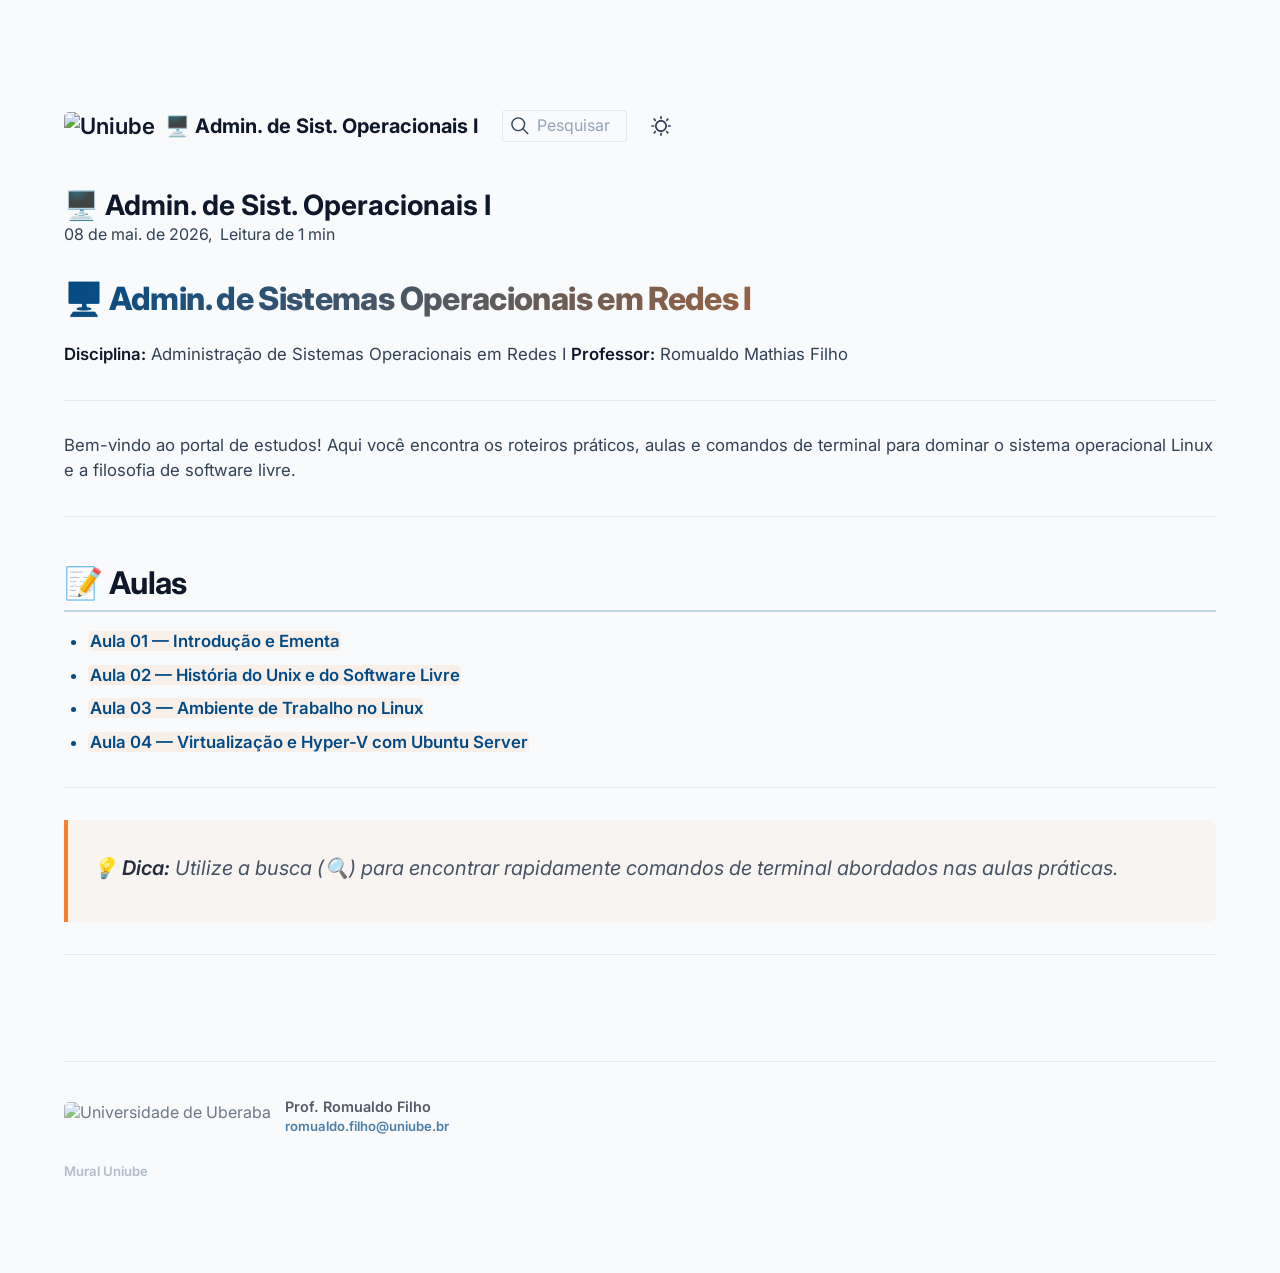
==== public/index.html @ d92a49e5 "feat(design): apply unified Uniube design system, components and standard frontmatter" ====
<!DOCTYPE html>
<html lang="pt" dir="ltr"><head><title>🖥️ Admin. de Sist. Operacionais I | Prof. Romualdo</title><meta charset="utf-8"/><link rel="preconnect" href="https://fonts.googleapis.com"/><link rel="preconnect" href="https://fonts.gstatic.com"/><link rel="stylesheet" href="https://fonts.googleapis.com/css2?family=Inter:wght@400;700&amp;family=Inter:ital,wght@0,400;0,600;1,400;1,600&amp;family=JetBrains Mono:wght@400;600&amp;display=swap"/><link rel="preconnect" href="https://cdnjs.cloudflare.com" crossorigin="anonymous"/><meta name="viewport" content="width=device-width, initial-scale=1.0"/><meta name="og:site_name" content="🖥️ Admin. de Sist. Operacionais I"/><meta property="og:title" content="🖥️ Admin. de Sist. Operacionais I | Prof. Romualdo"/><meta property="og:type" content="website"/><meta name="twitter:card" content="summary_large_image"/><meta name="twitter:title" content="🖥️ Admin. de Sist. Operacionais I | Prof. Romualdo"/><meta name="twitter:description" content="🖥️ Admin."/><meta property="og:description" content="🖥️ Admin."/><meta property="og:image:alt" content="🖥️ Admin."/><meta property="twitter:domain" content="rofilho.github.io/admin-so1"/><meta property="og:url" content="https://rofilho.github.io/admin-so1/index"/><meta property="twitter:url" content="https://rofilho.github.io/admin-so1/index"/><link rel="icon" href="./static/icon.png"/><meta name="description" content="🖥️ Admin."/><meta name="generator" content="Quartz"/><link href="./index.css" rel="stylesheet" type="text/css" data-persist="true"/><style>.expand-button {
  position: absolute;
  display: flex;
  float: right;
  padding: 0.4rem;
  margin: 0.3rem;
  right: 0;
  color: var(--gray);
  border-color: var(--dark);
  background-color: var(--light);
  border: 1px solid;
  border-radius: 5px;
  opacity: 0;
  transition: 0.2s;
}
.expand-button > svg {
  fill: var(--light);
  filter: contrast(0.3);
}
.expand-button:hover {
  cursor: pointer;
  border-color: var(--secondary);
}
.expand-button:focus {
  outline: 0;
}

pre:hover > .expand-button {
  opacity: 1;
  transition: 0.2s;
}

#mermaid-container {
  position: fixed;
  contain: layout;
  z-index: 999;
  left: 0;
  top: 0;
  width: 100vw;
  height: 100vh;
  overflow: hidden;
  display: none;
  backdrop-filter: blur(4px);
  background: rgba(0, 0, 0, 0.5);
}
#mermaid-container.active {
  display: inline-block;
}
#mermaid-container > #mermaid-space {
  border: 1px solid var(--lightgray);
  background-color: var(--light);
  border-radius: 5px;
  position: fixed;
  top: 50%;
  left: 50%;
  transform: translate(-50%, -50%);
  height: 80vh;
  width: 80vw;
  overflow: hidden;
}
#mermaid-container > #mermaid-space > .mermaid-content {
  position: relative;
  transform-origin: 0 0;
  transition: transform 0.1s ease;
  overflow: visible;
  min-height: 200px;
  min-width: 200px;
}
#mermaid-container > #mermaid-space > .mermaid-content pre {
  margin: 0;
  border: none;
}
#mermaid-container > #mermaid-space > .mermaid-content svg {
  max-width: none;
  height: auto;
}
#mermaid-container > #mermaid-space > .mermaid-controls {
  position: absolute;
  bottom: 20px;
  right: 20px;
  display: flex;
  gap: 8px;
  padding: 8px;
  background: var(--light);
  border: 1px solid var(--lightgray);
  border-radius: 6px;
  box-shadow: 0 2px 4px rgba(0, 0, 0, 0.1);
  z-index: 2;
}
#mermaid-container > #mermaid-space > .mermaid-controls .mermaid-control-button {
  display: flex;
  align-items: center;
  justify-content: center;
  width: 32px;
  height: 32px;
  padding: 0;
  border: 1px solid var(--lightgray);
  background: var(--light);
  color: var(--dark);
  border-radius: 4px;
  cursor: pointer;
  font-size: 16px;
  font-family: var(--bodyFont);
  transition: all 0.2s ease;
}
#mermaid-container > #mermaid-space > .mermaid-controls .mermaid-control-button:hover {
  background: var(--lightgray);
}
#mermaid-container > #mermaid-space > .mermaid-controls .mermaid-control-button:active {
  transform: translateY(1px);
}
#mermaid-container > #mermaid-space > .mermaid-controls .mermaid-control-button:nth-child(2) {
  width: auto;
  padding: 0 12px;
  font-size: 14px;
}
/*# sourceMappingURL=[data-uri] */</style><link href="https://cdn.jsdelivr.net/npm/katex@0.16.11/dist/katex.min.css" rel="stylesheet" type="text/css" data-persist="true"/><script src="./prescript.js" type="application/javascript" data-persist="true"></script><script type="application/javascript" data-persist="true">const fetchData = fetch("./static/contentIndex.json").then(data => data.json())</script><link rel="alternate" type="application/rss+xml" title="RSS Feed" href="https://rofilho.github.io/admin-so1/index.xml"/><meta property="og:image:width" content="1200"/><meta property="og:image:height" content="630"/><meta property="og:image" content="https://rofilho.github.io/admin-so1/index-og-image.webp"/><meta property="og:image:url" content="https://rofilho.github.io/admin-so1/index-og-image.webp"/><meta name="twitter:image" content="https://rofilho.github.io/admin-so1/index-og-image.webp"/><meta property="og:image:type" content="image/.webp"/></head><body data-slug="index"><div id="quartz-root" class="page"><div id="quartz-body"><div class="left sidebar"></div><div class="center"><div class="page-header"><header><h2 class="page-title"><a href="." class="page-title__link"><img src="https://uniube.br/img/landing/logo_azul.svg" alt="Uniube" class="page-title__logo page-title__logo--light"/><img src="https://uniube.br/img/landing/logo_branca.svg" alt="Uniube" class="page-title__logo page-title__logo--dark"/><span class="page-title__text">🖥️ Admin. de Sist. Operacionais I</span></a></h2><div class="search"><button class="search-button"><svg role="img" xmlns="http://www.w3.org/2000/svg" viewBox="0 0 19.9 19.7"><title>Search</title><g class="search-path" fill="none"><path stroke-linecap="square" d="M18.5 18.3l-5.4-5.4"></path><circle cx="8" cy="8" r="7"></circle></g></svg><p>Pesquisar</p></button><div class="search-container"><div class="search-space"><input autocomplete="off" class="search-bar" name="search" type="text" aria-label="Pesquisar por algo" placeholder="Pesquisar por algo"/><div class="search-layout" data-preview="true"></div></div></div></div><button class="darkmode"><svg xmlns="http://www.w3.org/2000/svg" xmlns:xlink="http://www.w3.org/1999/xlink" version="1.1" class="dayIcon" x="0px" y="0px" viewBox="0 0 35 35" style="enable-background:new 0 0 35 35" xml:space="preserve" aria-label="Tema escuro"><title>Tema escuro</title><path d="M6,17.5C6,16.672,5.328,16,4.5,16h-3C0.672,16,0,16.672,0,17.5    S0.672,19,1.5,19h3C5.328,19,6,18.328,6,17.5z M7.5,26c-0.414,0-0.789,0.168-1.061,0.439l-2,2C4.168,28.711,4,29.086,4,29.5    C4,30.328,4.671,31,5.5,31c0.414,0,0.789-0.168,1.06-0.44l2-2C8.832,28.289,9,27.914,9,27.5C9,26.672,8.329,26,7.5,26z M17.5,6    C18.329,6,19,5.328,19,4.5v-3C19,0.672,18.329,0,17.5,0S16,0.672,16,1.5v3C16,5.328,16.671,6,17.5,6z M27.5,9    c0.414,0,0.789-0.168,1.06-0.439l2-2C30.832,6.289,31,5.914,31,5.5C31,4.672,30.329,4,29.5,4c-0.414,0-0.789,0.168-1.061,0.44    l-2,2C26.168,6.711,26,7.086,26,7.5C26,8.328,26.671,9,27.5,9z M6.439,8.561C6.711,8.832,7.086,9,7.5,9C8.328,9,9,8.328,9,7.5    c0-0.414-0.168-0.789-0.439-1.061l-2-2C6.289,4.168,5.914,4,5.5,4C4.672,4,4,4.672,4,5.5c0,0.414,0.168,0.789,0.439,1.06    L6.439,8.561z M33.5,16h-3c-0.828,0-1.5,0.672-1.5,1.5s0.672,1.5,1.5,1.5h3c0.828,0,1.5-0.672,1.5-1.5S34.328,16,33.5,16z     M28.561,26.439C28.289,26.168,27.914,26,27.5,26c-0.828,0-1.5,0.672-1.5,1.5c0,0.414,0.168,0.789,0.439,1.06l2,2    C28.711,30.832,29.086,31,29.5,31c0.828,0,1.5-0.672,1.5-1.5c0-0.414-0.168-0.789-0.439-1.061L28.561,26.439z M17.5,29    c-0.829,0-1.5,0.672-1.5,1.5v3c0,0.828,0.671,1.5,1.5,1.5s1.5-0.672,1.5-1.5v-3C19,29.672,18.329,29,17.5,29z M17.5,7    C11.71,7,7,11.71,7,17.5S11.71,28,17.5,28S28,23.29,28,17.5S23.29,7,17.5,7z M17.5,25c-4.136,0-7.5-3.364-7.5-7.5    c0-4.136,3.364-7.5,7.5-7.5c4.136,0,7.5,3.364,7.5,7.5C25,21.636,21.636,25,17.5,25z"></path></svg><svg xmlns="http://www.w3.org/2000/svg" xmlns:xlink="http://www.w3.org/1999/xlink" version="1.1" class="nightIcon" x="0px" y="0px" viewBox="0 0 100 100" style="enable-background:new 0 0 100 100" xml:space="preserve" aria-label="Tema claro"><title>Tema claro</title><path d="M96.76,66.458c-0.853-0.852-2.15-1.064-3.23-0.534c-6.063,2.991-12.858,4.571-19.655,4.571  C62.022,70.495,50.88,65.88,42.5,57.5C29.043,44.043,25.658,23.536,34.076,6.47c0.532-1.08,0.318-2.379-0.534-3.23  c-0.851-0.852-2.15-1.064-3.23-0.534c-4.918,2.427-9.375,5.619-13.246,9.491c-9.447,9.447-14.65,22.008-14.65,35.369  c0,13.36,5.203,25.921,14.65,35.368s22.008,14.65,35.368,14.65c13.361,0,25.921-5.203,35.369-14.65  c3.872-3.871,7.064-8.328,9.491-13.246C97.826,68.608,97.611,67.309,96.76,66.458z"></path></svg></button></header><div class="popover-hint"><h1 class="article-title">🖥️ Admin. de Sist. Operacionais I</h1><p show-comma="true" class="content-meta"><time datetime="2026-05-08T21:38:44.000Z">08 de mai. de 2026</time><span>Leitura de 1 min</span></p></div></div><article class="popover-hint"><h1 id="️-admin-de-sistemas-operacionais-em-redes-i">🖥️ Admin. de Sistemas Operacionais em Redes I<a role="anchor" aria-hidden="true" tabindex="-1" data-no-popover="true" href="#️-admin-de-sistemas-operacionais-em-redes-i" class="internal"><svg width="18" height="18" viewBox="0 0 24 24" fill="none" stroke="currentColor" stroke-width="2" stroke-linecap="round" stroke-linejoin="round"><path d="M10 13a5 5 0 0 0 7.54.54l3-3a5 5 0 0 0-7.07-7.07l-1.72 1.71"></path><path d="M14 11a5 5 0 0 0-7.54-.54l-3 3a5 5 0 0 0 7.07 7.07l1.71-1.71"></path></svg></a></h1>
<p><strong>Disciplina:</strong> Administração de Sistemas Operacionais em Redes I
<strong>Professor:</strong> Romualdo Mathias Filho</p>
<hr/>
<p>Bem-vindo ao portal de estudos! Aqui você encontra os roteiros práticos, aulas e comandos de terminal para dominar o sistema operacional Linux e a filosofia de software livre.</p>
<hr/>
<h2 id="-aulas">📝 Aulas<a role="anchor" aria-hidden="true" tabindex="-1" data-no-popover="true" href="#-aulas" class="internal"><svg width="18" height="18" viewBox="0 0 24 24" fill="none" stroke="currentColor" stroke-width="2" stroke-linecap="round" stroke-linejoin="round"><path d="M10 13a5 5 0 0 0 7.54.54l3-3a5 5 0 0 0-7.07-7.07l-1.72 1.71"></path><path d="M14 11a5 5 0 0 0-7.54-.54l-3 3a5 5 0 0 0 7.07 7.07l1.71-1.71"></path></svg></a></h2>
<ul>
<li><a href="./Aula-01---Introducao-e-Ementa" class="internal alias" data-slug="Aula-01---Introducao-e-Ementa">Aula 01 — Introdução e Ementa</a></li>
<li><a href="./Aula-02---Historia-do-Unix-e-Software-Livre" class="internal alias" data-slug="Aula-02---Historia-do-Unix-e-Software-Livre">Aula 02 — História do Unix e do Software Livre</a></li>
<li><a href="./Aula-03---Ambiente-de-Trabalho-no-Linux" class="internal alias" data-slug="Aula-03---Ambiente-de-Trabalho-no-Linux">Aula 03 — Ambiente de Trabalho no Linux</a></li>
<li><a href="./Aula-04---Virtualizacao-e-Hyper-V-com-Ubuntu-Server" class="internal alias" data-slug="Aula-04---Virtualizacao-e-Hyper-V-com-Ubuntu-Server">Aula 04 — Virtualização e Hyper-V com Ubuntu Server</a></li>
</ul>
<hr/>
<blockquote>
<p>💡 <strong>Dica:</strong> Utilize a busca (🔍) para encontrar rapidamente comandos de terminal abordados nas aulas práticas.</p>
</blockquote></article><hr/><div class="page-footer"></div></div><div class="right sidebar"></div><footer class="footer "><div class="footer__brand"><img src="https://uniube.br/img/landing/logo_azul.svg" alt="Universidade de Uberaba" class="footer__logo footer__logo--light"/><img src="https://uniube.br/img/landing/logo_branca.svg" alt="Universidade de Uberaba" class="footer__logo footer__logo--dark"/><div class="footer__info"><span class="footer__name">Prof. Romualdo Filho</span><a class="footer__email" href="mailto:romualdo.filho@uniube.br">romualdo.filho@uniube.br</a></div></div><ul class="footer__links"><li><a href="https://uniube.br" target="_blank" rel="noopener noreferrer">Mural Uniube</a></li></ul></footer></div></div></body><script type="application/javascript" data-persist="true">function n(){let t=this.parentElement;t.classList.toggle("is-collapsed");let e=t.getElementsByClassName("callout-content")[0];if(!e)return;let l=t.classList.contains("is-collapsed");e.style.gridTemplateRows=l?"0fr":"1fr"}function c(){let t=document.getElementsByClassName("callout is-collapsible");for(let e of t){let l=e.getElementsByClassName("callout-title")[0],s=e.getElementsByClassName("callout-content")[0];if(!l||!s)continue;l.addEventListener("click",n),window.addCleanup(()=>l.removeEventListener("click",n));let o=e.classList.contains("is-collapsed");s.style.gridTemplateRows=o?"0fr":"1fr"}}document.addEventListener("nav",c);
</script><script type="module" data-persist="true">function E(a,e){if(!a)return;function t(o){o.target===this&&(o.preventDefault(),o.stopPropagation(),e())}function n(o){o.key.startsWith("Esc")&&(o.preventDefault(),e())}a?.addEventListener("click",t),window.addCleanup(()=>a?.removeEventListener("click",t)),document.addEventListener("keydown",n),window.addCleanup(()=>document.removeEventListener("keydown",n))}function f(a){for(;a.firstChild;)a.removeChild(a.firstChild)}var m=class{constructor(e,t){this.container=e;this.content=t;this.setupEventListeners(),this.setupNavigationControls(),this.resetTransform()}isDragging=!1;startPan={x:0,y:0};currentPan={x:0,y:0};scale=1;MIN_SCALE=.5;MAX_SCALE=3;cleanups=[];setupEventListeners(){let e=this.onMouseDown.bind(this),t=this.onMouseMove.bind(this),n=this.onMouseUp.bind(this),o=this.onTouchStart.bind(this),r=this.onTouchMove.bind(this),i=this.onTouchEnd.bind(this),s=this.resetTransform.bind(this);this.container.addEventListener("mousedown",e),document.addEventListener("mousemove",t),document.addEventListener("mouseup",n),this.container.addEventListener("touchstart",o,{passive:!1}),document.addEventListener("touchmove",r,{passive:!1}),document.addEventListener("touchend",i),window.addEventListener("resize",s),this.cleanups.push(()=>this.container.removeEventListener("mousedown",e),()=>document.removeEventListener("mousemove",t),()=>document.removeEventListener("mouseup",n),()=>this.container.removeEventListener("touchstart",o),()=>document.removeEventListener("touchmove",r),()=>document.removeEventListener("touchend",i),()=>window.removeEventListener("resize",s))}cleanup(){for(let e of this.cleanups)e()}setupNavigationControls(){let e=document.createElement("div");e.className="mermaid-controls";let t=this.createButton("+",()=>this.zoom(.1)),n=this.createButton("-",()=>this.zoom(-.1)),o=this.createButton("Reset",()=>this.resetTransform());e.appendChild(n),e.appendChild(o),e.appendChild(t),this.container.appendChild(e)}createButton(e,t){let n=document.createElement("button");return n.textContent=e,n.className="mermaid-control-button",n.addEventListener("click",t),window.addCleanup(()=>n.removeEventListener("click",t)),n}onMouseDown(e){e.button===0&&(this.isDragging=!0,this.startPan={x:e.clientX-this.currentPan.x,y:e.clientY-this.currentPan.y},this.container.style.cursor="grabbing")}onMouseMove(e){this.isDragging&&(e.preventDefault(),this.currentPan={x:e.clientX-this.startPan.x,y:e.clientY-this.startPan.y},this.updateTransform())}onMouseUp(){this.isDragging=!1,this.container.style.cursor="grab"}onTouchStart(e){if(e.touches.length!==1)return;this.isDragging=!0;let t=e.touches[0];this.startPan={x:t.clientX-this.currentPan.x,y:t.clientY-this.currentPan.y}}onTouchMove(e){if(!this.isDragging||e.touches.length!==1)return;e.preventDefault();let t=e.touches[0];this.currentPan={x:t.clientX-this.startPan.x,y:t.clientY-this.startPan.y},this.updateTransform()}onTouchEnd(){this.isDragging=!1}zoom(e){let t=Math.min(Math.max(this.scale+e,this.MIN_SCALE),this.MAX_SCALE),n=this.content.getBoundingClientRect(),o=n.width/2,r=n.height/2,i=t-this.scale;this.currentPan.x-=o*i,this.currentPan.y-=r*i,this.scale=t,this.updateTransform()}updateTransform(){this.content.style.transform=`translate(${this.currentPan.x}px, ${this.currentPan.y}px) scale(${this.scale})`}resetTransform(){let t=this.content.querySelector("svg").getBoundingClientRect(),n=t.width/this.scale,o=t.height/this.scale;this.scale=1,this.currentPan={x:(this.container.clientWidth-n)/2,y:(this.container.clientHeight-o)/2},this.updateTransform()}},T=["--secondary","--tertiary","--gray","--light","--lightgray","--highlight","--dark","--darkgray","--codeFont"],y;document.addEventListener("nav",async()=>{let e=document.querySelector(".center").querySelectorAll("code.mermaid");if(e.length===0)return;y||=await import("https://cdnjs.cloudflare.com/ajax/libs/mermaid/11.4.0/mermaid.esm.min.mjs");let t=y.default,n=new WeakMap;for(let r of e)n.set(r,r.innerText);async function o(){for(let s of e){s.removeAttribute("data-processed");let c=n.get(s);c&&(s.innerHTML=c)}let r=T.reduce((s,c)=>(s[c]=window.getComputedStyle(document.documentElement).getPropertyValue(c),s),{}),i=document.documentElement.getAttribute("saved-theme")==="dark";t.initialize({startOnLoad:!1,securityLevel:"loose",theme:i?"dark":"base",themeVariables:{fontFamily:r["--codeFont"],primaryColor:r["--light"],primaryTextColor:r["--darkgray"],primaryBorderColor:r["--tertiary"],lineColor:r["--darkgray"],secondaryColor:r["--secondary"],tertiaryColor:r["--tertiary"],clusterBkg:r["--light"],edgeLabelBackground:r["--highlight"]}}),await t.run({nodes:e})}await o(),document.addEventListener("themechange",o),window.addCleanup(()=>document.removeEventListener("themechange",o));for(let r=0;r<e.length;r++){let v=function(){let g=l.querySelector("#mermaid-space"),h=l.querySelector(".mermaid-content");if(!h)return;f(h);let w=i.querySelector("svg").cloneNode(!0);h.appendChild(w),l.classList.add("active"),g.style.cursor="grab",u=new m(g,h)},M=function(){l.classList.remove("active"),u?.cleanup(),u=null},i=e[r],s=i.parentElement,c=s.querySelector(".clipboard-button"),d=s.querySelector(".expand-button"),p=window.getComputedStyle(c),L=c.offsetWidth+parseFloat(p.marginLeft||"0")+parseFloat(p.marginRight||"0");d.style.right=`calc(${L}px + 0.3rem)`,s.prepend(d);let l=s.querySelector("#mermaid-container");if(!l)return;let u=null;d.addEventListener("click",v),E(l,M),window.addCleanup(()=>{u?.cleanup(),d.removeEventListener("click",v)})}});
</script><script src="https://cdn.jsdelivr.net/npm/katex@0.16.11/dist/contrib/copy-tex.min.js" type="application/javascript" data-persist="true"></script><script src="./postscript.js" type="module" data-persist="true"></script></html>
---- public/index.css ----
header{flex-direction:row;align-items:center;gap:1.5rem;margin:2rem 0;display:flex}header h1{flex:auto;margin:0}.clipboard-button{float:right;color:var(--gray);border-color:var(--dark);background-color:var(--light);opacity:0;border:1px solid;border-radius:5px;margin:.3rem;padding:.4rem;transition:all .2s;display:flex;position:absolute;right:0}.clipboard-button>svg{fill:var(--light);filter:contrast(.3)}.clipboard-button:hover{cursor:pointer;border-color:var(--secondary)}.clipboard-button:focus{outline:0}pre:hover>.clipboard-button{opacity:1;transition:all .2s}.page-title{font-family:var(--titleFont);margin:0}.page-title__link{color:inherit;align-items:center;gap:10px;display:flex;text-decoration:none!important}.page-title__logo{flex-shrink:0;width:auto;height:28px;display:none}:root:not([saved-theme=dark]) .page-title__logo--light,:root[saved-theme=dark] .page-title__logo--dark{display:block}.page-title__text{font-size:1.25rem;font-weight:700;line-height:1}.search{min-width:fit-content;max-width:14rem}@media (max-width:800px){.search{flex-grow:.3}}.search>.search-button{border:1px var(--lightgray) solid;font-family:inherit;font-size:inherit;height:2rem;text-align:inherit;cursor:pointer;white-space:nowrap;background-color:#0000;border-radius:4px;align-items:center;width:100%;padding:0 1rem 0 0;display:flex}.search>.search-button>p{color:var(--gray);text-wrap:unset;display:inline}.search>.search-button svg{cursor:pointer;width:18px;min-width:18px;margin:0 .5rem}.search>.search-button svg .search-path{stroke:var(--darkgray);stroke-width:1.5px;transition:stroke .5s}.search>.search-container{contain:layout;z-index:999;-webkit-backdrop-filter:blur(4px);backdrop-filter:blur(4px);width:100vw;height:100vh;display:none;position:fixed;top:0;left:0;overflow-y:auto}.search>.search-container.active{display:inline-block}.search>.search-container>.search-space{width:65%;margin-top:12vh;margin-left:auto;margin-right:auto}@media not (min-width:1200px){.search>.search-container>.search-space{width:90%}}.search>.search-container>.search-space>*{background:var(--light);border-radius:7px;width:100%;margin-bottom:2em;box-shadow:0 14px 50px #1b21301f,0 10px 30px #1b213029}.search>.search-container>.search-space>input{box-sizing:border-box;font-family:var(--bodyFont);color:var(--dark);border:1px solid var(--lightgray);padding:.5em 1em;font-size:1.1em}.search>.search-container>.search-space>input:focus{outline:none}.search>.search-container>.search-space>.search-layout{border:1px solid var(--lightgray);box-sizing:border-box;flex-direction:row;flex:0 0 100%;display:none}.search>.search-container>.search-space>.search-layout.display-results{display:flex}.search>.search-container>.search-space>.search-layout[data-preview]>.results-container{flex:0 0 min(30%,450px)}@media not (max-width:800px){.search>.search-container>.search-space>.search-layout[data-preview] .result-card>p.preview{display:none}.search>.search-container>.search-space>.search-layout[data-preview]>div:first-child{border-right:1px solid var(--lightgray);border-top-right-radius:unset;border-bottom-right-radius:unset}.search>.search-container>.search-space>.search-layout[data-preview]>div:last-child{border-top-left-radius:unset;border-bottom-left-radius:unset}}.search>.search-container>.search-space>.search-layout>div{border-radius:5px;height:63vh}@media (max-width:800px){.search>.search-container>.search-space>.search-layout{flex-direction:column}.search>.search-container>.search-space>.search-layout>.preview-container{display:none!important}.search>.search-container>.search-space>.search-layout[data-preview]>.results-container{flex:0 0 100%;width:100%;height:auto}}.search>.search-container>.search-space>.search-layout .highlight{background:color-mix(in srgb, var(--tertiary) 60%, #fff0);border-radius:5px;scroll-margin-top:2rem}.search>.search-container>.search-space>.search-layout>.preview-container{color:var(--dark);flex-grow:1;padding:0 2rem;font-family:inherit;font-weight:400;line-height:1.5em;display:block;overflow:hidden auto}.search>.search-container>.search-space>.search-layout>.preview-container .preview-inner{width:min(800px,100%);margin:0 auto}.search>.search-container>.search-space>.search-layout>.preview-container a[role=anchor]{background-color:#0000}.search>.search-container>.search-space>.search-layout>.results-container{overflow-y:auto}.search>.search-container>.search-space>.search-layout>.results-container .result-card{cursor:pointer;border-bottom:1px solid var(--lightgray);box-sizing:border-box;text-transform:none;text-align:left;width:100%;font-family:inherit;font-size:100%;line-height:1.15;font-weight:inherit;outline:none;margin:0;padding:1em;transition:background .2s;display:block;overflow:hidden}.search>.search-container>.search-space>.search-layout>.results-container .result-card:hover,.search>.search-container>.search-space>.search-layout>.results-container .result-card:focus,.search>.search-container>.search-space>.search-layout>.results-container .result-card.focus{background:var(--lightgray)}.search>.search-container>.search-space>.search-layout>.results-container .result-card>h3{margin:0}@media not (max-width:800px){.search>.search-container>.search-space>.search-layout>.results-container .result-card>p.card-description{display:none}}.search>.search-container>.search-space>.search-layout>.results-container .result-card>ul.tags{margin-top:.45rem;margin-bottom:0}.search>.search-container>.search-space>.search-layout>.results-container .result-card>ul>li>p{background-color:var(--highlight);color:var(--secondary);border-radius:8px;margin:0 .1rem;padding:.2rem .4rem;font-weight:700;line-height:1.4rem}.search>.search-container>.search-space>.search-layout>.results-container .result-card>ul>li>p.match-tag{color:var(--tertiary)}.search>.search-container>.search-space>.search-layout>.results-container .result-card>p{margin-bottom:0}.darkmode{cursor:pointer;width:20px;height:32px;text-align:inherit;background:0 0;border:none;flex-shrink:0;margin:0;padding:0;position:relative}.darkmode svg{width:20px;height:20px;fill:var(--darkgray);transition:opacity .1s;position:absolute;top:calc(50% - 10px)}:root[saved-theme=dark]{--lightningcss-light: ;--lightningcss-dark:initial;color-scheme:dark}:root[saved-theme=light]{--lightningcss-light:initial;--lightningcss-dark: ;color-scheme:light}:root[saved-theme=dark] .darkmode>.dayIcon{display:none}:root[saved-theme=dark] .darkmode>.nightIcon,:root .darkmode>.dayIcon{display:inline}:root .darkmode>.nightIcon{display:none}.breadcrumb-container{flex-flow:wrap;gap:.5rem;margin:.75rem 0 0;padding:0;display:flex}.breadcrumb-element p{margin:0 0 0 .5rem;padding:0;line-height:normal}.breadcrumb-element{flex-direction:row;justify-content:center;align-items:center;display:flex}.lesson-nav{gap:1rem;width:100%;margin:0 0 2.5rem;display:flex}.lesson-nav__slot{flex:1;display:flex}.lesson-nav__slot--right{justify-content:flex-end}.nav-pill{border:1px solid color-mix(in srgb, var(--gray) 35%, transparent);background:color-mix(in srgb, var(--lightgray) 50%, transparent);width:100%;max-width:380px;color:inherit;border-radius:12px;align-items:center;gap:0;transition:transform .2s,box-shadow .2s,border-color .2s;display:flex;overflow:hidden;text-decoration:none!important}.nav-pill:hover{border-color:var(--secondary);transform:translateY(-3px);box-shadow:0 8px 24px #0000001a;text-decoration:none!important}.nav-pill--next{flex-direction:row-reverse}.nav-pill__icon{background:linear-gradient(135deg,#1e3a5f 0%,#0f2744 100%);flex-shrink:0;justify-content:center;align-items:center;width:60px;min-height:68px;font-size:22px;display:flex;position:relative}.nav-pill__icon:after{content:"";background:linear-gradient(135deg,#3b82f640 0%,#0000 100%);position:absolute;inset:0}.nav-pill__body{flex-direction:column;flex:1;justify-content:center;min-width:0;padding:10px 14px;display:flex}.nav-pill--next .nav-pill__body{text-align:right}.nav-pill__label{text-transform:uppercase;letter-spacing:.06em;color:var(--tertiary);white-space:nowrap;margin-bottom:3px;font-size:.68rem;font-weight:700;display:block}.nav-pill__num{color:var(--gray);margin-bottom:2px;font-size:.7rem;display:block}.nav-pill__title{color:var(--dark);-webkit-line-clamp:2;-webkit-box-orient:vertical;font-size:.88rem;font-weight:600;line-height:1.3;display:-webkit-box;overflow:hidden}:root[saved-theme=dark] .nav-pill{background:color-mix(in srgb, var(--darkgray) 60%, transparent);border-color:#ffffff14}:root[saved-theme=dark] .nav-pill:hover{background:var(--darkgray)}:root[saved-theme=dark] .nav-pill__title{color:var(--light)}@media (max-width:640px){.lesson-nav{flex-direction:column;gap:.6rem}.lesson-nav__slot,.lesson-nav__slot--right{justify-content:stretch}.nav-pill,.nav-pill--next{text-align:left;flex-direction:row;max-width:100%}.nav-pill--next .nav-pill__body{text-align:left}}.article-title{margin:2rem 0 0}.content-meta{color:var(--darkgray);margin-top:0}.content-meta[show-comma=true]>:not(:last-child){margin-right:8px}.content-meta[show-comma=true]>:not(:last-child):after{content:","}.tags{flex-wrap:wrap;gap:.4rem;margin:1rem 0;padding-left:0;list-style:none;display:flex}.section-li>.section>.tags{justify-content:flex-end}.tags>li{white-space:nowrap;overflow-wrap:normal;margin:0;display:inline-block}a.internal.tag-link{background-color:var(--highlight);border-radius:8px;margin:0 .1rem;padding:.2rem .4rem}footer{text-align:left;opacity:.7;margin-bottom:4rem}footer ul{flex-direction:row;gap:1rem;margin:-1rem 0 0;padding:0;list-style:none;display:flex}.footer__logo--light,.footer__logo--dark{flex-shrink:0;width:auto;height:28px;display:none}:root:not([saved-theme=dark]) .footer__logo--light,:root[saved-theme=dark] .footer__logo--dark{display:block}.footer{border-top:1px solid color-mix(in srgb, var(--gray) 25%, transparent);margin-top:4rem;padding:1.5rem 0}.footer__brand{align-items:center;gap:14px;margin-bottom:.75rem;display:flex}.footer__info{flex-direction:column;line-height:1.4;display:flex}.footer__name{color:var(--dark);font-size:.9rem;font-weight:600}:root[saved-theme=dark] .footer__name{color:var(--light)}.footer__email{color:var(--secondary);font-size:.82rem;text-decoration:none}.footer__email:hover{text-decoration:underline}.footer__links{gap:1.25rem;margin:0;padding:0;list-style:none;display:flex}.footer__links a{color:var(--gray);font-size:.82rem;text-decoration:none;transition:color .2s}.footer__links a:hover{color:var(--secondary)}ul.section-ul{margin-top:2em;padding-left:0;list-style:none}li.section-li{margin-bottom:1em}li.section-li>.section{grid-template-columns:fit-content(8em) 3fr 1fr;display:grid}@media (max-width:800px){li.section-li>.section>.tags{display:none}}li.section-li>.section>.desc>h3>a{background-color:#0000}li.section-li>.section .meta{opacity:.6;margin:0 1em 0 0}.popover .section{grid-template-columns:fit-content(8em) 1fr!important}.popover .section>.tags{display:none}.section h3,.section>.tags{margin:0}@keyframes dropin{0%{opacity:0;visibility:hidden}1%{opacity:0}to{opacity:1;visibility:visible}}.popover{z-index:999;will-change:transform;padding:1rem;position:fixed;top:0;left:0;overflow:visible}.popover>.popover-inner{width:30rem;max-height:20rem;font-weight:initial;font-style:initial;line-height:normal;font-size:initial;font-family:var(--bodyFont);border:1px solid var(--lightgray);background-color:var(--light);overscroll-behavior:contain;white-space:normal;-webkit-user-select:none;user-select:none;cursor:default;border-radius:5px;padding:0 1rem 1rem;position:relative;overflow:auto;box-shadow:6px 6px 36px #00000040}.popover>.popover-inner[data-content-type][data-content-type*=pdf],.popover>.popover-inner[data-content-type][data-content-type*=image]{max-height:100%;padding:0}.popover>.popover-inner[data-content-type][data-content-type*=image] img{border-radius:0;margin:0;display:block}.popover>.popover-inner[data-content-type][data-content-type*=pdf] iframe{width:100%}.popover h1{font-size:1.5rem}.popover{visibility:hidden;opacity:0;transition:opacity .3s,visibility .3s}@media (max-width:800px){.popover{display:none!important}}.active-popover,.popover:hover{animation:.3s .2s forwards dropin}code[data-theme*=\ ]{color:var(--shiki-light);background-color:var(--shiki-light-bg)}code[data-theme*=\ ] span{color:var(--shiki-light)}[saved-theme=dark] code[data-theme*=\ ]{color:var(--shiki-dark);background-color:var(--shiki-dark-bg)}[saved-theme=dark] code[data-theme*=\ ] span{color:var(--shiki-dark)}.callout{border:1px solid var(--border);background-color:var(--bg);box-sizing:border-box;border-radius:5px;padding:0 1rem;overflow-y:hidden}.callout>.callout-content{transition:grid-template-rows .1s cubic-bezier(.02,.01,.47,1);display:grid;overflow:hidden}.callout>.callout-content>:first-child{margin-top:0}.callout{--callout-icon-note:url("data:image/svg+xml; utf8, <svg xmlns=\"http://www.w3.org/2000/svg\" width=\"100%\" height=\"100%\" viewBox=\"0 0 24 24\" fill=\"none\" stroke=\"currentColor\" stroke-width=\"2\" stroke-linecap=\"round\" stroke-linejoin=\"round\"><line x1=\"18\" y1=\"2\" x2=\"22\" y2=\"6\"></line><path d=\"M7.5 20.5 19 9l-4-4L3.5 16.5 2 22z\"></path></svg>");--callout-icon-abstract:url("data:image/svg+xml; utf8, <svg xmlns=\"http://www.w3.org/2000/svg\" width=\"100%\" height=\"100%\" viewBox=\"0 0 24 24\" fill=\"none\" stroke=\"currentColor\" stroke-width=\"2\" stroke-linecap=\"round\" stroke-linejoin=\"round\"><rect x=\"8\" y=\"2\" width=\"8\" height=\"4\" rx=\"1\" ry=\"1\"></rect><path d=\"M16 4h2a2 2 0 0 1 2 2v14a2 2 0 0 1-2 2H6a2 2 0 0 1-2-2V6a2 2 0 0 1 2-2h2\"></path><path d=\"M12 11h4\"></path><path d=\"M12 16h4\"></path><path d=\"M8 11h.01\"></path><path d=\"M8 16h.01\"></path></svg>");--callout-icon-info:url("data:image/svg+xml; utf8, <svg xmlns=\"http://www.w3.org/2000/svg\" width=\"100%\" height=\"100%\" viewBox=\"0 0 24 24\" fill=\"none\" stroke=\"currentColor\" stroke-width=\"2\" stroke-linecap=\"round\" stroke-linejoin=\"round\"><circle cx=\"12\" cy=\"12\" r=\"10\"></circle><line x1=\"12\" y1=\"16\" x2=\"12\" y2=\"12\"></line><line x1=\"12\" y1=\"8\" x2=\"12.01\" y2=\"8\"></line></svg>");--callout-icon-todo:url("data:image/svg+xml; utf8, <svg xmlns=\"http://www.w3.org/2000/svg\" width=\"100%\" height=\"100%\" viewBox=\"0 0 24 24\" fill=\"none\" stroke=\"currentColor\" stroke-width=\"2\" stroke-linecap=\"round\" stroke-linejoin=\"round\"><path d=\"M12 22c5.523 0 10-4.477 10-10S17.523 2 12 2 2 6.477 2 12s4.477 10 10 10z\"></path><path d=\"m9 12 2 2 4-4\"></path></svg>");--callout-icon-tip:url("data:image/svg+xml; utf8,<svg xmlns=\"http://www.w3.org/2000/svg\" width=\"100%\" height=\"100%\" viewBox=\"0 0 24 24\" fill=\"none\" stroke=\"currentColor\" stroke-width=\"2\" stroke-linecap=\"round\" stroke-linejoin=\"round\"><path d=\"M8.5 14.5A2.5 2.5 0 0 0 11 12c0-1.38-.5-2-1-3-1.072-2.143-.224-4.054 2-6 .5 2.5 2 4.9 4 6.5 2 1.6 3 3.5 3 5.5a7 7 0 1 1-14 0c0-1.153.433-2.294 1-3a2.5 2.5 0 0 0 2.5 2.5z\"></path></svg> ");--callout-icon-success:url("data:image/svg+xml; utf8,<svg xmlns=\"http://www.w3.org/2000/svg\" width=\"100%\" height=\"100%\" viewBox=\"0 0 24 24\" fill=\"none\" stroke=\"currentColor\" stroke-width=\"2\" stroke-linecap=\"round\" stroke-linejoin=\"round\"><polyline points=\"20 6 9 17 4 12\"></polyline></svg> ");--callout-icon-question:url("data:image/svg+xml; utf8,<svg xmlns=\"http://www.w3.org/2000/svg\" width=\"100%\" height=\"100%\" viewBox=\"0 0 24 24\" fill=\"none\" stroke=\"currentColor\" stroke-width=\"2\" stroke-linecap=\"round\" stroke-linejoin=\"round\"><circle cx=\"12\" cy=\"12\" r=\"10\"></circle><path d=\"M9.09 9a3 3 0 0 1 5.83 1c0 2-3 3-3 3\"></path><line x1=\"12\" y1=\"17\" x2=\"12.01\" y2=\"17\"></line></svg> ");--callout-icon-warning:url("data:image/svg+xml; utf8, <svg xmlns=\"http://www.w3.org/2000/svg\" width=\"100%\" height=\"100%\" viewBox=\"0 0 24 24\" fill=\"none\" stroke=\"currentColor\" stroke-width=\"2\" stroke-linecap=\"round\" stroke-linejoin=\"round\"><path d=\"m21.73 18-8-14a2 2 0 0 0-3.48 0l-8 14A2 2 0 0 0 4 21h16a2 2 0 0 0 1.73-3Z\"></path><line x1=\"12\" y1=\"9\" x2=\"12\" y2=\"13\"></line><line x1=\"12\" y1=\"17\" x2=\"12.01\" y2=\"17\"></line></svg>");--callout-icon-failure:url("data:image/svg+xml; utf8,<svg xmlns=\"http://www.w3.org/2000/svg\" width=\"100%\" height=\"100%\" viewBox=\"0 0 24 24\" fill=\"none\" stroke=\"currentColor\" stroke-width=\"2\" stroke-linecap=\"round\" stroke-linejoin=\"round\"><line x1=\"18\" y1=\"6\" x2=\"6\" y2=\"18\"></line><line x1=\"6\" y1=\"6\" x2=\"18\" y2=\"18\"></line></svg> ");--callout-icon-danger:url("data:image/svg+xml; utf8,<svg xmlns=\"http://www.w3.org/2000/svg\" width=\"100%\" height=\"100%\" viewBox=\"0 0 24 24\" fill=\"none\" stroke=\"currentColor\" stroke-width=\"2\" stroke-linecap=\"round\" stroke-linejoin=\"round\"><polygon points=\"13 2 3 14 12 14 11 22 21 10 12 10 13 2\"></polygon></svg> ");--callout-icon-bug:url("data:image/svg+xml; utf8, <svg xmlns=\"http://www.w3.org/2000/svg\" width=\"100%\" height=\"100%\" viewBox=\"0 0 24 24\" fill=\"none\" stroke=\"currentColor\" stroke-width=\"2\" stroke-linecap=\"round\" stroke-linejoin=\"round\"><rect width=\"8\" height=\"14\" x=\"8\" y=\"6\" rx=\"4\"></rect><path d=\"m19 7-3 2\"></path><path d=\"m5 7 3 2\"></path><path d=\"m19 19-3-2\"></path><path d=\"m5 19 3-2\"></path><path d=\"M20 13h-4\"></path><path d=\"M4 13h4\"></path><path d=\"m10 4 1 2\"></path><path d=\"m14 4-1 2\"></path></svg>");--callout-icon-example:url("data:image/svg+xml; utf8,<svg xmlns=\"http://www.w3.org/2000/svg\" width=\"100%\" height=\"100%\" viewBox=\"0 0 24 24\" fill=\"none\" stroke=\"currentColor\" stroke-width=\"2\" stroke-linecap=\"round\" stroke-linejoin=\"round\"><line x1=\"8\" y1=\"6\" x2=\"21\" y2=\"6\"></line><line x1=\"8\" y1=\"12\" x2=\"21\" y2=\"12\"></line><line x1=\"8\" y1=\"18\" x2=\"21\" y2=\"18\"></line><line x1=\"3\" y1=\"6\" x2=\"3.01\" y2=\"6\"></line><line x1=\"3\" y1=\"12\" x2=\"3.01\" y2=\"12\"></line><line x1=\"3\" y1=\"18\" x2=\"3.01\" y2=\"18\"></line></svg> ");--callout-icon-quote:url("data:image/svg+xml; utf8, <svg xmlns=\"http://www.w3.org/2000/svg\" width=\"100%\" height=\"100%\" viewBox=\"0 0 24 24\" fill=\"none\" stroke=\"currentColor\" stroke-width=\"2\" stroke-linecap=\"round\" stroke-linejoin=\"round\"><path d=\"M3 21c3 0 7-1 7-8V5c0-1.25-.756-2.017-2-2H4c-1.25 0-2 .75-2 1.972V11c0 1.25.75 2 2 2 1 0 1 0 1 1v1c0 1-1 2-2 2s-1 .008-1 1.031V20c0 1 0 1 1 1z\"></path><path d=\"M15 21c3 0 7-1 7-8V5c0-1.25-.757-2.017-2-2h-4c-1.25 0-2 .75-2 1.972V11c0 1.25.75 2 2 2h.75c0 2.25.25 4-2.75 4v3c0 1 0 1 1 1z\"></path></svg>");--callout-icon-fold:url("data:image/svg+xml,%3Csvg xmlns=\"http://www.w3.org/2000/svg\" width=\"24\" height=\"24\" viewBox=\"0 0 24 24\" fill=\"none\" stroke=\"currentColor\" stroke-width=\"2\" stroke-linecap=\"round\" stroke-linejoin=\"round\"%3E%3Cpolyline points=\"6 9 12 15 18 9\"%3E%3C/polyline%3E%3C/svg%3E")}.callout[data-callout]{--color:#448aff;--border:#448aff44;--bg:#448aff10;--callout-icon:var(--callout-icon-note)}.callout[data-callout=abstract]{--color:#00b0ff;--border:#00b0ff44;--bg:#00b0ff10;--callout-icon:var(--callout-icon-abstract)}.callout[data-callout=info],.callout[data-callout=todo]{--color:#00b8d4;--border:#00b8d444;--bg:#00b8d410;--callout-icon:var(--callout-icon-info)}.callout[data-callout=todo]{--callout-icon:var(--callout-icon-todo)}.callout[data-callout=tip]{--color:#00bfa5;--border:#00bfa544;--bg:#00bfa510;--callout-icon:var(--callout-icon-tip)}.callout[data-callout=success]{--color:#09ad7a;--border:#09ad7144;--bg:#09ad7110;--callout-icon:var(--callout-icon-success)}.callout[data-callout=question]{--color:#dba642;--border:#dba64244;--bg:#dba64210;--callout-icon:var(--callout-icon-question)}.callout[data-callout=warning]{--color:#db8942;--border:#db894244;--bg:#db894210;--callout-icon:var(--callout-icon-warning)}.callout[data-callout=failure],.callout[data-callout=danger],.callout[data-callout=bug]{--color:#db4242;--border:#db424244;--bg:#db424210;--callout-icon:var(--callout-icon-failure)}.callout[data-callout=bug]{--callout-icon:var(--callout-icon-bug)}.callout[data-callout=danger]{--callout-icon:var(--callout-icon-danger)}.callout[data-callout=example]{--color:#7a43b5;--border:#7a43b544;--bg:#7a43b510;--callout-icon:var(--callout-icon-example)}.callout[data-callout=quote]{--color:var(--secondary);--border:var(--lightgray);--callout-icon:var(--callout-icon-quote)}.callout.is-collapsed>.callout-title>.fold-callout-icon{transform:rotate(-90deg)}.callout.is-collapsed .callout-content>*{height:0;margin-top:0;margin-bottom:0;padding-top:0;padding-bottom:0;transition:height .1s cubic-bezier(.02,.01,.47,1),margin .1s cubic-bezier(.02,.01,.47,1),padding .1s cubic-bezier(.02,.01,.47,1);overflow-y:clip}.callout.is-collapsed .callout-content>:first-child{margin-top:-1rem}.callout-title{color:var(--color);--icon-size:18px;align-items:flex-start;gap:5px;padding:1rem 0;display:flex}.callout-title .fold-callout-icon{opacity:.8;cursor:pointer;--callout-icon:var(--callout-icon-fold);transition:transform .15s}.callout-title>.callout-title-inner>p{color:var(--color);margin:0}.callout-title .callout-icon,.callout-title .fold-callout-icon{width:var(--icon-size);height:var(--icon-size);flex:0 0 var(--icon-size);background-size:var(--icon-size) var(--icon-size);background-position:50%;background-color:var(--color);-webkit-mask-image:var(--callout-icon);mask-image:var(--callout-icon);-webkit-mask-size:var(--icon-size) var(--icon-size);mask-size:var(--icon-size) var(--icon-size);padding:.2rem 0;-webkit-mask-position:50%;mask-position:50%;-webkit-mask-repeat:no-repeat;mask-repeat:no-repeat}.callout-title .callout-title-inner{font-weight:600}html{scroll-behavior:smooth;-webkit-text-size-adjust:none;-moz-text-size-adjust:none;text-size-adjust:none;width:100vw;overflow-x:hidden}@media (max-width:800px){html{scroll-padding-top:4rem}}body{box-sizing:border-box;background-color:var(--light);font-family:var(--bodyFont);color:var(--darkgray);margin:0}.text-highlight{background-color:var(--textHighlight);border-radius:5px;padding:0 .1rem}::selection{background:color-mix(in srgb, var(--tertiary) 60%, #fff0);color:var(--darkgray)}p,ul,text,a,tr,td,li,ol,ul,.katex,.math,.typst-doc,g[class~=typst-text]{color:var(--darkgray);fill:var(--darkgray);overflow-wrap:break-word;text-wrap:pretty}path[class~=typst-shape]{stroke:var(--darkgray)}.math.math-display{text-align:center}article>mjx-container.MathJax,article blockquote>div>mjx-container.MathJax{display:flex}article>mjx-container.MathJax>svg,article blockquote>div>mjx-container.MathJax>svg{margin-left:auto;margin-right:auto}article blockquote>div>mjx-container.MathJax>svg{margin-top:1rem;margin-bottom:1rem}strong{font-weight:600}a{color:var(--secondary);font-weight:600;text-decoration:none;transition:color .2s}a:hover{color:var(--tertiary)}a.internal{background-color:var(--highlight);border-radius:5px;padding:0 .1rem;line-height:1.4rem;text-decoration:none}a.internal.broken{color:var(--secondary);opacity:.5;transition:opacity .2s}a.internal.broken:hover{opacity:.8}a.internal:has(>img){background-color:#0000;border-radius:0;padding:0}a.internal.tag-link:before{content:"#"}a.external .external-icon{height:1ex;margin:0 .15em}a.external .external-icon>path{fill:var(--dark)}.flex-component{display:flex}.desktop-only{display:initial}.desktop-only.flex-component{display:flex}@media (max-width:800px){.desktop-only.flex-component,.desktop-only{display:none}}.mobile-only,.mobile-only.flex-component{display:none}@media (max-width:800px){.mobile-only.flex-component{display:flex}.mobile-only{display:initial}}.page{max-width:1500px;margin:0 auto}.page article>h1{font-size:2rem}.page article li:has(>input[type=checkbox]){padding-left:0;list-style-type:none}.page article li:has(>input[type=checkbox]:checked){text-decoration:line-through;-webkit-text-decoration-color:var(--gray);text-decoration-color:var(--gray);color:var(--gray)}.page article li>*{margin-top:0;margin-bottom:0}.page article p>strong{color:var(--dark)}.page>#quartz-body{grid-template:"grid-sidebar-left grid-header grid-sidebar-right""grid-sidebar-left grid-center grid-sidebar-right""grid-sidebar-left grid-footer grid-sidebar-right"/320px auto 320px;gap:5px;display:grid}@media (min-width:800px) and (max-width:1200px){.page>#quartz-body{grid-template:"grid-sidebar-left grid-header""grid-sidebar-left grid-center""grid-sidebar-left grid-sidebar-right""grid-sidebar-left grid-footer"/320px auto;gap:5px}}@media (max-width:800px){.page>#quartz-body{grid-template:"grid-sidebar-left""grid-header""grid-center""grid-sidebar-right""grid-footer"/auto;gap:5px}}@media not (min-width:1200px){.page>#quartz-body{padding:0 1rem}}@media (max-width:800px){.page>#quartz-body{margin:0 auto}}.page>#quartz-body .sidebar{box-sizing:border-box;gap:1.2rem;height:100vh;padding:6rem 2rem 2rem;display:flex;position:sticky;top:0}.page>#quartz-body .sidebar.left{z-index:1;flex-direction:column;grid-area:grid-sidebar-left}@media (max-width:800px){.page>#quartz-body .sidebar.left{position:initial;height:unset;flex-direction:row;align-items:center;gap:0;padding:2rem 0 0;display:flex}}.page>#quartz-body .sidebar.right{flex-direction:column;grid-area:grid-sidebar-right;margin-right:0}@media (max-width:800px){.page>#quartz-body .sidebar.right{margin-left:inherit;margin-right:inherit}}@media not (min-width:1200px){.page>#quartz-body .sidebar.right{position:initial;height:unset;flex-direction:row;width:100%;padding:0}.page>#quartz-body .sidebar.right>*{flex:1;max-height:24rem}.page>#quartz-body .sidebar.right>.toc{display:none}}.page>#quartz-body .page-header,.page>#quartz-body .page-footer{margin-top:1rem}.page>#quartz-body .page-header{grid-area:grid-header;margin:6rem 0 0}@media (max-width:800px){.page>#quartz-body .page-header{margin-top:0;padding:0}}.page>#quartz-body .center>article{grid-area:grid-center}.page>#quartz-body footer{grid-area:grid-footer}.page>#quartz-body .center,.page>#quartz-body footer{min-width:100%;max-width:100%;margin-left:auto;margin-right:auto}@media (min-width:800px) and (max-width:1200px){.page>#quartz-body .center,.page>#quartz-body footer{margin-right:0}}@media (max-width:800px){.page>#quartz-body .center,.page>#quartz-body footer{margin-left:0;margin-right:0}}.page>#quartz-body footer{margin-left:0}.footnotes{border-top:1px solid var(--lightgray);margin-top:2rem}input[type=checkbox]{color:var(--secondary);border:1px solid var(--lightgray);background-color:var(--light);appearance:none;border-radius:3px;width:16px;height:16px;margin-inline:-1.4rem .2rem;position:relative;transform:translateY(2px)}input[type=checkbox]:checked{border-color:var(--secondary);background-color:var(--secondary)}input[type=checkbox]:checked:after{content:"";border:solid var(--light);border-width:0 2px 2px 0;width:4px;height:8px;display:block;position:absolute;top:1px;left:4px;transform:rotate(45deg)}blockquote{border-left:3px solid var(--secondary);margin:1rem 0;padding-left:1rem;transition:border-color .2s}h1,h2,h3,h4,h5,h6,thead{font-family:var(--headerFont);color:var(--dark);font-weight:revert;margin-bottom:0}article>h1>a[role=anchor],article>h2>a[role=anchor],article>h3>a[role=anchor],article>h4>a[role=anchor],article>h5>a[role=anchor],article>h6>a[role=anchor],article>thead>a[role=anchor]{color:var(--dark);background-color:#0000}h1[id]>a[href^=\#],h2[id]>a[href^=\#],h3[id]>a[href^=\#],h4[id]>a[href^=\#],h5[id]>a[href^=\#],h6[id]>a[href^=\#]{opacity:0;font-family:var(--codeFont);-webkit-user-select:none;user-select:none;margin:0 .5rem;transition:opacity .2s;transform:translateY(-.1rem)}h1[id]:hover>a,h2[id]:hover>a,h3[id]:hover>a,h4[id]:hover>a,h5[id]:hover>a,h6[id]:hover>a{opacity:1}h1:not([id])>a[role=anchor],h2:not([id])>a[role=anchor],h3:not([id])>a[role=anchor],h4:not([id])>a[role=anchor],h5:not([id])>a[role=anchor],h6:not([id])>a[role=anchor]{display:none}h1{margin-top:2.25rem;margin-bottom:1rem;font-size:1.75rem}h2{margin-top:1.9rem;margin-bottom:1rem;font-size:1.4rem}h3{margin-top:1.62rem;margin-bottom:1rem;font-size:1.12rem}h4,h5,h6{margin-top:1.5rem;margin-bottom:1rem;font-size:1rem}figure[data-rehype-pretty-code-figure]{margin:0;line-height:1.6rem;position:relative}figure[data-rehype-pretty-code-figure]>[data-rehype-pretty-code-title]{font-family:var(--codeFont);border:1px solid var(--lightgray);width:fit-content;color:var(--darkgray);border-radius:5px;margin-bottom:-.5rem;padding:.1rem .5rem;font-size:.9rem}figure[data-rehype-pretty-code-figure]>pre{padding:0}pre{font-family:var(--codeFont);border:1px solid var(--lightgray);border-radius:5px;padding:0 .5rem;position:relative;overflow-x:auto}pre:has(>code.mermaid){border:none}pre>code{counter-reset:line;counter-increment:line 0;background:0 0;padding:.5rem 0;font-size:.85rem;display:grid;overflow-x:auto}pre>code [data-highlighted-chars]{background-color:var(--highlight);border-radius:5px}pre>code>[data-line]{box-sizing:border-box;border-left:3px solid #0000;padding:0 .25rem}pre>code>[data-line][data-highlighted-line]{background-color:var(--highlight);border-left:3px solid var(--secondary)}pre>code>[data-line]:before{content:counter(line);counter-increment:line;text-align:right;color:#738a9499;width:1rem;margin-right:1rem;display:inline-block}pre>code[data-line-numbers-max-digits="2"]>[data-line]:before{width:2rem}pre>code[data-line-numbers-max-digits="3"]>[data-line]:before{width:3rem}code{color:var(--dark);font-size:.9em;font-family:var(--codeFont);background:var(--lightgray);border-radius:5px;padding:.1rem .2rem}tbody,li,p{line-height:1.6rem}.table-container{overflow-x:auto}.table-container>table{border-collapse:collapse;margin:1rem;padding:1.5rem}.table-container>table th,.table-container>table td{min-width:75px}.table-container>table>*{line-height:2rem}th{text-align:left;border-bottom:2px solid var(--gray);padding:.4rem .7rem}td{padding:.2rem .7rem}tr{border-bottom:1px solid var(--lightgray)}tr:last-child{border-bottom:none}img{content-visibility:auto;border-radius:5px;max-width:100%;margin:1rem 0}p>img+em{display:block;transform:translateY(-1rem)}hr{background-color:var(--lightgray);border:none;width:100%;height:1px;margin:2rem auto}audio,video{border-radius:5px;width:100%}.spacer{flex:2 auto}div:has(>.overflow){max-height:100%;overflow-y:hidden}ul.overflow,ol.overflow{content:"";clear:both;width:100%;max-height:100%;margin-bottom:0;overflow-y:auto}ul.overflow>li.overflow-end,ol.overflow>li.overflow-end{height:.5rem;margin:0}ul.overflow.gradient-active,ol.overflow.gradient-active{-webkit-mask-image:linear-gradient(#000 calc(100% - 50px),#0000 100%);mask-image:linear-gradient(#000 calc(100% - 50px),#0000 100%)}.transclude ul{padding-left:1rem}.katex-display{display:initial;overflow:auto hidden}.external-embed.youtube,iframe.pdf{aspect-ratio:16/9;border-radius:5px;width:100%;height:100%}.navigation-progress{background:var(--secondary);z-index:9999;width:0;height:3px;transition:width .2s;position:fixed;top:0;left:0}:root{--uniube-blue-dark:#036;--uniube-blue-core:#004b87;--uniube-blue-light:#2d6a9f;--uniube-accent:#f97316;--text-xs:.8rem;--text-sm:.9rem;--text-base:1.05rem;--text-lg:1.25rem;--text-xl:1.563rem;--text-2xl:1.953rem;--text-3xl:2.441rem;--leading-tight:1.2;--leading-snug:1.4;--leading-normal:1.72;--sp-1:.25rem;--sp-2:.5rem;--sp-3:.75rem;--sp-4:1rem;--sp-6:1.5rem;--sp-8:2rem;--sp-12:3rem;--max-prose:1200px}:root:not([saved-theme=dark]){--secondary:var(--uniube-blue-core);--tertiary:var(--uniube-blue-light);--text-color:#2c3e50}:root[saved-theme=dark]{--secondary:#60a5fa;--tertiary:#93c5fd;--text-color:#cbd5e1}.sidebar.left,.sidebar.right{display:none!important}@media (min-width:1200px){.page>#quartz-body{grid-template-columns:1fr!important;grid-template-areas:"grid-header""grid-center""grid-footer"!important}.page{max-width:1400px;margin:0 auto;padding:0 4rem}}article{font-size:var(--text-base);line-height:var(--leading-normal);color:var(--text-color);margin:0 auto;animation:.5s ease-out forwards fadeSlideUp;max-width:var(--max-prose)!important}article p{margin-bottom:var(--sp-6)}@keyframes fadeSlideUp{0%{opacity:0;transform:translateY(14px)}to{opacity:1;transform:translateY(0)}}article h1,article h2,article h3,article h4{letter-spacing:-.02em;font-family:Outfit,Inter,sans-serif;line-height:var(--leading-tight)}article h1{font-size:var(--text-3xl);margin-top:var(--sp-8);margin-bottom:var(--sp-6);background:linear-gradient(135deg, var(--secondary), var(--uniube-accent));-webkit-text-fill-color:transparent;-webkit-background-clip:text;background-clip:text;font-weight:800}article h2{font-size:var(--text-2xl);margin-top:var(--sp-12);margin-bottom:var(--sp-4);padding-bottom:var(--sp-2);border-bottom:2px solid color-mix(in srgb, var(--secondary) 20%, transparent);font-weight:700}article h3{font-size:var(--text-xl);color:var(--secondary);margin-top:var(--sp-8);margin-bottom:var(--sp-3);font-weight:600}.callout{-webkit-backdrop-filter:blur(8px);backdrop-filter:blur(8px);margin:var(--sp-8) 0;transition:transform .2s,box-shadow .2s;box-shadow:0 4px 15px #00000008;border:1px solid color-mix(in srgb, var(--secondary) 20%, transparent)!important;padding:var(--sp-6)!important;border-radius:12px!important}.callout:hover{transform:translateY(-2px);box-shadow:0 8px 25px #00000014}.callout-title{font-size:var(--text-lg);font-family:Outfit,sans-serif;margin-bottom:var(--sp-2)!important;font-weight:700!important}article blockquote{border-left:4px solid var(--uniube-accent);background:color-mix(in srgb, var(--uniube-accent) 5%, transparent);padding:var(--sp-4) var(--sp-6);margin:var(--sp-8) 0;font-style:italic;font-size:var(--text-lg);color:var(--text-color);opacity:.9;border-radius:0 8px 8px 0}figure[data-rehype-pretty-code-figure]{border:1px solid #ffffff0d;position:relative;box-shadow:0 10px 30px #0003;margin:var(--sp-8) 0!important;background-color:#1e293b!important;border-radius:12px!important;padding-top:2.5rem!important;overflow:hidden!important}figure[data-rehype-pretty-code-figure]:before{content:"";z-index:10;background:#ff5f56;border-radius:50%;width:12px;height:12px;position:absolute;top:14px;left:14px;box-shadow:20px 0 #ffbd2e,40px 0 #27c93f}figure[data-rehype-pretty-code-figure] pre{padding:var(--sp-4) var(--sp-6)!important;background-color:#0000!important;margin:0!important}article code{font-family:JetBrains Mono,monospace;font-size:var(--text-sm);background-color:color-mix(in srgb, var(--secondary) 10%, transparent);color:var(--secondary);border-radius:6px;padding:.2em .45em}article img{margin:var(--sp-8) 0;border-radius:12px;max-width:100%;transition:transform .3s;box-shadow:0 8px 20px #0000001a}article img:hover{transform:scale(1.01)}article ul,article ol{padding-left:var(--sp-6);margin-bottom:var(--sp-6)}article li{margin-bottom:var(--sp-2)}article li::marker{color:var(--secondary);font-weight:700}article a.internal,article a.external{color:var(--secondary);font-weight:600;text-decoration:none;transition:color .2s;position:relative}article a.internal:after,article a.external:after{content:"";background-color:var(--secondary);transform-origin:100% 100%;width:100%;height:2px;transition:transform .3s ease-out;position:absolute;bottom:-2px;left:0;transform:scaleX(0)}article a.internal:hover:after,article a.external:hover:after{transform-origin:0 100%;transform:scaleX(1)}article table{border-collapse:separate;border-spacing:0;width:100%;margin:var(--sp-8) 0;border-radius:8px;overflow:hidden;box-shadow:0 4px 15px #0000000d}article th{background-color:color-mix(in srgb, var(--secondary) 10%, transparent);padding:var(--sp-4);text-align:left;font-weight:600}article td{padding:var(--sp-4);border-bottom:1px solid color-mix(in srgb, var(--text-color) 10%, transparent)}:root{--light:#f8fafc;--lightgray:#e2e8f0;--gray:#94a3b8;--darkgray:#334155;--dark:#0f172a;--secondary:#f97316;--tertiary:#fb923c;--highlight:#f9731614;--textHighlight:#fde68a88;--titleFont:"Inter", system-ui, "Segoe UI", Roboto, Helvetica, Arial, sans-serif, "Apple Color Emoji", "Segoe UI Emoji", "Segoe UI Symbol";--headerFont:"Inter", system-ui, "Segoe UI", Roboto, Helvetica, Arial, sans-serif, "Apple Color Emoji", "Segoe UI Emoji", "Segoe UI Symbol";--bodyFont:"Inter", system-ui, "Segoe UI", Roboto, Helvetica, Arial, sans-serif, "Apple Color Emoji", "Segoe UI Emoji", "Segoe UI Symbol";--codeFont:"JetBrains Mono", ui-monospace, SFMono-Regular, SF Mono, Menlo, monospace}:root[saved-theme=dark]{--light:#0f172a;--lightgray:#1e293b;--gray:#475569;--darkgray:#cbd5e1;--dark:#f1f5f9;--secondary:#fb923c;--tertiary:#f97316;--highlight:#f973161f;--textHighlight:#92400e88}
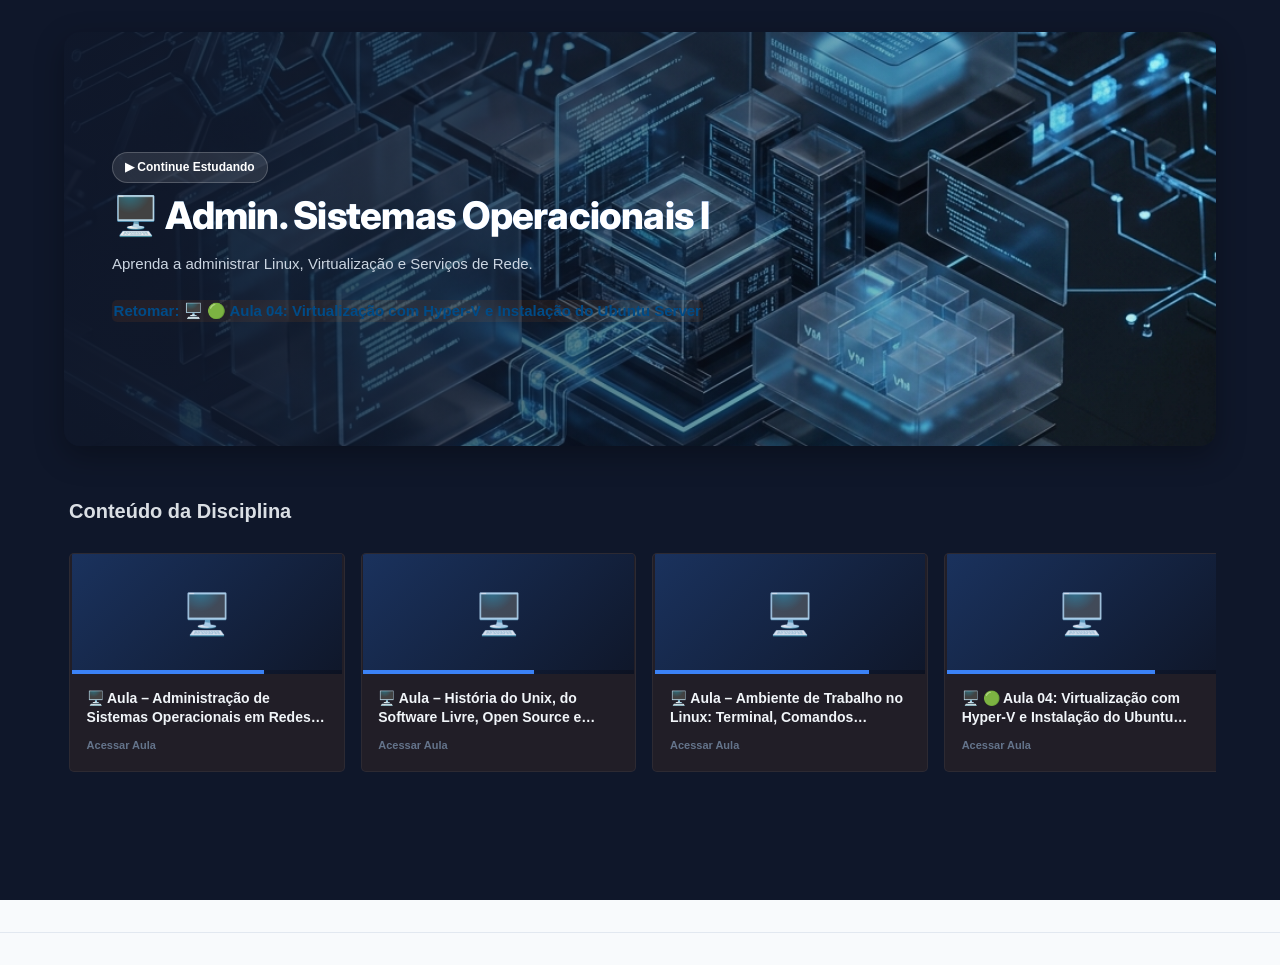
==== commit 84547c41: "feat(design): implement Netflix-style thumbnails in dashboard cards" ====
--- a/public/index.html
+++ b/public/index.html
@@ -1,5 +1,5 @@
 <!DOCTYPE html>
-<html lang="pt" dir="ltr"><head><title>🖥️ Admin. de Sist. Operacionais I | Prof. Romualdo</title><meta charset="utf-8"/><link rel="preconnect" href="https://fonts.googleapis.com"/><link rel="preconnect" href="https://fonts.gstatic.com"/><link rel="stylesheet" href="https://fonts.googleapis.com/css2?family=Inter:wght@400;700&amp;family=Inter:ital,wght@0,400;0,600;1,400;1,600&amp;family=JetBrains Mono:wght@400;600&amp;display=swap"/><link rel="preconnect" href="https://cdnjs.cloudflare.com" crossorigin="anonymous"/><meta name="viewport" content="width=device-width, initial-scale=1.0"/><meta name="og:site_name" content="🖥️ Admin. de Sist. Operacionais I"/><meta property="og:title" content="🖥️ Admin. de Sist. Operacionais I | Prof. Romualdo"/><meta property="og:type" content="website"/><meta name="twitter:card" content="summary_large_image"/><meta name="twitter:title" content="🖥️ Admin. de Sist. Operacionais I | Prof. Romualdo"/><meta name="twitter:description" content="🖥️ Admin."/><meta property="og:description" content="🖥️ Admin."/><meta property="og:image:alt" content="🖥️ Admin."/><meta property="twitter:domain" content="rofilho.github.io/admin-so1"/><meta property="og:url" content="https://rofilho.github.io/admin-so1/index"/><meta property="twitter:url" content="https://rofilho.github.io/admin-so1/index"/><link rel="icon" href="./static/icon.png"/><meta name="description" content="🖥️ Admin."/><meta name="generator" content="Quartz"/><link href="./index.css" rel="stylesheet" type="text/css" data-persist="true"/><style>.expand-button {
+<html lang="pt" dir="ltr"><head><title>🖥️ Admin. Sistemas Operacionais I | Prof. Romualdo</title><meta charset="utf-8"/><link rel="preconnect" href="https://fonts.googleapis.com"/><link rel="preconnect" href="https://fonts.gstatic.com"/><link rel="stylesheet" href="https://fonts.googleapis.com/css2?family=Inter:wght@400;700&amp;family=Inter:ital,wght@0,400;0,600;1,400;1,600&amp;family=JetBrains Mono:wght@400;600&amp;display=swap"/><link rel="preconnect" href="https://cdnjs.cloudflare.com" crossorigin="anonymous"/><meta name="viewport" content="width=device-width, initial-scale=1.0"/><meta name="og:site_name" content="🖥️ Admin. de Sist. Operacionais I"/><meta property="og:title" content="🖥️ Admin. Sistemas Operacionais I | Prof. Romualdo"/><meta property="og:type" content="website"/><meta name="twitter:card" content="summary_large_image"/><meta name="twitter:title" content="🖥️ Admin. Sistemas Operacionais I | Prof. Romualdo"/><meta name="twitter:description" content="/* ── Oculta elementos padrão do Quartz nesta página ── */ .sidebar, .page-header, .article-title, .content-meta, footer, .lesson-nav { display: none !important; } /* ── Reset total de largura ── */ html, body, #quartz-root, #quartz-body, .page, .center, .center-content, article { display: block !i..."/><meta property="og:description" content="/* ── Oculta elementos padrão do Quartz nesta página ── */ .sidebar, .page-header, .article-title, .content-meta, footer, .lesson-nav { display: none !important; } /* ── Reset total de largura ── */ html, body, #quartz-root, #quartz-body, .page, .center, .center-content, article { display: block !i..."/><meta property="og:image:alt" content="/* ── Oculta elementos padrão do Quartz nesta página ── */ .sidebar, .page-header, .article-title, .content-meta, footer, .lesson-nav { display: none !important; } /* ── Reset total de largura ── */ html, body, #quartz-root, #quartz-body, .page, .center, .center-content, article { display: block !i..."/><meta property="twitter:domain" content="rofilho.github.io/admin-so1"/><meta property="og:url" content="https://rofilho.github.io/admin-so1/index"/><meta property="twitter:url" content="https://rofilho.github.io/admin-so1/index"/><link rel="icon" href="./static/icon.png"/><meta name="description" content="/* ── Oculta elementos padrão do Quartz nesta página ── */ .sidebar, .page-header, .article-title, .content-meta, footer, .lesson-nav { display: none !important; } /* ── Reset total de largura ── */ html, body, #quartz-root, #quartz-body, .page, .center, .center-content, article { display: block !i..."/><meta name="generator" content="Quartz"/><link href="./index.css" rel="stylesheet" type="text/css" data-persist="true"/><style>.expand-button {
   position: absolute;
   display: flex;
   float: right;
@@ -115,22 +115,201 @@
   padding: 0 12px;
   font-size: 14px;
 }
-/*# sourceMappingURL=[data-uri] */</style><link href="https://cdn.jsdelivr.net/npm/katex@0.16.11/dist/katex.min.css" rel="stylesheet" type="text/css" data-persist="true"/><script src="./prescript.js" type="application/javascript" data-persist="true"></script><script type="application/javascript" data-persist="true">const fetchData = fetch("./static/contentIndex.json").then(data => data.json())</script><link rel="alternate" type="application/rss+xml" title="RSS Feed" href="https://rofilho.github.io/admin-so1/index.xml"/><meta property="og:image:width" content="1200"/><meta property="og:image:height" content="630"/><meta property="og:image" content="https://rofilho.github.io/admin-so1/index-og-image.webp"/><meta property="og:image:url" content="https://rofilho.github.io/admin-so1/index-og-image.webp"/><meta name="twitter:image" content="https://rofilho.github.io/admin-so1/index-og-image.webp"/><meta property="og:image:type" content="image/.webp"/></head><body data-slug="index"><div id="quartz-root" class="page"><div id="quartz-body"><div class="left sidebar"></div><div class="center"><div class="page-header"><header><h2 class="page-title"><a href="." class="page-title__link"><img src="https://uniube.br/img/landing/logo_azul.svg" alt="Uniube" class="page-title__logo page-title__logo--light"/><img src="https://uniube.br/img/landing/logo_branca.svg" alt="Uniube" class="page-title__logo page-title__logo--dark"/><span class="page-title__text">🖥️ Admin. de Sist. Operacionais I</span></a></h2><div class="search"><button class="search-button"><svg role="img" xmlns="http://www.w3.org/2000/svg" viewBox="0 0 19.9 19.7"><title>Search</title><g class="search-path" fill="none"><path stroke-linecap="square" d="M18.5 18.3l-5.4-5.4"></path><circle cx="8" cy="8" r="7"></circle></g></svg><p>Pesquisar</p></button><div class="search-container"><div class="search-space"><input autocomplete="off" class="search-bar" name="search" type="text" aria-label="Pesquisar por algo" placeholder="Pesquisar por algo"/><div class="search-layout" data-preview="true"></div></div></div></div><button class="darkmode"><svg xmlns="http://www.w3.org/2000/svg" xmlns:xlink="http://www.w3.org/1999/xlink" version="1.1" class="dayIcon" x="0px" y="0px" viewBox="0 0 35 35" style="enable-background:new 0 0 35 35" xml:space="preserve" aria-label="Tema escuro"><title>Tema escuro</title><path d="M6,17.5C6,16.672,5.328,16,4.5,16h-3C0.672,16,0,16.672,0,17.5    S0.672,19,1.5,19h3C5.328,19,6,18.328,6,17.5z M7.5,26c-0.414,0-0.789,0.168-1.061,0.439l-2,2C4.168,28.711,4,29.086,4,29.5    C4,30.328,4.671,31,5.5,31c0.414,0,0.789-0.168,1.06-0.44l2-2C8.832,28.289,9,27.914,9,27.5C9,26.672,8.329,26,7.5,26z M17.5,6    C18.329,6,19,5.328,19,4.5v-3C19,0.672,18.329,0,17.5,0S16,0.672,16,1.5v3C16,5.328,16.671,6,17.5,6z M27.5,9    c0.414,0,0.789-0.168,1.06-0.439l2-2C30.832,6.289,31,5.914,31,5.5C31,4.672,30.329,4,29.5,4c-0.414,0-0.789,0.168-1.061,0.44    l-2,2C26.168,6.711,26,7.086,26,7.5C26,8.328,26.671,9,27.5,9z M6.439,8.561C6.711,8.832,7.086,9,7.5,9C8.328,9,9,8.328,9,7.5    c0-0.414-0.168-0.789-0.439-1.061l-2-2C6.289,4.168,5.914,4,5.5,4C4.672,4,4,4.672,4,5.5c0,0.414,0.168,0.789,0.439,1.06    L6.439,8.561z M33.5,16h-3c-0.828,0-1.5,0.672-1.5,1.5s0.672,1.5,1.5,1.5h3c0.828,0,1.5-0.672,1.5-1.5S34.328,16,33.5,16z     M28.561,26.439C28.289,26.168,27.914,26,27.5,26c-0.828,0-1.5,0.672-1.5,1.5c0,0.414,0.168,0.789,0.439,1.06l2,2    C28.711,30.832,29.086,31,29.5,31c0.828,0,1.5-0.672,1.5-1.5c0-0.414-0.168-0.789-0.439-1.061L28.561,26.439z M17.5,29    c-0.829,0-1.5,0.672-1.5,1.5v3c0,0.828,0.671,1.5,1.5,1.5s1.5-0.672,1.5-1.5v-3C19,29.672,18.329,29,17.5,29z M17.5,7    C11.71,7,7,11.71,7,17.5S11.71,28,17.5,28S28,23.29,28,17.5S23.29,7,17.5,7z M17.5,25c-4.136,0-7.5-3.364-7.5-7.5    c0-4.136,3.364-7.5,7.5-7.5c4.136,0,7.5,3.364,7.5,7.5C25,21.636,21.636,25,17.5,25z"></path></svg><svg xmlns="http://www.w3.org/2000/svg" xmlns:xlink="http://www.w3.org/1999/xlink" version="1.1" class="nightIcon" x="0px" y="0px" viewBox="0 0 100 100" style="enable-background:new 0 0 100 100" xml:space="preserve" aria-label="Tema claro"><title>Tema claro</title><path d="M96.76,66.458c-0.853-0.852-2.15-1.064-3.23-0.534c-6.063,2.991-12.858,4.571-19.655,4.571  C62.022,70.495,50.88,65.88,42.5,57.5C29.043,44.043,25.658,23.536,34.076,6.47c0.532-1.08,0.318-2.379-0.534-3.23  c-0.851-0.852-2.15-1.064-3.23-0.534c-4.918,2.427-9.375,5.619-13.246,9.491c-9.447,9.447-14.65,22.008-14.65,35.369  c0,13.36,5.203,25.921,14.65,35.368s22.008,14.65,35.368,14.65c13.361,0,25.921-5.203,35.369-14.65  c3.872-3.871,7.064-8.328,9.491-13.246C97.826,68.608,97.611,67.309,96.76,66.458z"></path></svg></button></header><div class="popover-hint"><h1 class="article-title">🖥️ Admin. de Sist. Operacionais I</h1><p show-comma="true" class="content-meta"><time datetime="2026-05-08T21:38:44.000Z">08 de mai. de 2026</time><span>Leitura de 1 min</span></p></div></div><article class="popover-hint"><h1 id="️-admin-de-sistemas-operacionais-em-redes-i">🖥️ Admin. de Sistemas Operacionais em Redes I<a role="anchor" aria-hidden="true" tabindex="-1" data-no-popover="true" href="#️-admin-de-sistemas-operacionais-em-redes-i" class="internal"><svg width="18" height="18" viewBox="0 0 24 24" fill="none" stroke="currentColor" stroke-width="2" stroke-linecap="round" stroke-linejoin="round"><path d="M10 13a5 5 0 0 0 7.54.54l3-3a5 5 0 0 0-7.07-7.07l-1.72 1.71"></path><path d="M14 11a5 5 0 0 0-7.54-.54l-3 3a5 5 0 0 0 7.07 7.07l1.71-1.71"></path></svg></a></h1>
-<p><strong>Disciplina:</strong> Administração de Sistemas Operacionais em Redes I
-<strong>Professor:</strong> Romualdo Mathias Filho</p>
-<hr/>
-<p>Bem-vindo ao portal de estudos! Aqui você encontra os roteiros práticos, aulas e comandos de terminal para dominar o sistema operacional Linux e a filosofia de software livre.</p>
-<hr/>
-<h2 id="-aulas">📝 Aulas<a role="anchor" aria-hidden="true" tabindex="-1" data-no-popover="true" href="#-aulas" class="internal"><svg width="18" height="18" viewBox="0 0 24 24" fill="none" stroke="currentColor" stroke-width="2" stroke-linecap="round" stroke-linejoin="round"><path d="M10 13a5 5 0 0 0 7.54.54l3-3a5 5 0 0 0-7.07-7.07l-1.72 1.71"></path><path d="M14 11a5 5 0 0 0-7.54-.54l-3 3a5 5 0 0 0 7.07 7.07l1.71-1.71"></path></svg></a></h2>
-<ul>
-<li><a href="./Aula-01---Introducao-e-Ementa" class="internal alias" data-slug="Aula-01---Introducao-e-Ementa">Aula 01 — Introdução e Ementa</a></li>
-<li><a href="./Aula-02---Historia-do-Unix-e-Software-Livre" class="internal alias" data-slug="Aula-02---Historia-do-Unix-e-Software-Livre">Aula 02 — História do Unix e do Software Livre</a></li>
-<li><a href="./Aula-03---Ambiente-de-Trabalho-no-Linux" class="internal alias" data-slug="Aula-03---Ambiente-de-Trabalho-no-Linux">Aula 03 — Ambiente de Trabalho no Linux</a></li>
-<li><a href="./Aula-04---Virtualizacao-e-Hyper-V-com-Ubuntu-Server" class="internal alias" data-slug="Aula-04---Virtualizacao-e-Hyper-V-com-Ubuntu-Server">Aula 04 — Virtualização e Hyper-V com Ubuntu Server</a></li>
-</ul>
-<hr/>
-<blockquote>
-<p>💡 <strong>Dica:</strong> Utilize a busca (🔍) para encontrar rapidamente comandos de terminal abordados nas aulas práticas.</p>
-</blockquote></article><hr/><div class="page-footer"></div></div><div class="right sidebar"></div><footer class="footer "><div class="footer__brand"><img src="https://uniube.br/img/landing/logo_azul.svg" alt="Universidade de Uberaba" class="footer__logo footer__logo--light"/><img src="https://uniube.br/img/landing/logo_branca.svg" alt="Universidade de Uberaba" class="footer__logo footer__logo--dark"/><div class="footer__info"><span class="footer__name">Prof. Romualdo Filho</span><a class="footer__email" href="mailto:romualdo.filho@uniube.br">romualdo.filho@uniube.br</a></div></div><ul class="footer__links"><li><a href="https://uniube.br" target="_blank" rel="noopener noreferrer">Mural Uniube</a></li></ul></footer></div></div></body><script type="application/javascript" data-persist="true">function n(){let t=this.parentElement;t.classList.toggle("is-collapsed");let e=t.getElementsByClassName("callout-content")[0];if(!e)return;let l=t.classList.contains("is-collapsed");e.style.gridTemplateRows=l?"0fr":"1fr"}function c(){let t=document.getElementsByClassName("callout is-collapsible");for(let e of t){let l=e.getElementsByClassName("callout-title")[0],s=e.getElementsByClassName("callout-content")[0];if(!l||!s)continue;l.addEventListener("click",n),window.addCleanup(()=>l.removeEventListener("click",n));let o=e.classList.contains("is-collapsed");s.style.gridTemplateRows=o?"0fr":"1fr"}}document.addEventListener("nav",c);
+/*# sourceMappingURL=[data-uri] */</style><link href="https://cdn.jsdelivr.net/npm/katex@0.16.11/dist/katex.min.css" rel="stylesheet" type="text/css" data-persist="true"/><script src="./prescript.js" type="application/javascript" data-persist="true"></script><script type="application/javascript" data-persist="true">const fetchData = fetch("./static/contentIndex.json").then(data => data.json())</script><link rel="alternate" type="application/rss+xml" title="RSS Feed" href="https://rofilho.github.io/admin-so1/index.xml"/><meta property="og:image:width" content="1200"/><meta property="og:image:height" content="630"/><meta property="og:image" content="https://rofilho.github.io/admin-so1/index-og-image.webp"/><meta property="og:image:url" content="https://rofilho.github.io/admin-so1/index-og-image.webp"/><meta name="twitter:image" content="https://rofilho.github.io/admin-so1/index-og-image.webp"/><meta property="og:image:type" content="image/.webp"/></head><body data-slug="index"><div id="quartz-root" class="page"><div id="quartz-body"><div class="left sidebar"></div><div class="center"><div class="page-header"><header><h2 class="page-title"><a href="." class="page-title__link"><img src="https://uniube.br/img/landing/logo_azul.svg" alt="Uniube" class="page-title__logo page-title__logo--light"/><img src="https://uniube.br/img/landing/logo_branca.svg" alt="Uniube" class="page-title__logo page-title__logo--dark"/><span class="page-title__text">🖥️ Admin. de Sist. Operacionais I</span></a></h2><div class="search"><button class="search-button"><svg role="img" xmlns="http://www.w3.org/2000/svg" viewBox="0 0 19.9 19.7"><title>Search</title><g class="search-path" fill="none"><path stroke-linecap="square" d="M18.5 18.3l-5.4-5.4"></path><circle cx="8" cy="8" r="7"></circle></g></svg><p>Pesquisar</p></button><div class="search-container"><div class="search-space"><input autocomplete="off" class="search-bar" name="search" type="text" aria-label="Pesquisar por algo" placeholder="Pesquisar por algo"/><div class="search-layout" data-preview="true"></div></div></div></div><button class="darkmode"><svg xmlns="http://www.w3.org/2000/svg" xmlns:xlink="http://www.w3.org/1999/xlink" version="1.1" class="dayIcon" x="0px" y="0px" viewBox="0 0 35 35" style="enable-background:new 0 0 35 35" xml:space="preserve" aria-label="Tema escuro"><title>Tema escuro</title><path d="M6,17.5C6,16.672,5.328,16,4.5,16h-3C0.672,16,0,16.672,0,17.5    S0.672,19,1.5,19h3C5.328,19,6,18.328,6,17.5z M7.5,26c-0.414,0-0.789,0.168-1.061,0.439l-2,2C4.168,28.711,4,29.086,4,29.5    C4,30.328,4.671,31,5.5,31c0.414,0,0.789-0.168,1.06-0.44l2-2C8.832,28.289,9,27.914,9,27.5C9,26.672,8.329,26,7.5,26z M17.5,6    C18.329,6,19,5.328,19,4.5v-3C19,0.672,18.329,0,17.5,0S16,0.672,16,1.5v3C16,5.328,16.671,6,17.5,6z M27.5,9    c0.414,0,0.789-0.168,1.06-0.439l2-2C30.832,6.289,31,5.914,31,5.5C31,4.672,30.329,4,29.5,4c-0.414,0-0.789,0.168-1.061,0.44    l-2,2C26.168,6.711,26,7.086,26,7.5C26,8.328,26.671,9,27.5,9z M6.439,8.561C6.711,8.832,7.086,9,7.5,9C8.328,9,9,8.328,9,7.5    c0-0.414-0.168-0.789-0.439-1.061l-2-2C6.289,4.168,5.914,4,5.5,4C4.672,4,4,4.672,4,5.5c0,0.414,0.168,0.789,0.439,1.06    L6.439,8.561z M33.5,16h-3c-0.828,0-1.5,0.672-1.5,1.5s0.672,1.5,1.5,1.5h3c0.828,0,1.5-0.672,1.5-1.5S34.328,16,33.5,16z     M28.561,26.439C28.289,26.168,27.914,26,27.5,26c-0.828,0-1.5,0.672-1.5,1.5c0,0.414,0.168,0.789,0.439,1.06l2,2    C28.711,30.832,29.086,31,29.5,31c0.828,0,1.5-0.672,1.5-1.5c0-0.414-0.168-0.789-0.439-1.061L28.561,26.439z M17.5,29    c-0.829,0-1.5,0.672-1.5,1.5v3c0,0.828,0.671,1.5,1.5,1.5s1.5-0.672,1.5-1.5v-3C19,29.672,18.329,29,17.5,29z M17.5,7    C11.71,7,7,11.71,7,17.5S11.71,28,17.5,28S28,23.29,28,17.5S23.29,7,17.5,7z M17.5,25c-4.136,0-7.5-3.364-7.5-7.5    c0-4.136,3.364-7.5,7.5-7.5c4.136,0,7.5,3.364,7.5,7.5C25,21.636,21.636,25,17.5,25z"></path></svg><svg xmlns="http://www.w3.org/2000/svg" xmlns:xlink="http://www.w3.org/1999/xlink" version="1.1" class="nightIcon" x="0px" y="0px" viewBox="0 0 100 100" style="enable-background:new 0 0 100 100" xml:space="preserve" aria-label="Tema claro"><title>Tema claro</title><path d="M96.76,66.458c-0.853-0.852-2.15-1.064-3.23-0.534c-6.063,2.991-12.858,4.571-19.655,4.571  C62.022,70.495,50.88,65.88,42.5,57.5C29.043,44.043,25.658,23.536,34.076,6.47c0.532-1.08,0.318-2.379-0.534-3.23  c-0.851-0.852-2.15-1.064-3.23-0.534c-4.918,2.427-9.375,5.619-13.246,9.491c-9.447,9.447-14.65,22.008-14.65,35.369  c0,13.36,5.203,25.921,14.65,35.368s22.008,14.65,35.368,14.65c13.361,0,25.921-5.203,35.369-14.65  c3.872-3.871,7.064-8.328,9.491-13.246C97.826,68.608,97.611,67.309,96.76,66.458z"></path></svg></button></header><div class="popover-hint"><h1 class="article-title">🖥️ Admin. Sistemas Operacionais I</h1><p show-comma="true" class="content-meta"><time datetime="2026-05-09T23:46:05.000Z">09 de mai. de 2026</time><span>Leitura de 4 min</span></p></div></div><article class="popover-hint dashboard-layout"><style>
+/* ── Oculta elementos padrão do Quartz nesta página ── */
+.sidebar, .page-header, .article-title, .content-meta, footer,
+.lesson-nav { display: none !important; }
+
+/* ── Reset total de largura ── */
+html, body, #quartz-root, #quartz-body, .page, .center, .center-content, article {
+  display: block !important;
+  max-width: 100% !important;
+  width: 100% !important;
+  margin: 0 !important;
+  padding: 0 !important;
+  overflow-x: hidden;
+}
+
+/* ── Container principal ── */
+.dashboard-container {
+  font-family: 'Outfit', sans-serif;
+  background-color: #0f172a;
+  color: #f1f5f9;
+  padding: 2rem 5%;
+  min-height: 100vh;
+  box-sizing: border-box;
+  width: 100%;
+}
+:root[saved-theme=&quot;light&quot;] .dashboard-container {
+  background-color: #f8fafc;
+  color: #1e293b;
+}
+
+/* ── Hero banner ── */
+.hero {
+  position: relative;
+  height: 350px;
+  display: flex;
+  align-items: center;
+  padding: 2rem 3rem;
+  background-image:
+    linear-gradient(to right, rgba(15,23,42,0.95) 0%, rgba(15,23,42,0.6) 40%, transparent 100%),
+    url('assets/hero.png');
+  background-size: cover;
+  background-position: center;
+  border-radius: 16px;
+  margin-bottom: 3rem;
+  color: white;
+  box-shadow: 0 10px 30px rgba(0,0,0,0.3);
+  overflow: hidden;
+}
+
+.tag {
+  display: inline-block;
+  padding: 4px 12px;
+  background: rgba(255,255,255,0.1);
+  border: 1px solid rgba(255,255,255,0.2);
+  border-radius: 20px;
+  font-size: 12px;
+  font-weight: 600;
+  color: white;
+  margin-bottom: 12px;
+}
+.hero h1 { font-size: 38px; margin: 0 0 10px; line-height: 1.1; color: white !important; -webkit-text-fill-color: white !important; }
+.hero p  { font-size: 15px; color: #cbd5e1; max-width: 500px; margin-bottom: 20px; }
+.btn {
+  padding: 10px 24px;
+  font-size: 15px;
+  font-weight: 600;
+  border-radius: 8px;
+  border: none;
+  cursor: pointer;
+  text-decoration: none;
+  display: inline-flex;
+  align-items: center;
+  gap: 8px;
+  transition: all 0.2s ease;
+  background: white;
+  color: #0f172a;
+}
+.btn:hover { background: #f1f5f9; transform: scale(1.05); }
+
+/* ── Linhas de cards (módulos) ── */
+.row-wrapper { margin-bottom: 2.5rem; }
+.row-title   { font-size: 20px; font-weight: 700; margin-bottom: 15px; margin-left: 5px; opacity: 0.9; }
+.row {
+  display: flex;
+  gap: 16px;
+  padding: 10px 5px;
+  overflow-x: auto;
+  scroll-behavior: smooth;
+  -ms-overflow-style: none;
+  scrollbar-width: none;
+}
+.row::-webkit-scrollbar { display: none; }
+
+/* ── Cards de aulas ── */
+.card {
+  flex: 0 0 calc(100% / 4 - 15px);
+  min-width: 220px;
+  background: #1e293b;
+  border-radius: 12px;
+  overflow: hidden;
+  cursor: pointer;
+  text-decoration: none;
+  display: flex;
+  flex-direction: column;
+  border: 1px solid rgba(255,255,255,0.05);
+  transition: transform 0.3s ease, box-shadow 0.3s ease;
+}
+:root[saved-theme=&quot;light&quot;] .card { background: #f1f5f9; border-color: #e2e8f0; }
+.card:hover { transform: translateY(-5px) scale(1.02); box-shadow: 0 15px 30px rgba(0,0,0,0.15); border-color: #3b82f6; }
+
+.card-thumb {
+  height: 120px;
+  background: #0f172a;
+  display: flex;
+  align-items: center;
+  justify-content: center;
+  font-size: 40px;
+  position: relative;
+  overflow: hidden;
+}
+:root[saved-theme=&quot;light&quot;] .card-thumb { background: #e2e8f0; }
+.card-thumb::after {
+  content: '';
+  position: absolute;
+  inset: 0;
+  background: linear-gradient(135deg, #3b82f640 0%, transparent 100%);
+}
+.card-progress-bar { position: absolute; bottom: 0; left: 0; height: 4px; background: rgba(0,0,0,0.2); width: 100%; }
+.card-progress      { height: 100%; background: #3b82f6; }
+
+.card-content { padding: 15px; flex: 1; display: flex; flex-direction: column; }
+.card-title {
+  font-size: 14px;
+  font-weight: 600;
+  margin: 0 0 8px;
+  line-height: 1.3;
+  display: -webkit-box;
+  -webkit-line-clamp: 2;
+  -webkit-box-orient: vertical;
+  overflow: hidden;
+  color: #f1f5f9;
+}
+:root[saved-theme=&quot;light&quot;] .card-title { color: #1e293b; }
+.card-meta { font-size: 11px; color: #64748b; margin-top: auto; display: flex; justify-content: space-between; }
+
+/* ── Responsivo ── */
+@media (max-width: 768px) {
+  .card { flex: 0 0 calc(50% - 15px); }
+  .hero { padding: 1.5rem; height: 300px; }
+  .hero h1 { font-size: 28px; }
+}
+@media (max-width: 480px) { .card { flex: 0 0 85%; } }
+</style>
+<div class="dashboard-container">
+<div class="hero">
+  <div style="position:relative;z-index:10;">
+    <span class="tag">▶ Continue Estudando</span>
+    <h1 id="️-admin-sistemas-operacionais-i">🖥️ Admin. Sistemas Operacionais I<a role="anchor" aria-hidden="true" tabindex="-1" data-no-popover="true" href="#️-admin-sistemas-operacionais-i" class="internal"><svg width="18" height="18" viewBox="0 0 24 24" fill="none" stroke="currentColor" stroke-width="2" stroke-linecap="round" stroke-linejoin="round"><path d="M10 13a5 5 0 0 0 7.54.54l3-3a5 5 0 0 0-7.07-7.07l-1.72 1.71"></path><path d="M14 11a5 5 0 0 0-7.54-.54l-3 3a5 5 0 0 0 7.07 7.07l1.71-1.71"></path></svg></a></h1>
+    <p>Aprenda a administrar Linux, Virtualização e Serviços de Rede.</p>
+    <a href="./Aula-04---Virtualizacao-e-Hyper-V-com-Ubuntu-Server" class="btn internal alias" data-spa data-slug="Aula-04---Virtualizacao-e-Hyper-V-com-Ubuntu-Server">Retomar: 🖥️ 🟢 Aula 04: Virtualização com Hyper-V e Instalação do Ubuntu Server</a>
+  </div>
+</div>
+<div class="row-wrapper">
+  <div class="row-title">Conteúdo da Disciplina</div>
+  <div class="row">
+    <a href="./Aula-01---Introducao-e-Ementa" class="card internal" data-spa data-slug="Aula-01---Introducao-e-Ementa">
+      <div class="card-thumb">🖥️<div class="card-progress-bar"><div class="card-progress" style="width:71%;"></div></div></div>
+      <div class="card-content">
+        <div class="card-title">🖥️ Aula  – Administração de Sistemas Operacionais em Redes I – Plano de Aulas</div>
+        <div class="card-meta"><span>Acessar Aula</span><span></span></div>
+      </div>
+    </a>
+    <a href="./Aula-02---Historia-do-Unix-e-Software-Livre" class="card internal" data-spa data-slug="Aula-02---Historia-do-Unix-e-Software-Livre">
+      <div class="card-thumb">🖥️<div class="card-progress-bar"><div class="card-progress" style="width:63%;"></div></div></div>
+      <div class="card-content">
+        <div class="card-title">🖥️ Aula  – História do Unix, do Software Livre, Open Source e Introdução ao Linux</div>
+        <div class="card-meta"><span>Acessar Aula</span><span></span></div>
+      </div>
+    </a>
+    <a href="./Aula-03---Ambiente-de-Trabalho-no-Linux" class="card internal" data-spa data-slug="Aula-03---Ambiente-de-Trabalho-no-Linux">
+      <div class="card-thumb">🖥️<div class="card-progress-bar"><div class="card-progress" style="width:79%;"></div></div></div>
+      <div class="card-content">
+        <div class="card-title">🖥️ Aula  – Ambiente de Trabalho no Linux: Terminal, Comandos Básicos e Permissões</div>
+        <div class="card-meta"><span>Acessar Aula</span><span></span></div>
+      </div>
+    </a>
+    <a href="./Aula-04---Virtualizacao-e-Hyper-V-com-Ubuntu-Server" class="card internal" data-spa data-slug="Aula-04---Virtualizacao-e-Hyper-V-com-Ubuntu-Server">
+      <div class="card-thumb">🖥️<div class="card-progress-bar"><div class="card-progress" style="width:77%;"></div></div></div>
+      <div class="card-content">
+        <div class="card-title">🖥️ 🟢 Aula 04: Virtualização com Hyper-V e Instalação do Ubuntu Server</div>
+        <div class="card-meta"><span>Acessar Aula</span><span></span></div>
+      </div>
+    </a>
+  </div>
+</div>
+</div></article><hr/><div class="page-footer"></div></div><div class="right sidebar"></div><footer class="footer "><div class="footer__brand"><img src="https://uniube.br/img/landing/logo_azul.svg" alt="Universidade de Uberaba" class="footer__logo footer__logo--light"/><img src="https://uniube.br/img/landing/logo_branca.svg" alt="Universidade de Uberaba" class="footer__logo footer__logo--dark"/><div class="footer__info"><span class="footer__name">Prof. Romualdo Filho</span><a class="footer__email" href="mailto:romualdo.filho@uniube.br">romualdo.filho@uniube.br</a></div></div><ul class="footer__links"><li><a href="https://uniube.br" target="_blank" rel="noopener noreferrer">Mural Uniube</a></li></ul></footer></div></div></body><script type="application/javascript" data-persist="true">function n(){let t=this.parentElement;t.classList.toggle("is-collapsed");let e=t.getElementsByClassName("callout-content")[0];if(!e)return;let l=t.classList.contains("is-collapsed");e.style.gridTemplateRows=l?"0fr":"1fr"}function c(){let t=document.getElementsByClassName("callout is-collapsible");for(let e of t){let l=e.getElementsByClassName("callout-title")[0],s=e.getElementsByClassName("callout-content")[0];if(!l||!s)continue;l.addEventListener("click",n),window.addCleanup(()=>l.removeEventListener("click",n));let o=e.classList.contains("is-collapsed");s.style.gridTemplateRows=o?"0fr":"1fr"}}document.addEventListener("nav",c);
 </script><script type="module" data-persist="true">function E(a,e){if(!a)return;function t(o){o.target===this&&(o.preventDefault(),o.stopPropagation(),e())}function n(o){o.key.startsWith("Esc")&&(o.preventDefault(),e())}a?.addEventListener("click",t),window.addCleanup(()=>a?.removeEventListener("click",t)),document.addEventListener("keydown",n),window.addCleanup(()=>document.removeEventListener("keydown",n))}function f(a){for(;a.firstChild;)a.removeChild(a.firstChild)}var m=class{constructor(e,t){this.container=e;this.content=t;this.setupEventListeners(),this.setupNavigationControls(),this.resetTransform()}isDragging=!1;startPan={x:0,y:0};currentPan={x:0,y:0};scale=1;MIN_SCALE=.5;MAX_SCALE=3;cleanups=[];setupEventListeners(){let e=this.onMouseDown.bind(this),t=this.onMouseMove.bind(this),n=this.onMouseUp.bind(this),o=this.onTouchStart.bind(this),r=this.onTouchMove.bind(this),i=this.onTouchEnd.bind(this),s=this.resetTransform.bind(this);this.container.addEventListener("mousedown",e),document.addEventListener("mousemove",t),document.addEventListener("mouseup",n),this.container.addEventListener("touchstart",o,{passive:!1}),document.addEventListener("touchmove",r,{passive:!1}),document.addEventListener("touchend",i),window.addEventListener("resize",s),this.cleanups.push(()=>this.container.removeEventListener("mousedown",e),()=>document.removeEventListener("mousemove",t),()=>document.removeEventListener("mouseup",n),()=>this.container.removeEventListener("touchstart",o),()=>document.removeEventListener("touchmove",r),()=>document.removeEventListener("touchend",i),()=>window.removeEventListener("resize",s))}cleanup(){for(let e of this.cleanups)e()}setupNavigationControls(){let e=document.createElement("div");e.className="mermaid-controls";let t=this.createButton("+",()=>this.zoom(.1)),n=this.createButton("-",()=>this.zoom(-.1)),o=this.createButton("Reset",()=>this.resetTransform());e.appendChild(n),e.appendChild(o),e.appendChild(t),this.container.appendChild(e)}createButton(e,t){let n=document.createElement("button");return n.textContent=e,n.className="mermaid-control-button",n.addEventListener("click",t),window.addCleanup(()=>n.removeEventListener("click",t)),n}onMouseDown(e){e.button===0&&(this.isDragging=!0,this.startPan={x:e.clientX-this.currentPan.x,y:e.clientY-this.currentPan.y},this.container.style.cursor="grabbing")}onMouseMove(e){this.isDragging&&(e.preventDefault(),this.currentPan={x:e.clientX-this.startPan.x,y:e.clientY-this.startPan.y},this.updateTransform())}onMouseUp(){this.isDragging=!1,this.container.style.cursor="grab"}onTouchStart(e){if(e.touches.length!==1)return;this.isDragging=!0;let t=e.touches[0];this.startPan={x:t.clientX-this.currentPan.x,y:t.clientY-this.currentPan.y}}onTouchMove(e){if(!this.isDragging||e.touches.length!==1)return;e.preventDefault();let t=e.touches[0];this.currentPan={x:t.clientX-this.startPan.x,y:t.clientY-this.startPan.y},this.updateTransform()}onTouchEnd(){this.isDragging=!1}zoom(e){let t=Math.min(Math.max(this.scale+e,this.MIN_SCALE),this.MAX_SCALE),n=this.content.getBoundingClientRect(),o=n.width/2,r=n.height/2,i=t-this.scale;this.currentPan.x-=o*i,this.currentPan.y-=r*i,this.scale=t,this.updateTransform()}updateTransform(){this.content.style.transform=`translate(${this.currentPan.x}px, ${this.currentPan.y}px) scale(${this.scale})`}resetTransform(){let t=this.content.querySelector("svg").getBoundingClientRect(),n=t.width/this.scale,o=t.height/this.scale;this.scale=1,this.currentPan={x:(this.container.clientWidth-n)/2,y:(this.container.clientHeight-o)/2},this.updateTransform()}},T=["--secondary","--tertiary","--gray","--light","--lightgray","--highlight","--dark","--darkgray","--codeFont"],y;document.addEventListener("nav",async()=>{let e=document.querySelector(".center").querySelectorAll("code.mermaid");if(e.length===0)return;y||=await import("https://cdnjs.cloudflare.com/ajax/libs/mermaid/11.4.0/mermaid.esm.min.mjs");let t=y.default,n=new WeakMap;for(let r of e)n.set(r,r.innerText);async function o(){for(let s of e){s.removeAttribute("data-processed");let c=n.get(s);c&&(s.innerHTML=c)}let r=T.reduce((s,c)=>(s[c]=window.getComputedStyle(document.documentElement).getPropertyValue(c),s),{}),i=document.documentElement.getAttribute("saved-theme")==="dark";t.initialize({startOnLoad:!1,securityLevel:"loose",theme:i?"dark":"base",themeVariables:{fontFamily:r["--codeFont"],primaryColor:r["--light"],primaryTextColor:r["--darkgray"],primaryBorderColor:r["--tertiary"],lineColor:r["--darkgray"],secondaryColor:r["--secondary"],tertiaryColor:r["--tertiary"],clusterBkg:r["--light"],edgeLabelBackground:r["--highlight"]}}),await t.run({nodes:e})}await o(),document.addEventListener("themechange",o),window.addCleanup(()=>document.removeEventListener("themechange",o));for(let r=0;r<e.length;r++){let v=function(){let g=l.querySelector("#mermaid-space"),h=l.querySelector(".mermaid-content");if(!h)return;f(h);let w=i.querySelector("svg").cloneNode(!0);h.appendChild(w),l.classList.add("active"),g.style.cursor="grab",u=new m(g,h)},M=function(){l.classList.remove("active"),u?.cleanup(),u=null},i=e[r],s=i.parentElement,c=s.querySelector(".clipboard-button"),d=s.querySelector(".expand-button"),p=window.getComputedStyle(c),L=c.offsetWidth+parseFloat(p.marginLeft||"0")+parseFloat(p.marginRight||"0");d.style.right=`calc(${L}px + 0.3rem)`,s.prepend(d);let l=s.querySelector("#mermaid-container");if(!l)return;let u=null;d.addEventListener("click",v),E(l,M),window.addCleanup(()=>{u?.cleanup(),d.removeEventListener("click",v)})}});
 </script><script src="https://cdn.jsdelivr.net/npm/katex@0.16.11/dist/contrib/copy-tex.min.js" type="application/javascript" data-persist="true"></script><script src="./postscript.js" type="module" data-persist="true"></script></html>
--- a/public/index.css
+++ b/public/index.css
@@ -1 +1 @@
-header{flex-direction:row;align-items:center;gap:1.5rem;margin:2rem 0;display:flex}header h1{flex:auto;margin:0}.clipboard-button{float:right;color:var(--gray);border-color:var(--dark);background-color:var(--light);opacity:0;border:1px solid;border-radius:5px;margin:.3rem;padding:.4rem;transition:all .2s;display:flex;position:absolute;right:0}.clipboard-button>svg{fill:var(--light);filter:contrast(.3)}.clipboard-button:hover{cursor:pointer;border-color:var(--secondary)}.clipboard-button:focus{outline:0}pre:hover>.clipboard-button{opacity:1;transition:all .2s}.page-title{font-family:var(--titleFont);margin:0}.page-title__link{color:inherit;align-items:center;gap:10px;display:flex;text-decoration:none!important}.page-title__logo{flex-shrink:0;width:auto;height:28px;display:none}:root:not([saved-theme=dark]) .page-title__logo--light,:root[saved-theme=dark] .page-title__logo--dark{display:block}.page-title__text{font-size:1.25rem;font-weight:700;line-height:1}.search{min-width:fit-content;max-width:14rem}@media (max-width:800px){.search{flex-grow:.3}}.search>.search-button{border:1px var(--lightgray) solid;font-family:inherit;font-size:inherit;height:2rem;text-align:inherit;cursor:pointer;white-space:nowrap;background-color:#0000;border-radius:4px;align-items:center;width:100%;padding:0 1rem 0 0;display:flex}.search>.search-button>p{color:var(--gray);text-wrap:unset;display:inline}.search>.search-button svg{cursor:pointer;width:18px;min-width:18px;margin:0 .5rem}.search>.search-button svg .search-path{stroke:var(--darkgray);stroke-width:1.5px;transition:stroke .5s}.search>.search-container{contain:layout;z-index:999;-webkit-backdrop-filter:blur(4px);backdrop-filter:blur(4px);width:100vw;height:100vh;display:none;position:fixed;top:0;left:0;overflow-y:auto}.search>.search-container.active{display:inline-block}.search>.search-container>.search-space{width:65%;margin-top:12vh;margin-left:auto;margin-right:auto}@media not (min-width:1200px){.search>.search-container>.search-space{width:90%}}.search>.search-container>.search-space>*{background:var(--light);border-radius:7px;width:100%;margin-bottom:2em;box-shadow:0 14px 50px #1b21301f,0 10px 30px #1b213029}.search>.search-container>.search-space>input{box-sizing:border-box;font-family:var(--bodyFont);color:var(--dark);border:1px solid var(--lightgray);padding:.5em 1em;font-size:1.1em}.search>.search-container>.search-space>input:focus{outline:none}.search>.search-container>.search-space>.search-layout{border:1px solid var(--lightgray);box-sizing:border-box;flex-direction:row;flex:0 0 100%;display:none}.search>.search-container>.search-space>.search-layout.display-results{display:flex}.search>.search-container>.search-space>.search-layout[data-preview]>.results-container{flex:0 0 min(30%,450px)}@media not (max-width:800px){.search>.search-container>.search-space>.search-layout[data-preview] .result-card>p.preview{display:none}.search>.search-container>.search-space>.search-layout[data-preview]>div:first-child{border-right:1px solid var(--lightgray);border-top-right-radius:unset;border-bottom-right-radius:unset}.search>.search-container>.search-space>.search-layout[data-preview]>div:last-child{border-top-left-radius:unset;border-bottom-left-radius:unset}}.search>.search-container>.search-space>.search-layout>div{border-radius:5px;height:63vh}@media (max-width:800px){.search>.search-container>.search-space>.search-layout{flex-direction:column}.search>.search-container>.search-space>.search-layout>.preview-container{display:none!important}.search>.search-container>.search-space>.search-layout[data-preview]>.results-container{flex:0 0 100%;width:100%;height:auto}}.search>.search-container>.search-space>.search-layout .highlight{background:color-mix(in srgb, var(--tertiary) 60%, #fff0);border-radius:5px;scroll-margin-top:2rem}.search>.search-container>.search-space>.search-layout>.preview-container{color:var(--dark);flex-grow:1;padding:0 2rem;font-family:inherit;font-weight:400;line-height:1.5em;display:block;overflow:hidden auto}.search>.search-container>.search-space>.search-layout>.preview-container .preview-inner{width:min(800px,100%);margin:0 auto}.search>.search-container>.search-space>.search-layout>.preview-container a[role=anchor]{background-color:#0000}.search>.search-container>.search-space>.search-layout>.results-container{overflow-y:auto}.search>.search-container>.search-space>.search-layout>.results-container .result-card{cursor:pointer;border-bottom:1px solid var(--lightgray);box-sizing:border-box;text-transform:none;text-align:left;width:100%;font-family:inherit;font-size:100%;line-height:1.15;font-weight:inherit;outline:none;margin:0;padding:1em;transition:background .2s;display:block;overflow:hidden}.search>.search-container>.search-space>.search-layout>.results-container .result-card:hover,.search>.search-container>.search-space>.search-layout>.results-container .result-card:focus,.search>.search-container>.search-space>.search-layout>.results-container .result-card.focus{background:var(--lightgray)}.search>.search-container>.search-space>.search-layout>.results-container .result-card>h3{margin:0}@media not (max-width:800px){.search>.search-container>.search-space>.search-layout>.results-container .result-card>p.card-description{display:none}}.search>.search-container>.search-space>.search-layout>.results-container .result-card>ul.tags{margin-top:.45rem;margin-bottom:0}.search>.search-container>.search-space>.search-layout>.results-container .result-card>ul>li>p{background-color:var(--highlight);color:var(--secondary);border-radius:8px;margin:0 .1rem;padding:.2rem .4rem;font-weight:700;line-height:1.4rem}.search>.search-container>.search-space>.search-layout>.results-container .result-card>ul>li>p.match-tag{color:var(--tertiary)}.search>.search-container>.search-space>.search-layout>.results-container .result-card>p{margin-bottom:0}.darkmode{cursor:pointer;width:20px;height:32px;text-align:inherit;background:0 0;border:none;flex-shrink:0;margin:0;padding:0;position:relative}.darkmode svg{width:20px;height:20px;fill:var(--darkgray);transition:opacity .1s;position:absolute;top:calc(50% - 10px)}:root[saved-theme=dark]{--lightningcss-light: ;--lightningcss-dark:initial;color-scheme:dark}:root[saved-theme=light]{--lightningcss-light:initial;--lightningcss-dark: ;color-scheme:light}:root[saved-theme=dark] .darkmode>.dayIcon{display:none}:root[saved-theme=dark] .darkmode>.nightIcon,:root .darkmode>.dayIcon{display:inline}:root .darkmode>.nightIcon{display:none}.breadcrumb-container{flex-flow:wrap;gap:.5rem;margin:.75rem 0 0;padding:0;display:flex}.breadcrumb-element p{margin:0 0 0 .5rem;padding:0;line-height:normal}.breadcrumb-element{flex-direction:row;justify-content:center;align-items:center;display:flex}.lesson-nav{gap:1rem;width:100%;margin:0 0 2.5rem;display:flex}.lesson-nav__slot{flex:1;display:flex}.lesson-nav__slot--right{justify-content:flex-end}.nav-pill{border:1px solid color-mix(in srgb, var(--gray) 35%, transparent);background:color-mix(in srgb, var(--lightgray) 50%, transparent);width:100%;max-width:380px;color:inherit;border-radius:12px;align-items:center;gap:0;transition:transform .2s,box-shadow .2s,border-color .2s;display:flex;overflow:hidden;text-decoration:none!important}.nav-pill:hover{border-color:var(--secondary);transform:translateY(-3px);box-shadow:0 8px 24px #0000001a;text-decoration:none!important}.nav-pill--next{flex-direction:row-reverse}.nav-pill__icon{background:linear-gradient(135deg,#1e3a5f 0%,#0f2744 100%);flex-shrink:0;justify-content:center;align-items:center;width:60px;min-height:68px;font-size:22px;display:flex;position:relative}.nav-pill__icon:after{content:"";background:linear-gradient(135deg,#3b82f640 0%,#0000 100%);position:absolute;inset:0}.nav-pill__body{flex-direction:column;flex:1;justify-content:center;min-width:0;padding:10px 14px;display:flex}.nav-pill--next .nav-pill__body{text-align:right}.nav-pill__label{text-transform:uppercase;letter-spacing:.06em;color:var(--tertiary);white-space:nowrap;margin-bottom:3px;font-size:.68rem;font-weight:700;display:block}.nav-pill__num{color:var(--gray);margin-bottom:2px;font-size:.7rem;display:block}.nav-pill__title{color:var(--dark);-webkit-line-clamp:2;-webkit-box-orient:vertical;font-size:.88rem;font-weight:600;line-height:1.3;display:-webkit-box;overflow:hidden}:root[saved-theme=dark] .nav-pill{background:color-mix(in srgb, var(--darkgray) 60%, transparent);border-color:#ffffff14}:root[saved-theme=dark] .nav-pill:hover{background:var(--darkgray)}:root[saved-theme=dark] .nav-pill__title{color:var(--light)}@media (max-width:640px){.lesson-nav{flex-direction:column;gap:.6rem}.lesson-nav__slot,.lesson-nav__slot--right{justify-content:stretch}.nav-pill,.nav-pill--next{text-align:left;flex-direction:row;max-width:100%}.nav-pill--next .nav-pill__body{text-align:left}}.article-title{margin:2rem 0 0}.content-meta{color:var(--darkgray);margin-top:0}.content-meta[show-comma=true]>:not(:last-child){margin-right:8px}.content-meta[show-comma=true]>:not(:last-child):after{content:","}.tags{flex-wrap:wrap;gap:.4rem;margin:1rem 0;padding-left:0;list-style:none;display:flex}.section-li>.section>.tags{justify-content:flex-end}.tags>li{white-space:nowrap;overflow-wrap:normal;margin:0;display:inline-block}a.internal.tag-link{background-color:var(--highlight);border-radius:8px;margin:0 .1rem;padding:.2rem .4rem}footer{text-align:left;opacity:.7;margin-bottom:4rem}footer ul{flex-direction:row;gap:1rem;margin:-1rem 0 0;padding:0;list-style:none;display:flex}.footer__logo--light,.footer__logo--dark{flex-shrink:0;width:auto;height:28px;display:none}:root:not([saved-theme=dark]) .footer__logo--light,:root[saved-theme=dark] .footer__logo--dark{display:block}.footer{border-top:1px solid color-mix(in srgb, var(--gray) 25%, transparent);margin-top:4rem;padding:1.5rem 0}.footer__brand{align-items:center;gap:14px;margin-bottom:.75rem;display:flex}.footer__info{flex-direction:column;line-height:1.4;display:flex}.footer__name{color:var(--dark);font-size:.9rem;font-weight:600}:root[saved-theme=dark] .footer__name{color:var(--light)}.footer__email{color:var(--secondary);font-size:.82rem;text-decoration:none}.footer__email:hover{text-decoration:underline}.footer__links{gap:1.25rem;margin:0;padding:0;list-style:none;display:flex}.footer__links a{color:var(--gray);font-size:.82rem;text-decoration:none;transition:color .2s}.footer__links a:hover{color:var(--secondary)}ul.section-ul{margin-top:2em;padding-left:0;list-style:none}li.section-li{margin-bottom:1em}li.section-li>.section{grid-template-columns:fit-content(8em) 3fr 1fr;display:grid}@media (max-width:800px){li.section-li>.section>.tags{display:none}}li.section-li>.section>.desc>h3>a{background-color:#0000}li.section-li>.section .meta{opacity:.6;margin:0 1em 0 0}.popover .section{grid-template-columns:fit-content(8em) 1fr!important}.popover .section>.tags{display:none}.section h3,.section>.tags{margin:0}@keyframes dropin{0%{opacity:0;visibility:hidden}1%{opacity:0}to{opacity:1;visibility:visible}}.popover{z-index:999;will-change:transform;padding:1rem;position:fixed;top:0;left:0;overflow:visible}.popover>.popover-inner{width:30rem;max-height:20rem;font-weight:initial;font-style:initial;line-height:normal;font-size:initial;font-family:var(--bodyFont);border:1px solid var(--lightgray);background-color:var(--light);overscroll-behavior:contain;white-space:normal;-webkit-user-select:none;user-select:none;cursor:default;border-radius:5px;padding:0 1rem 1rem;position:relative;overflow:auto;box-shadow:6px 6px 36px #00000040}.popover>.popover-inner[data-content-type][data-content-type*=pdf],.popover>.popover-inner[data-content-type][data-content-type*=image]{max-height:100%;padding:0}.popover>.popover-inner[data-content-type][data-content-type*=image] img{border-radius:0;margin:0;display:block}.popover>.popover-inner[data-content-type][data-content-type*=pdf] iframe{width:100%}.popover h1{font-size:1.5rem}.popover{visibility:hidden;opacity:0;transition:opacity .3s,visibility .3s}@media (max-width:800px){.popover{display:none!important}}.active-popover,.popover:hover{animation:.3s .2s forwards dropin}code[data-theme*=\ ]{color:var(--shiki-light);background-color:var(--shiki-light-bg)}code[data-theme*=\ ] span{color:var(--shiki-light)}[saved-theme=dark] code[data-theme*=\ ]{color:var(--shiki-dark);background-color:var(--shiki-dark-bg)}[saved-theme=dark] code[data-theme*=\ ] span{color:var(--shiki-dark)}.callout{border:1px solid var(--border);background-color:var(--bg);box-sizing:border-box;border-radius:5px;padding:0 1rem;overflow-y:hidden}.callout>.callout-content{transition:grid-template-rows .1s cubic-bezier(.02,.01,.47,1);display:grid;overflow:hidden}.callout>.callout-content>:first-child{margin-top:0}.callout{--callout-icon-note:url("data:image/svg+xml; utf8, <svg xmlns=\"http://www.w3.org/2000/svg\" width=\"100%\" height=\"100%\" viewBox=\"0 0 24 24\" fill=\"none\" stroke=\"currentColor\" stroke-width=\"2\" stroke-linecap=\"round\" stroke-linejoin=\"round\"><line x1=\"18\" y1=\"2\" x2=\"22\" y2=\"6\"></line><path d=\"M7.5 20.5 19 9l-4-4L3.5 16.5 2 22z\"></path></svg>");--callout-icon-abstract:url("data:image/svg+xml; utf8, <svg xmlns=\"http://www.w3.org/2000/svg\" width=\"100%\" height=\"100%\" viewBox=\"0 0 24 24\" fill=\"none\" stroke=\"currentColor\" stroke-width=\"2\" stroke-linecap=\"round\" stroke-linejoin=\"round\"><rect x=\"8\" y=\"2\" width=\"8\" height=\"4\" rx=\"1\" ry=\"1\"></rect><path d=\"M16 4h2a2 2 0 0 1 2 2v14a2 2 0 0 1-2 2H6a2 2 0 0 1-2-2V6a2 2 0 0 1 2-2h2\"></path><path d=\"M12 11h4\"></path><path d=\"M12 16h4\"></path><path d=\"M8 11h.01\"></path><path d=\"M8 16h.01\"></path></svg>");--callout-icon-info:url("data:image/svg+xml; utf8, <svg xmlns=\"http://www.w3.org/2000/svg\" width=\"100%\" height=\"100%\" viewBox=\"0 0 24 24\" fill=\"none\" stroke=\"currentColor\" stroke-width=\"2\" stroke-linecap=\"round\" stroke-linejoin=\"round\"><circle cx=\"12\" cy=\"12\" r=\"10\"></circle><line x1=\"12\" y1=\"16\" x2=\"12\" y2=\"12\"></line><line x1=\"12\" y1=\"8\" x2=\"12.01\" y2=\"8\"></line></svg>");--callout-icon-todo:url("data:image/svg+xml; utf8, <svg xmlns=\"http://www.w3.org/2000/svg\" width=\"100%\" height=\"100%\" viewBox=\"0 0 24 24\" fill=\"none\" stroke=\"currentColor\" stroke-width=\"2\" stroke-linecap=\"round\" stroke-linejoin=\"round\"><path d=\"M12 22c5.523 0 10-4.477 10-10S17.523 2 12 2 2 6.477 2 12s4.477 10 10 10z\"></path><path d=\"m9 12 2 2 4-4\"></path></svg>");--callout-icon-tip:url("data:image/svg+xml; utf8,<svg xmlns=\"http://www.w3.org/2000/svg\" width=\"100%\" height=\"100%\" viewBox=\"0 0 24 24\" fill=\"none\" stroke=\"currentColor\" stroke-width=\"2\" stroke-linecap=\"round\" stroke-linejoin=\"round\"><path d=\"M8.5 14.5A2.5 2.5 0 0 0 11 12c0-1.38-.5-2-1-3-1.072-2.143-.224-4.054 2-6 .5 2.5 2 4.9 4 6.5 2 1.6 3 3.5 3 5.5a7 7 0 1 1-14 0c0-1.153.433-2.294 1-3a2.5 2.5 0 0 0 2.5 2.5z\"></path></svg> ");--callout-icon-success:url("data:image/svg+xml; utf8,<svg xmlns=\"http://www.w3.org/2000/svg\" width=\"100%\" height=\"100%\" viewBox=\"0 0 24 24\" fill=\"none\" stroke=\"currentColor\" stroke-width=\"2\" stroke-linecap=\"round\" stroke-linejoin=\"round\"><polyline points=\"20 6 9 17 4 12\"></polyline></svg> ");--callout-icon-question:url("data:image/svg+xml; utf8,<svg xmlns=\"http://www.w3.org/2000/svg\" width=\"100%\" height=\"100%\" viewBox=\"0 0 24 24\" fill=\"none\" stroke=\"currentColor\" stroke-width=\"2\" stroke-linecap=\"round\" stroke-linejoin=\"round\"><circle cx=\"12\" cy=\"12\" r=\"10\"></circle><path d=\"M9.09 9a3 3 0 0 1 5.83 1c0 2-3 3-3 3\"></path><line x1=\"12\" y1=\"17\" x2=\"12.01\" y2=\"17\"></line></svg> ");--callout-icon-warning:url("data:image/svg+xml; utf8, <svg xmlns=\"http://www.w3.org/2000/svg\" width=\"100%\" height=\"100%\" viewBox=\"0 0 24 24\" fill=\"none\" stroke=\"currentColor\" stroke-width=\"2\" stroke-linecap=\"round\" stroke-linejoin=\"round\"><path d=\"m21.73 18-8-14a2 2 0 0 0-3.48 0l-8 14A2 2 0 0 0 4 21h16a2 2 0 0 0 1.73-3Z\"></path><line x1=\"12\" y1=\"9\" x2=\"12\" y2=\"13\"></line><line x1=\"12\" y1=\"17\" x2=\"12.01\" y2=\"17\"></line></svg>");--callout-icon-failure:url("data:image/svg+xml; utf8,<svg xmlns=\"http://www.w3.org/2000/svg\" width=\"100%\" height=\"100%\" viewBox=\"0 0 24 24\" fill=\"none\" stroke=\"currentColor\" stroke-width=\"2\" stroke-linecap=\"round\" stroke-linejoin=\"round\"><line x1=\"18\" y1=\"6\" x2=\"6\" y2=\"18\"></line><line x1=\"6\" y1=\"6\" x2=\"18\" y2=\"18\"></line></svg> ");--callout-icon-danger:url("data:image/svg+xml; utf8,<svg xmlns=\"http://www.w3.org/2000/svg\" width=\"100%\" height=\"100%\" viewBox=\"0 0 24 24\" fill=\"none\" stroke=\"currentColor\" stroke-width=\"2\" stroke-linecap=\"round\" stroke-linejoin=\"round\"><polygon points=\"13 2 3 14 12 14 11 22 21 10 12 10 13 2\"></polygon></svg> ");--callout-icon-bug:url("data:image/svg+xml; utf8, <svg xmlns=\"http://www.w3.org/2000/svg\" width=\"100%\" height=\"100%\" viewBox=\"0 0 24 24\" fill=\"none\" stroke=\"currentColor\" stroke-width=\"2\" stroke-linecap=\"round\" stroke-linejoin=\"round\"><rect width=\"8\" height=\"14\" x=\"8\" y=\"6\" rx=\"4\"></rect><path d=\"m19 7-3 2\"></path><path d=\"m5 7 3 2\"></path><path d=\"m19 19-3-2\"></path><path d=\"m5 19 3-2\"></path><path d=\"M20 13h-4\"></path><path d=\"M4 13h4\"></path><path d=\"m10 4 1 2\"></path><path d=\"m14 4-1 2\"></path></svg>");--callout-icon-example:url("data:image/svg+xml; utf8,<svg xmlns=\"http://www.w3.org/2000/svg\" width=\"100%\" height=\"100%\" viewBox=\"0 0 24 24\" fill=\"none\" stroke=\"currentColor\" stroke-width=\"2\" stroke-linecap=\"round\" stroke-linejoin=\"round\"><line x1=\"8\" y1=\"6\" x2=\"21\" y2=\"6\"></line><line x1=\"8\" y1=\"12\" x2=\"21\" y2=\"12\"></line><line x1=\"8\" y1=\"18\" x2=\"21\" y2=\"18\"></line><line x1=\"3\" y1=\"6\" x2=\"3.01\" y2=\"6\"></line><line x1=\"3\" y1=\"12\" x2=\"3.01\" y2=\"12\"></line><line x1=\"3\" y1=\"18\" x2=\"3.01\" y2=\"18\"></line></svg> ");--callout-icon-quote:url("data:image/svg+xml; utf8, <svg xmlns=\"http://www.w3.org/2000/svg\" width=\"100%\" height=\"100%\" viewBox=\"0 0 24 24\" fill=\"none\" stroke=\"currentColor\" stroke-width=\"2\" stroke-linecap=\"round\" stroke-linejoin=\"round\"><path d=\"M3 21c3 0 7-1 7-8V5c0-1.25-.756-2.017-2-2H4c-1.25 0-2 .75-2 1.972V11c0 1.25.75 2 2 2 1 0 1 0 1 1v1c0 1-1 2-2 2s-1 .008-1 1.031V20c0 1 0 1 1 1z\"></path><path d=\"M15 21c3 0 7-1 7-8V5c0-1.25-.757-2.017-2-2h-4c-1.25 0-2 .75-2 1.972V11c0 1.25.75 2 2 2h.75c0 2.25.25 4-2.75 4v3c0 1 0 1 1 1z\"></path></svg>");--callout-icon-fold:url("data:image/svg+xml,%3Csvg xmlns=\"http://www.w3.org/2000/svg\" width=\"24\" height=\"24\" viewBox=\"0 0 24 24\" fill=\"none\" stroke=\"currentColor\" stroke-width=\"2\" stroke-linecap=\"round\" stroke-linejoin=\"round\"%3E%3Cpolyline points=\"6 9 12 15 18 9\"%3E%3C/polyline%3E%3C/svg%3E")}.callout[data-callout]{--color:#448aff;--border:#448aff44;--bg:#448aff10;--callout-icon:var(--callout-icon-note)}.callout[data-callout=abstract]{--color:#00b0ff;--border:#00b0ff44;--bg:#00b0ff10;--callout-icon:var(--callout-icon-abstract)}.callout[data-callout=info],.callout[data-callout=todo]{--color:#00b8d4;--border:#00b8d444;--bg:#00b8d410;--callout-icon:var(--callout-icon-info)}.callout[data-callout=todo]{--callout-icon:var(--callout-icon-todo)}.callout[data-callout=tip]{--color:#00bfa5;--border:#00bfa544;--bg:#00bfa510;--callout-icon:var(--callout-icon-tip)}.callout[data-callout=success]{--color:#09ad7a;--border:#09ad7144;--bg:#09ad7110;--callout-icon:var(--callout-icon-success)}.callout[data-callout=question]{--color:#dba642;--border:#dba64244;--bg:#dba64210;--callout-icon:var(--callout-icon-question)}.callout[data-callout=warning]{--color:#db8942;--border:#db894244;--bg:#db894210;--callout-icon:var(--callout-icon-warning)}.callout[data-callout=failure],.callout[data-callout=danger],.callout[data-callout=bug]{--color:#db4242;--border:#db424244;--bg:#db424210;--callout-icon:var(--callout-icon-failure)}.callout[data-callout=bug]{--callout-icon:var(--callout-icon-bug)}.callout[data-callout=danger]{--callout-icon:var(--callout-icon-danger)}.callout[data-callout=example]{--color:#7a43b5;--border:#7a43b544;--bg:#7a43b510;--callout-icon:var(--callout-icon-example)}.callout[data-callout=quote]{--color:var(--secondary);--border:var(--lightgray);--callout-icon:var(--callout-icon-quote)}.callout.is-collapsed>.callout-title>.fold-callout-icon{transform:rotate(-90deg)}.callout.is-collapsed .callout-content>*{height:0;margin-top:0;margin-bottom:0;padding-top:0;padding-bottom:0;transition:height .1s cubic-bezier(.02,.01,.47,1),margin .1s cubic-bezier(.02,.01,.47,1),padding .1s cubic-bezier(.02,.01,.47,1);overflow-y:clip}.callout.is-collapsed .callout-content>:first-child{margin-top:-1rem}.callout-title{color:var(--color);--icon-size:18px;align-items:flex-start;gap:5px;padding:1rem 0;display:flex}.callout-title .fold-callout-icon{opacity:.8;cursor:pointer;--callout-icon:var(--callout-icon-fold);transition:transform .15s}.callout-title>.callout-title-inner>p{color:var(--color);margin:0}.callout-title .callout-icon,.callout-title .fold-callout-icon{width:var(--icon-size);height:var(--icon-size);flex:0 0 var(--icon-size);background-size:var(--icon-size) var(--icon-size);background-position:50%;background-color:var(--color);-webkit-mask-image:var(--callout-icon);mask-image:var(--callout-icon);-webkit-mask-size:var(--icon-size) var(--icon-size);mask-size:var(--icon-size) var(--icon-size);padding:.2rem 0;-webkit-mask-position:50%;mask-position:50%;-webkit-mask-repeat:no-repeat;mask-repeat:no-repeat}.callout-title .callout-title-inner{font-weight:600}html{scroll-behavior:smooth;-webkit-text-size-adjust:none;-moz-text-size-adjust:none;text-size-adjust:none;width:100vw;overflow-x:hidden}@media (max-width:800px){html{scroll-padding-top:4rem}}body{box-sizing:border-box;background-color:var(--light);font-family:var(--bodyFont);color:var(--darkgray);margin:0}.text-highlight{background-color:var(--textHighlight);border-radius:5px;padding:0 .1rem}::selection{background:color-mix(in srgb, var(--tertiary) 60%, #fff0);color:var(--darkgray)}p,ul,text,a,tr,td,li,ol,ul,.katex,.math,.typst-doc,g[class~=typst-text]{color:var(--darkgray);fill:var(--darkgray);overflow-wrap:break-word;text-wrap:pretty}path[class~=typst-shape]{stroke:var(--darkgray)}.math.math-display{text-align:center}article>mjx-container.MathJax,article blockquote>div>mjx-container.MathJax{display:flex}article>mjx-container.MathJax>svg,article blockquote>div>mjx-container.MathJax>svg{margin-left:auto;margin-right:auto}article blockquote>div>mjx-container.MathJax>svg{margin-top:1rem;margin-bottom:1rem}strong{font-weight:600}a{color:var(--secondary);font-weight:600;text-decoration:none;transition:color .2s}a:hover{color:var(--tertiary)}a.internal{background-color:var(--highlight);border-radius:5px;padding:0 .1rem;line-height:1.4rem;text-decoration:none}a.internal.broken{color:var(--secondary);opacity:.5;transition:opacity .2s}a.internal.broken:hover{opacity:.8}a.internal:has(>img){background-color:#0000;border-radius:0;padding:0}a.internal.tag-link:before{content:"#"}a.external .external-icon{height:1ex;margin:0 .15em}a.external .external-icon>path{fill:var(--dark)}.flex-component{display:flex}.desktop-only{display:initial}.desktop-only.flex-component{display:flex}@media (max-width:800px){.desktop-only.flex-component,.desktop-only{display:none}}.mobile-only,.mobile-only.flex-component{display:none}@media (max-width:800px){.mobile-only.flex-component{display:flex}.mobile-only{display:initial}}.page{max-width:1500px;margin:0 auto}.page article>h1{font-size:2rem}.page article li:has(>input[type=checkbox]){padding-left:0;list-style-type:none}.page article li:has(>input[type=checkbox]:checked){text-decoration:line-through;-webkit-text-decoration-color:var(--gray);text-decoration-color:var(--gray);color:var(--gray)}.page article li>*{margin-top:0;margin-bottom:0}.page article p>strong{color:var(--dark)}.page>#quartz-body{grid-template:"grid-sidebar-left grid-header grid-sidebar-right""grid-sidebar-left grid-center grid-sidebar-right""grid-sidebar-left grid-footer grid-sidebar-right"/320px auto 320px;gap:5px;display:grid}@media (min-width:800px) and (max-width:1200px){.page>#quartz-body{grid-template:"grid-sidebar-left grid-header""grid-sidebar-left grid-center""grid-sidebar-left grid-sidebar-right""grid-sidebar-left grid-footer"/320px auto;gap:5px}}@media (max-width:800px){.page>#quartz-body{grid-template:"grid-sidebar-left""grid-header""grid-center""grid-sidebar-right""grid-footer"/auto;gap:5px}}@media not (min-width:1200px){.page>#quartz-body{padding:0 1rem}}@media (max-width:800px){.page>#quartz-body{margin:0 auto}}.page>#quartz-body .sidebar{box-sizing:border-box;gap:1.2rem;height:100vh;padding:6rem 2rem 2rem;display:flex;position:sticky;top:0}.page>#quartz-body .sidebar.left{z-index:1;flex-direction:column;grid-area:grid-sidebar-left}@media (max-width:800px){.page>#quartz-body .sidebar.left{position:initial;height:unset;flex-direction:row;align-items:center;gap:0;padding:2rem 0 0;display:flex}}.page>#quartz-body .sidebar.right{flex-direction:column;grid-area:grid-sidebar-right;margin-right:0}@media (max-width:800px){.page>#quartz-body .sidebar.right{margin-left:inherit;margin-right:inherit}}@media not (min-width:1200px){.page>#quartz-body .sidebar.right{position:initial;height:unset;flex-direction:row;width:100%;padding:0}.page>#quartz-body .sidebar.right>*{flex:1;max-height:24rem}.page>#quartz-body .sidebar.right>.toc{display:none}}.page>#quartz-body .page-header,.page>#quartz-body .page-footer{margin-top:1rem}.page>#quartz-body .page-header{grid-area:grid-header;margin:6rem 0 0}@media (max-width:800px){.page>#quartz-body .page-header{margin-top:0;padding:0}}.page>#quartz-body .center>article{grid-area:grid-center}.page>#quartz-body footer{grid-area:grid-footer}.page>#quartz-body .center,.page>#quartz-body footer{min-width:100%;max-width:100%;margin-left:auto;margin-right:auto}@media (min-width:800px) and (max-width:1200px){.page>#quartz-body .center,.page>#quartz-body footer{margin-right:0}}@media (max-width:800px){.page>#quartz-body .center,.page>#quartz-body footer{margin-left:0;margin-right:0}}.page>#quartz-body footer{margin-left:0}.footnotes{border-top:1px solid var(--lightgray);margin-top:2rem}input[type=checkbox]{color:var(--secondary);border:1px solid var(--lightgray);background-color:var(--light);appearance:none;border-radius:3px;width:16px;height:16px;margin-inline:-1.4rem .2rem;position:relative;transform:translateY(2px)}input[type=checkbox]:checked{border-color:var(--secondary);background-color:var(--secondary)}input[type=checkbox]:checked:after{content:"";border:solid var(--light);border-width:0 2px 2px 0;width:4px;height:8px;display:block;position:absolute;top:1px;left:4px;transform:rotate(45deg)}blockquote{border-left:3px solid var(--secondary);margin:1rem 0;padding-left:1rem;transition:border-color .2s}h1,h2,h3,h4,h5,h6,thead{font-family:var(--headerFont);color:var(--dark);font-weight:revert;margin-bottom:0}article>h1>a[role=anchor],article>h2>a[role=anchor],article>h3>a[role=anchor],article>h4>a[role=anchor],article>h5>a[role=anchor],article>h6>a[role=anchor],article>thead>a[role=anchor]{color:var(--dark);background-color:#0000}h1[id]>a[href^=\#],h2[id]>a[href^=\#],h3[id]>a[href^=\#],h4[id]>a[href^=\#],h5[id]>a[href^=\#],h6[id]>a[href^=\#]{opacity:0;font-family:var(--codeFont);-webkit-user-select:none;user-select:none;margin:0 .5rem;transition:opacity .2s;transform:translateY(-.1rem)}h1[id]:hover>a,h2[id]:hover>a,h3[id]:hover>a,h4[id]:hover>a,h5[id]:hover>a,h6[id]:hover>a{opacity:1}h1:not([id])>a[role=anchor],h2:not([id])>a[role=anchor],h3:not([id])>a[role=anchor],h4:not([id])>a[role=anchor],h5:not([id])>a[role=anchor],h6:not([id])>a[role=anchor]{display:none}h1{margin-top:2.25rem;margin-bottom:1rem;font-size:1.75rem}h2{margin-top:1.9rem;margin-bottom:1rem;font-size:1.4rem}h3{margin-top:1.62rem;margin-bottom:1rem;font-size:1.12rem}h4,h5,h6{margin-top:1.5rem;margin-bottom:1rem;font-size:1rem}figure[data-rehype-pretty-code-figure]{margin:0;line-height:1.6rem;position:relative}figure[data-rehype-pretty-code-figure]>[data-rehype-pretty-code-title]{font-family:var(--codeFont);border:1px solid var(--lightgray);width:fit-content;color:var(--darkgray);border-radius:5px;margin-bottom:-.5rem;padding:.1rem .5rem;font-size:.9rem}figure[data-rehype-pretty-code-figure]>pre{padding:0}pre{font-family:var(--codeFont);border:1px solid var(--lightgray);border-radius:5px;padding:0 .5rem;position:relative;overflow-x:auto}pre:has(>code.mermaid){border:none}pre>code{counter-reset:line;counter-increment:line 0;background:0 0;padding:.5rem 0;font-size:.85rem;display:grid;overflow-x:auto}pre>code [data-highlighted-chars]{background-color:var(--highlight);border-radius:5px}pre>code>[data-line]{box-sizing:border-box;border-left:3px solid #0000;padding:0 .25rem}pre>code>[data-line][data-highlighted-line]{background-color:var(--highlight);border-left:3px solid var(--secondary)}pre>code>[data-line]:before{content:counter(line);counter-increment:line;text-align:right;color:#738a9499;width:1rem;margin-right:1rem;display:inline-block}pre>code[data-line-numbers-max-digits="2"]>[data-line]:before{width:2rem}pre>code[data-line-numbers-max-digits="3"]>[data-line]:before{width:3rem}code{color:var(--dark);font-size:.9em;font-family:var(--codeFont);background:var(--lightgray);border-radius:5px;padding:.1rem .2rem}tbody,li,p{line-height:1.6rem}.table-container{overflow-x:auto}.table-container>table{border-collapse:collapse;margin:1rem;padding:1.5rem}.table-container>table th,.table-container>table td{min-width:75px}.table-container>table>*{line-height:2rem}th{text-align:left;border-bottom:2px solid var(--gray);padding:.4rem .7rem}td{padding:.2rem .7rem}tr{border-bottom:1px solid var(--lightgray)}tr:last-child{border-bottom:none}img{content-visibility:auto;border-radius:5px;max-width:100%;margin:1rem 0}p>img+em{display:block;transform:translateY(-1rem)}hr{background-color:var(--lightgray);border:none;width:100%;height:1px;margin:2rem auto}audio,video{border-radius:5px;width:100%}.spacer{flex:2 auto}div:has(>.overflow){max-height:100%;overflow-y:hidden}ul.overflow,ol.overflow{content:"";clear:both;width:100%;max-height:100%;margin-bottom:0;overflow-y:auto}ul.overflow>li.overflow-end,ol.overflow>li.overflow-end{height:.5rem;margin:0}ul.overflow.gradient-active,ol.overflow.gradient-active{-webkit-mask-image:linear-gradient(#000 calc(100% - 50px),#0000 100%);mask-image:linear-gradient(#000 calc(100% - 50px),#0000 100%)}.transclude ul{padding-left:1rem}.katex-display{display:initial;overflow:auto hidden}.external-embed.youtube,iframe.pdf{aspect-ratio:16/9;border-radius:5px;width:100%;height:100%}.navigation-progress{background:var(--secondary);z-index:9999;width:0;height:3px;transition:width .2s;position:fixed;top:0;left:0}:root{--uniube-blue-dark:#036;--uniube-blue-core:#004b87;--uniube-blue-light:#2d6a9f;--uniube-accent:#f97316;--text-xs:.8rem;--text-sm:.9rem;--text-base:1.05rem;--text-lg:1.25rem;--text-xl:1.563rem;--text-2xl:1.953rem;--text-3xl:2.441rem;--leading-tight:1.2;--leading-snug:1.4;--leading-normal:1.72;--sp-1:.25rem;--sp-2:.5rem;--sp-3:.75rem;--sp-4:1rem;--sp-6:1.5rem;--sp-8:2rem;--sp-12:3rem;--max-prose:1200px}:root:not([saved-theme=dark]){--secondary:var(--uniube-blue-core);--tertiary:var(--uniube-blue-light);--text-color:#2c3e50}:root[saved-theme=dark]{--secondary:#60a5fa;--tertiary:#93c5fd;--text-color:#cbd5e1}.sidebar.left,.sidebar.right{display:none!important}@media (min-width:1200px){.page>#quartz-body{grid-template-columns:1fr!important;grid-template-areas:"grid-header""grid-center""grid-footer"!important}.page{max-width:1400px;margin:0 auto;padding:0 4rem}}article{font-size:var(--text-base);line-height:var(--leading-normal);color:var(--text-color);margin:0 auto;animation:.5s ease-out forwards fadeSlideUp;max-width:var(--max-prose)!important}article p{margin-bottom:var(--sp-6)}@keyframes fadeSlideUp{0%{opacity:0;transform:translateY(14px)}to{opacity:1;transform:translateY(0)}}article h1,article h2,article h3,article h4{letter-spacing:-.02em;font-family:Outfit,Inter,sans-serif;line-height:var(--leading-tight)}article h1{font-size:var(--text-3xl);margin-top:var(--sp-8);margin-bottom:var(--sp-6);background:linear-gradient(135deg, var(--secondary), var(--uniube-accent));-webkit-text-fill-color:transparent;-webkit-background-clip:text;background-clip:text;font-weight:800}article h2{font-size:var(--text-2xl);margin-top:var(--sp-12);margin-bottom:var(--sp-4);padding-bottom:var(--sp-2);border-bottom:2px solid color-mix(in srgb, var(--secondary) 20%, transparent);font-weight:700}article h3{font-size:var(--text-xl);color:var(--secondary);margin-top:var(--sp-8);margin-bottom:var(--sp-3);font-weight:600}.callout{-webkit-backdrop-filter:blur(8px);backdrop-filter:blur(8px);margin:var(--sp-8) 0;transition:transform .2s,box-shadow .2s;box-shadow:0 4px 15px #00000008;border:1px solid color-mix(in srgb, var(--secondary) 20%, transparent)!important;padding:var(--sp-6)!important;border-radius:12px!important}.callout:hover{transform:translateY(-2px);box-shadow:0 8px 25px #00000014}.callout-title{font-size:var(--text-lg);font-family:Outfit,sans-serif;margin-bottom:var(--sp-2)!important;font-weight:700!important}article blockquote{border-left:4px solid var(--uniube-accent);background:color-mix(in srgb, var(--uniube-accent) 5%, transparent);padding:var(--sp-4) var(--sp-6);margin:var(--sp-8) 0;font-style:italic;font-size:var(--text-lg);color:var(--text-color);opacity:.9;border-radius:0 8px 8px 0}figure[data-rehype-pretty-code-figure]{border:1px solid #ffffff0d;position:relative;box-shadow:0 10px 30px #0003;margin:var(--sp-8) 0!important;background-color:#1e293b!important;border-radius:12px!important;padding-top:2.5rem!important;overflow:hidden!important}figure[data-rehype-pretty-code-figure]:before{content:"";z-index:10;background:#ff5f56;border-radius:50%;width:12px;height:12px;position:absolute;top:14px;left:14px;box-shadow:20px 0 #ffbd2e,40px 0 #27c93f}figure[data-rehype-pretty-code-figure] pre{padding:var(--sp-4) var(--sp-6)!important;background-color:#0000!important;margin:0!important}article code{font-family:JetBrains Mono,monospace;font-size:var(--text-sm);background-color:color-mix(in srgb, var(--secondary) 10%, transparent);color:var(--secondary);border-radius:6px;padding:.2em .45em}article img{margin:var(--sp-8) 0;border-radius:12px;max-width:100%;transition:transform .3s;box-shadow:0 8px 20px #0000001a}article img:hover{transform:scale(1.01)}article ul,article ol{padding-left:var(--sp-6);margin-bottom:var(--sp-6)}article li{margin-bottom:var(--sp-2)}article li::marker{color:var(--secondary);font-weight:700}article a.internal,article a.external{color:var(--secondary);font-weight:600;text-decoration:none;transition:color .2s;position:relative}article a.internal:after,article a.external:after{content:"";background-color:var(--secondary);transform-origin:100% 100%;width:100%;height:2px;transition:transform .3s ease-out;position:absolute;bottom:-2px;left:0;transform:scaleX(0)}article a.internal:hover:after,article a.external:hover:after{transform-origin:0 100%;transform:scaleX(1)}article table{border-collapse:separate;border-spacing:0;width:100%;margin:var(--sp-8) 0;border-radius:8px;overflow:hidden;box-shadow:0 4px 15px #0000000d}article th{background-color:color-mix(in srgb, var(--secondary) 10%, transparent);padding:var(--sp-4);text-align:left;font-weight:600}article td{padding:var(--sp-4);border-bottom:1px solid color-mix(in srgb, var(--text-color) 10%, transparent)}:root{--light:#f8fafc;--lightgray:#e2e8f0;--gray:#94a3b8;--darkgray:#334155;--dark:#0f172a;--secondary:#f97316;--tertiary:#fb923c;--highlight:#f9731614;--textHighlight:#fde68a88;--titleFont:"Inter", system-ui, "Segoe UI", Roboto, Helvetica, Arial, sans-serif, "Apple Color Emoji", "Segoe UI Emoji", "Segoe UI Symbol";--headerFont:"Inter", system-ui, "Segoe UI", Roboto, Helvetica, Arial, sans-serif, "Apple Color Emoji", "Segoe UI Emoji", "Segoe UI Symbol";--bodyFont:"Inter", system-ui, "Segoe UI", Roboto, Helvetica, Arial, sans-serif, "Apple Color Emoji", "Segoe UI Emoji", "Segoe UI Symbol";--codeFont:"JetBrains Mono", ui-monospace, SFMono-Regular, SF Mono, Menlo, monospace}:root[saved-theme=dark]{--light:#0f172a;--lightgray:#1e293b;--gray:#475569;--darkgray:#cbd5e1;--dark:#f1f5f9;--secondary:#fb923c;--tertiary:#f97316;--highlight:#f973161f;--textHighlight:#92400e88}+header{flex-direction:row;align-items:center;gap:1.5rem;margin:2rem 0;display:flex}header h1{flex:auto;margin:0}.clipboard-button{float:right;color:var(--gray);border-color:var(--dark);background-color:var(--light);opacity:0;border:1px solid;border-radius:5px;margin:.3rem;padding:.4rem;transition:all .2s;display:flex;position:absolute;right:0}.clipboard-button>svg{fill:var(--light);filter:contrast(.3)}.clipboard-button:hover{cursor:pointer;border-color:var(--secondary)}.clipboard-button:focus{outline:0}pre:hover>.clipboard-button{opacity:1;transition:all .2s}.page-title{font-family:var(--titleFont);margin:0}.page-title__link{color:inherit;align-items:center;gap:10px;display:flex;text-decoration:none!important}.page-title__logo{flex-shrink:0;width:auto;height:28px;display:none}:root:not([saved-theme=dark]) .page-title__logo--light,:root[saved-theme=dark] .page-title__logo--dark{display:block}.page-title__text{font-size:1.25rem;font-weight:700;line-height:1}.search{min-width:fit-content;max-width:14rem}@media (max-width:800px){.search{flex-grow:.3}}.search>.search-button{border:1px var(--lightgray) solid;font-family:inherit;font-size:inherit;height:2rem;text-align:inherit;cursor:pointer;white-space:nowrap;background-color:#0000;border-radius:4px;align-items:center;width:100%;padding:0 1rem 0 0;display:flex}.search>.search-button>p{color:var(--gray);text-wrap:unset;display:inline}.search>.search-button svg{cursor:pointer;width:18px;min-width:18px;margin:0 .5rem}.search>.search-button svg .search-path{stroke:var(--darkgray);stroke-width:1.5px;transition:stroke .5s}.search>.search-container{contain:layout;z-index:999;-webkit-backdrop-filter:blur(4px);backdrop-filter:blur(4px);width:100vw;height:100vh;display:none;position:fixed;top:0;left:0;overflow-y:auto}.search>.search-container.active{display:inline-block}.search>.search-container>.search-space{width:65%;margin-top:12vh;margin-left:auto;margin-right:auto}@media not (min-width:1200px){.search>.search-container>.search-space{width:90%}}.search>.search-container>.search-space>*{background:var(--light);border-radius:7px;width:100%;margin-bottom:2em;box-shadow:0 14px 50px #1b21301f,0 10px 30px #1b213029}.search>.search-container>.search-space>input{box-sizing:border-box;font-family:var(--bodyFont);color:var(--dark);border:1px solid var(--lightgray);padding:.5em 1em;font-size:1.1em}.search>.search-container>.search-space>input:focus{outline:none}.search>.search-container>.search-space>.search-layout{border:1px solid var(--lightgray);box-sizing:border-box;flex-direction:row;flex:0 0 100%;display:none}.search>.search-container>.search-space>.search-layout.display-results{display:flex}.search>.search-container>.search-space>.search-layout[data-preview]>.results-container{flex:0 0 min(30%,450px)}@media not (max-width:800px){.search>.search-container>.search-space>.search-layout[data-preview] .result-card>p.preview{display:none}.search>.search-container>.search-space>.search-layout[data-preview]>div:first-child{border-right:1px solid var(--lightgray);border-top-right-radius:unset;border-bottom-right-radius:unset}.search>.search-container>.search-space>.search-layout[data-preview]>div:last-child{border-top-left-radius:unset;border-bottom-left-radius:unset}}.search>.search-container>.search-space>.search-layout>div{border-radius:5px;height:63vh}@media (max-width:800px){.search>.search-container>.search-space>.search-layout{flex-direction:column}.search>.search-container>.search-space>.search-layout>.preview-container{display:none!important}.search>.search-container>.search-space>.search-layout[data-preview]>.results-container{flex:0 0 100%;width:100%;height:auto}}.search>.search-container>.search-space>.search-layout .highlight{background:color-mix(in srgb, var(--tertiary) 60%, #fff0);border-radius:5px;scroll-margin-top:2rem}.search>.search-container>.search-space>.search-layout>.preview-container{color:var(--dark);flex-grow:1;padding:0 2rem;font-family:inherit;font-weight:400;line-height:1.5em;display:block;overflow:hidden auto}.search>.search-container>.search-space>.search-layout>.preview-container .preview-inner{width:min(800px,100%);margin:0 auto}.search>.search-container>.search-space>.search-layout>.preview-container a[role=anchor]{background-color:#0000}.search>.search-container>.search-space>.search-layout>.results-container{overflow-y:auto}.search>.search-container>.search-space>.search-layout>.results-container .result-card{cursor:pointer;border-bottom:1px solid var(--lightgray);box-sizing:border-box;text-transform:none;text-align:left;width:100%;font-family:inherit;font-size:100%;line-height:1.15;font-weight:inherit;outline:none;margin:0;padding:1em;transition:background .2s;display:block;overflow:hidden}.search>.search-container>.search-space>.search-layout>.results-container .result-card:hover,.search>.search-container>.search-space>.search-layout>.results-container .result-card:focus,.search>.search-container>.search-space>.search-layout>.results-container .result-card.focus{background:var(--lightgray)}.search>.search-container>.search-space>.search-layout>.results-container .result-card>h3{margin:0}@media not (max-width:800px){.search>.search-container>.search-space>.search-layout>.results-container .result-card>p.card-description{display:none}}.search>.search-container>.search-space>.search-layout>.results-container .result-card>ul.tags{margin-top:.45rem;margin-bottom:0}.search>.search-container>.search-space>.search-layout>.results-container .result-card>ul>li>p{background-color:var(--highlight);color:var(--secondary);border-radius:8px;margin:0 .1rem;padding:.2rem .4rem;font-weight:700;line-height:1.4rem}.search>.search-container>.search-space>.search-layout>.results-container .result-card>ul>li>p.match-tag{color:var(--tertiary)}.search>.search-container>.search-space>.search-layout>.results-container .result-card>p{margin-bottom:0}.darkmode{cursor:pointer;width:20px;height:32px;text-align:inherit;background:0 0;border:none;flex-shrink:0;margin:0;padding:0;position:relative}.darkmode svg{width:20px;height:20px;fill:var(--darkgray);transition:opacity .1s;position:absolute;top:calc(50% - 10px)}:root[saved-theme=dark]{--lightningcss-light: ;--lightningcss-dark:initial;color-scheme:dark}:root[saved-theme=light]{--lightningcss-light:initial;--lightningcss-dark: ;color-scheme:light}:root[saved-theme=dark] .darkmode>.dayIcon{display:none}:root[saved-theme=dark] .darkmode>.nightIcon,:root .darkmode>.dayIcon{display:inline}:root .darkmode>.nightIcon{display:none}.breadcrumb-container{flex-flow:wrap;gap:.5rem;margin:.75rem 0 0;padding:0;display:flex}.breadcrumb-element p{margin:0 0 0 .5rem;padding:0;line-height:normal}.breadcrumb-element{flex-direction:row;justify-content:center;align-items:center;display:flex}.lesson-nav{gap:1rem;width:100%;margin:0 0 2.5rem;display:flex}.lesson-nav__slot{flex:1;display:flex}.lesson-nav__slot--right{justify-content:flex-end}.nav-pill{border:1px solid color-mix(in srgb, var(--gray) 35%, transparent);background:color-mix(in srgb, var(--lightgray) 50%, transparent);width:100%;max-width:380px;color:inherit;border-radius:12px;align-items:center;gap:0;transition:transform .2s,box-shadow .2s,border-color .2s;display:flex;overflow:hidden;text-decoration:none!important}.nav-pill:hover{border-color:var(--secondary);transform:translateY(-3px);box-shadow:0 8px 24px #0000001a;text-decoration:none!important}.nav-pill--next{flex-direction:row-reverse}.nav-pill__icon{background:linear-gradient(135deg,#1e3a5f 0%,#0f2744 100%);flex-shrink:0;justify-content:center;align-items:center;width:60px;min-height:68px;font-size:22px;display:flex;position:relative}.nav-pill__icon:after{content:"";background:linear-gradient(135deg,#3b82f640 0%,#0000 100%);position:absolute;inset:0}.nav-pill__body{flex-direction:column;flex:1;justify-content:center;min-width:0;padding:10px 14px;display:flex}.nav-pill--next .nav-pill__body{text-align:right}.nav-pill__label{text-transform:uppercase;letter-spacing:.06em;color:var(--tertiary);white-space:nowrap;margin-bottom:3px;font-size:.68rem;font-weight:700;display:block}.nav-pill__num{color:var(--gray);margin-bottom:2px;font-size:.7rem;display:block}.nav-pill__title{color:var(--dark);-webkit-line-clamp:2;-webkit-box-orient:vertical;font-size:.88rem;font-weight:600;line-height:1.3;display:-webkit-box;overflow:hidden}:root[saved-theme=dark] .nav-pill{background:color-mix(in srgb, var(--darkgray) 60%, transparent);border-color:#ffffff14}:root[saved-theme=dark] .nav-pill:hover{background:var(--darkgray)}:root[saved-theme=dark] .nav-pill__title{color:var(--light)}@media (max-width:640px){.lesson-nav{flex-direction:column;gap:.6rem}.lesson-nav__slot,.lesson-nav__slot--right{justify-content:stretch}.nav-pill,.nav-pill--next{text-align:left;flex-direction:row;max-width:100%}.nav-pill--next .nav-pill__body{text-align:left}}.article-title{margin:2rem 0 0}.content-meta{color:var(--darkgray);margin-top:0}.content-meta[show-comma=true]>:not(:last-child){margin-right:8px}.content-meta[show-comma=true]>:not(:last-child):after{content:","}.tags{flex-wrap:wrap;gap:.4rem;margin:1rem 0;padding-left:0;list-style:none;display:flex}.section-li>.section>.tags{justify-content:flex-end}.tags>li{white-space:nowrap;overflow-wrap:normal;margin:0;display:inline-block}a.internal.tag-link{background-color:var(--highlight);border-radius:8px;margin:0 .1rem;padding:.2rem .4rem}footer{text-align:left;opacity:.7;margin-bottom:4rem}footer ul{flex-direction:row;gap:1rem;margin:-1rem 0 0;padding:0;list-style:none;display:flex}.footer__logo--light,.footer__logo--dark{flex-shrink:0;width:auto;height:28px;display:none}:root:not([saved-theme=dark]) .footer__logo--light,:root[saved-theme=dark] .footer__logo--dark{display:block}.footer{border-top:1px solid color-mix(in srgb, var(--gray) 25%, transparent);margin-top:4rem;padding:1.5rem 0}.footer__brand{align-items:center;gap:14px;margin-bottom:.75rem;display:flex}.footer__info{flex-direction:column;line-height:1.4;display:flex}.footer__name{color:var(--dark);font-size:.9rem;font-weight:600}:root[saved-theme=dark] .footer__name{color:var(--light)}.footer__email{color:var(--secondary);font-size:.82rem;text-decoration:none}.footer__email:hover{text-decoration:underline}.footer__links{gap:1.25rem;margin:0;padding:0;list-style:none;display:flex}.footer__links a{color:var(--gray);font-size:.82rem;text-decoration:none;transition:color .2s}.footer__links a:hover{color:var(--secondary)}ul.section-ul{margin-top:2em;padding-left:0;list-style:none}li.section-li{margin-bottom:1em}li.section-li>.section{grid-template-columns:fit-content(8em) 3fr 1fr;display:grid}@media (max-width:800px){li.section-li>.section>.tags{display:none}}li.section-li>.section>.desc>h3>a{background-color:#0000}li.section-li>.section .meta{opacity:.6;margin:0 1em 0 0}.popover .section{grid-template-columns:fit-content(8em) 1fr!important}.popover .section>.tags{display:none}.section h3,.section>.tags{margin:0}@keyframes dropin{0%{opacity:0;visibility:hidden}1%{opacity:0}to{opacity:1;visibility:visible}}.popover{z-index:999;will-change:transform;padding:1rem;position:fixed;top:0;left:0;overflow:visible}.popover>.popover-inner{width:30rem;max-height:20rem;font-weight:initial;font-style:initial;line-height:normal;font-size:initial;font-family:var(--bodyFont);border:1px solid var(--lightgray);background-color:var(--light);overscroll-behavior:contain;white-space:normal;-webkit-user-select:none;user-select:none;cursor:default;border-radius:5px;padding:0 1rem 1rem;position:relative;overflow:auto;box-shadow:6px 6px 36px #00000040}.popover>.popover-inner[data-content-type][data-content-type*=pdf],.popover>.popover-inner[data-content-type][data-content-type*=image]{max-height:100%;padding:0}.popover>.popover-inner[data-content-type][data-content-type*=image] img{border-radius:0;margin:0;display:block}.popover>.popover-inner[data-content-type][data-content-type*=pdf] iframe{width:100%}.popover h1{font-size:1.5rem}.popover{visibility:hidden;opacity:0;transition:opacity .3s,visibility .3s}@media (max-width:800px){.popover{display:none!important}}.active-popover,.popover:hover{animation:.3s .2s forwards dropin}code[data-theme*=\ ]{color:var(--shiki-light);background-color:var(--shiki-light-bg)}code[data-theme*=\ ] span{color:var(--shiki-light)}[saved-theme=dark] code[data-theme*=\ ]{color:var(--shiki-dark);background-color:var(--shiki-dark-bg)}[saved-theme=dark] code[data-theme*=\ ] span{color:var(--shiki-dark)}.callout{border:1px solid var(--border);background-color:var(--bg);box-sizing:border-box;border-radius:5px;padding:0 1rem;overflow-y:hidden}.callout>.callout-content{transition:grid-template-rows .1s cubic-bezier(.02,.01,.47,1);display:grid;overflow:hidden}.callout>.callout-content>:first-child{margin-top:0}.callout{--callout-icon-note:url("data:image/svg+xml; utf8, <svg xmlns=\"http://www.w3.org/2000/svg\" width=\"100%\" height=\"100%\" viewBox=\"0 0 24 24\" fill=\"none\" stroke=\"currentColor\" stroke-width=\"2\" stroke-linecap=\"round\" stroke-linejoin=\"round\"><line x1=\"18\" y1=\"2\" x2=\"22\" y2=\"6\"></line><path d=\"M7.5 20.5 19 9l-4-4L3.5 16.5 2 22z\"></path></svg>");--callout-icon-abstract:url("data:image/svg+xml; utf8, <svg xmlns=\"http://www.w3.org/2000/svg\" width=\"100%\" height=\"100%\" viewBox=\"0 0 24 24\" fill=\"none\" stroke=\"currentColor\" stroke-width=\"2\" stroke-linecap=\"round\" stroke-linejoin=\"round\"><rect x=\"8\" y=\"2\" width=\"8\" height=\"4\" rx=\"1\" ry=\"1\"></rect><path d=\"M16 4h2a2 2 0 0 1 2 2v14a2 2 0 0 1-2 2H6a2 2 0 0 1-2-2V6a2 2 0 0 1 2-2h2\"></path><path d=\"M12 11h4\"></path><path d=\"M12 16h4\"></path><path d=\"M8 11h.01\"></path><path d=\"M8 16h.01\"></path></svg>");--callout-icon-info:url("data:image/svg+xml; utf8, <svg xmlns=\"http://www.w3.org/2000/svg\" width=\"100%\" height=\"100%\" viewBox=\"0 0 24 24\" fill=\"none\" stroke=\"currentColor\" stroke-width=\"2\" stroke-linecap=\"round\" stroke-linejoin=\"round\"><circle cx=\"12\" cy=\"12\" r=\"10\"></circle><line x1=\"12\" y1=\"16\" x2=\"12\" y2=\"12\"></line><line x1=\"12\" y1=\"8\" x2=\"12.01\" y2=\"8\"></line></svg>");--callout-icon-todo:url("data:image/svg+xml; utf8, <svg xmlns=\"http://www.w3.org/2000/svg\" width=\"100%\" height=\"100%\" viewBox=\"0 0 24 24\" fill=\"none\" stroke=\"currentColor\" stroke-width=\"2\" stroke-linecap=\"round\" stroke-linejoin=\"round\"><path d=\"M12 22c5.523 0 10-4.477 10-10S17.523 2 12 2 2 6.477 2 12s4.477 10 10 10z\"></path><path d=\"m9 12 2 2 4-4\"></path></svg>");--callout-icon-tip:url("data:image/svg+xml; utf8,<svg xmlns=\"http://www.w3.org/2000/svg\" width=\"100%\" height=\"100%\" viewBox=\"0 0 24 24\" fill=\"none\" stroke=\"currentColor\" stroke-width=\"2\" stroke-linecap=\"round\" stroke-linejoin=\"round\"><path d=\"M8.5 14.5A2.5 2.5 0 0 0 11 12c0-1.38-.5-2-1-3-1.072-2.143-.224-4.054 2-6 .5 2.5 2 4.9 4 6.5 2 1.6 3 3.5 3 5.5a7 7 0 1 1-14 0c0-1.153.433-2.294 1-3a2.5 2.5 0 0 0 2.5 2.5z\"></path></svg> ");--callout-icon-success:url("data:image/svg+xml; utf8,<svg xmlns=\"http://www.w3.org/2000/svg\" width=\"100%\" height=\"100%\" viewBox=\"0 0 24 24\" fill=\"none\" stroke=\"currentColor\" stroke-width=\"2\" stroke-linecap=\"round\" stroke-linejoin=\"round\"><polyline points=\"20 6 9 17 4 12\"></polyline></svg> ");--callout-icon-question:url("data:image/svg+xml; utf8,<svg xmlns=\"http://www.w3.org/2000/svg\" width=\"100%\" height=\"100%\" viewBox=\"0 0 24 24\" fill=\"none\" stroke=\"currentColor\" stroke-width=\"2\" stroke-linecap=\"round\" stroke-linejoin=\"round\"><circle cx=\"12\" cy=\"12\" r=\"10\"></circle><path d=\"M9.09 9a3 3 0 0 1 5.83 1c0 2-3 3-3 3\"></path><line x1=\"12\" y1=\"17\" x2=\"12.01\" y2=\"17\"></line></svg> ");--callout-icon-warning:url("data:image/svg+xml; utf8, <svg xmlns=\"http://www.w3.org/2000/svg\" width=\"100%\" height=\"100%\" viewBox=\"0 0 24 24\" fill=\"none\" stroke=\"currentColor\" stroke-width=\"2\" stroke-linecap=\"round\" stroke-linejoin=\"round\"><path d=\"m21.73 18-8-14a2 2 0 0 0-3.48 0l-8 14A2 2 0 0 0 4 21h16a2 2 0 0 0 1.73-3Z\"></path><line x1=\"12\" y1=\"9\" x2=\"12\" y2=\"13\"></line><line x1=\"12\" y1=\"17\" x2=\"12.01\" y2=\"17\"></line></svg>");--callout-icon-failure:url("data:image/svg+xml; utf8,<svg xmlns=\"http://www.w3.org/2000/svg\" width=\"100%\" height=\"100%\" viewBox=\"0 0 24 24\" fill=\"none\" stroke=\"currentColor\" stroke-width=\"2\" stroke-linecap=\"round\" stroke-linejoin=\"round\"><line x1=\"18\" y1=\"6\" x2=\"6\" y2=\"18\"></line><line x1=\"6\" y1=\"6\" x2=\"18\" y2=\"18\"></line></svg> ");--callout-icon-danger:url("data:image/svg+xml; utf8,<svg xmlns=\"http://www.w3.org/2000/svg\" width=\"100%\" height=\"100%\" viewBox=\"0 0 24 24\" fill=\"none\" stroke=\"currentColor\" stroke-width=\"2\" stroke-linecap=\"round\" stroke-linejoin=\"round\"><polygon points=\"13 2 3 14 12 14 11 22 21 10 12 10 13 2\"></polygon></svg> ");--callout-icon-bug:url("data:image/svg+xml; utf8, <svg xmlns=\"http://www.w3.org/2000/svg\" width=\"100%\" height=\"100%\" viewBox=\"0 0 24 24\" fill=\"none\" stroke=\"currentColor\" stroke-width=\"2\" stroke-linecap=\"round\" stroke-linejoin=\"round\"><rect width=\"8\" height=\"14\" x=\"8\" y=\"6\" rx=\"4\"></rect><path d=\"m19 7-3 2\"></path><path d=\"m5 7 3 2\"></path><path d=\"m19 19-3-2\"></path><path d=\"m5 19 3-2\"></path><path d=\"M20 13h-4\"></path><path d=\"M4 13h4\"></path><path d=\"m10 4 1 2\"></path><path d=\"m14 4-1 2\"></path></svg>");--callout-icon-example:url("data:image/svg+xml; utf8,<svg xmlns=\"http://www.w3.org/2000/svg\" width=\"100%\" height=\"100%\" viewBox=\"0 0 24 24\" fill=\"none\" stroke=\"currentColor\" stroke-width=\"2\" stroke-linecap=\"round\" stroke-linejoin=\"round\"><line x1=\"8\" y1=\"6\" x2=\"21\" y2=\"6\"></line><line x1=\"8\" y1=\"12\" x2=\"21\" y2=\"12\"></line><line x1=\"8\" y1=\"18\" x2=\"21\" y2=\"18\"></line><line x1=\"3\" y1=\"6\" x2=\"3.01\" y2=\"6\"></line><line x1=\"3\" y1=\"12\" x2=\"3.01\" y2=\"12\"></line><line x1=\"3\" y1=\"18\" x2=\"3.01\" y2=\"18\"></line></svg> ");--callout-icon-quote:url("data:image/svg+xml; utf8, <svg xmlns=\"http://www.w3.org/2000/svg\" width=\"100%\" height=\"100%\" viewBox=\"0 0 24 24\" fill=\"none\" stroke=\"currentColor\" stroke-width=\"2\" stroke-linecap=\"round\" stroke-linejoin=\"round\"><path d=\"M3 21c3 0 7-1 7-8V5c0-1.25-.756-2.017-2-2H4c-1.25 0-2 .75-2 1.972V11c0 1.25.75 2 2 2 1 0 1 0 1 1v1c0 1-1 2-2 2s-1 .008-1 1.031V20c0 1 0 1 1 1z\"></path><path d=\"M15 21c3 0 7-1 7-8V5c0-1.25-.757-2.017-2-2h-4c-1.25 0-2 .75-2 1.972V11c0 1.25.75 2 2 2h.75c0 2.25.25 4-2.75 4v3c0 1 0 1 1 1z\"></path></svg>");--callout-icon-fold:url("data:image/svg+xml,%3Csvg xmlns=\"http://www.w3.org/2000/svg\" width=\"24\" height=\"24\" viewBox=\"0 0 24 24\" fill=\"none\" stroke=\"currentColor\" stroke-width=\"2\" stroke-linecap=\"round\" stroke-linejoin=\"round\"%3E%3Cpolyline points=\"6 9 12 15 18 9\"%3E%3C/polyline%3E%3C/svg%3E")}.callout[data-callout]{--color:#448aff;--border:#448aff44;--bg:#448aff10;--callout-icon:var(--callout-icon-note)}.callout[data-callout=abstract]{--color:#00b0ff;--border:#00b0ff44;--bg:#00b0ff10;--callout-icon:var(--callout-icon-abstract)}.callout[data-callout=info],.callout[data-callout=todo]{--color:#00b8d4;--border:#00b8d444;--bg:#00b8d410;--callout-icon:var(--callout-icon-info)}.callout[data-callout=todo]{--callout-icon:var(--callout-icon-todo)}.callout[data-callout=tip]{--color:#00bfa5;--border:#00bfa544;--bg:#00bfa510;--callout-icon:var(--callout-icon-tip)}.callout[data-callout=success]{--color:#09ad7a;--border:#09ad7144;--bg:#09ad7110;--callout-icon:var(--callout-icon-success)}.callout[data-callout=question]{--color:#dba642;--border:#dba64244;--bg:#dba64210;--callout-icon:var(--callout-icon-question)}.callout[data-callout=warning]{--color:#db8942;--border:#db894244;--bg:#db894210;--callout-icon:var(--callout-icon-warning)}.callout[data-callout=failure],.callout[data-callout=danger],.callout[data-callout=bug]{--color:#db4242;--border:#db424244;--bg:#db424210;--callout-icon:var(--callout-icon-failure)}.callout[data-callout=bug]{--callout-icon:var(--callout-icon-bug)}.callout[data-callout=danger]{--callout-icon:var(--callout-icon-danger)}.callout[data-callout=example]{--color:#7a43b5;--border:#7a43b544;--bg:#7a43b510;--callout-icon:var(--callout-icon-example)}.callout[data-callout=quote]{--color:var(--secondary);--border:var(--lightgray);--callout-icon:var(--callout-icon-quote)}.callout.is-collapsed>.callout-title>.fold-callout-icon{transform:rotate(-90deg)}.callout.is-collapsed .callout-content>*{height:0;margin-top:0;margin-bottom:0;padding-top:0;padding-bottom:0;transition:height .1s cubic-bezier(.02,.01,.47,1),margin .1s cubic-bezier(.02,.01,.47,1),padding .1s cubic-bezier(.02,.01,.47,1);overflow-y:clip}.callout.is-collapsed .callout-content>:first-child{margin-top:-1rem}.callout-title{color:var(--color);--icon-size:18px;align-items:flex-start;gap:5px;padding:1rem 0;display:flex}.callout-title .fold-callout-icon{opacity:.8;cursor:pointer;--callout-icon:var(--callout-icon-fold);transition:transform .15s}.callout-title>.callout-title-inner>p{color:var(--color);margin:0}.callout-title .callout-icon,.callout-title .fold-callout-icon{width:var(--icon-size);height:var(--icon-size);flex:0 0 var(--icon-size);background-size:var(--icon-size) var(--icon-size);background-position:50%;background-color:var(--color);-webkit-mask-image:var(--callout-icon);mask-image:var(--callout-icon);-webkit-mask-size:var(--icon-size) var(--icon-size);mask-size:var(--icon-size) var(--icon-size);padding:.2rem 0;-webkit-mask-position:50%;mask-position:50%;-webkit-mask-repeat:no-repeat;mask-repeat:no-repeat}.callout-title .callout-title-inner{font-weight:600}html{scroll-behavior:smooth;-webkit-text-size-adjust:none;-moz-text-size-adjust:none;text-size-adjust:none;width:100vw;overflow-x:hidden}@media (max-width:800px){html{scroll-padding-top:4rem}}body{box-sizing:border-box;background-color:var(--light);font-family:var(--bodyFont);color:var(--darkgray);margin:0}.text-highlight{background-color:var(--textHighlight);border-radius:5px;padding:0 .1rem}::selection{background:color-mix(in srgb, var(--tertiary) 60%, #fff0);color:var(--darkgray)}p,ul,text,a,tr,td,li,ol,ul,.katex,.math,.typst-doc,g[class~=typst-text]{color:var(--darkgray);fill:var(--darkgray);overflow-wrap:break-word;text-wrap:pretty}path[class~=typst-shape]{stroke:var(--darkgray)}.math.math-display{text-align:center}article>mjx-container.MathJax,article blockquote>div>mjx-container.MathJax{display:flex}article>mjx-container.MathJax>svg,article blockquote>div>mjx-container.MathJax>svg{margin-left:auto;margin-right:auto}article blockquote>div>mjx-container.MathJax>svg{margin-top:1rem;margin-bottom:1rem}strong{font-weight:600}a{color:var(--secondary);font-weight:600;text-decoration:none;transition:color .2s}a:hover{color:var(--tertiary)}a.internal{background-color:var(--highlight);border-radius:5px;padding:0 .1rem;line-height:1.4rem;text-decoration:none}a.internal.broken{color:var(--secondary);opacity:.5;transition:opacity .2s}a.internal.broken:hover{opacity:.8}a.internal:has(>img){background-color:#0000;border-radius:0;padding:0}a.internal.tag-link:before{content:"#"}a.external .external-icon{height:1ex;margin:0 .15em}a.external .external-icon>path{fill:var(--dark)}.flex-component{display:flex}.desktop-only{display:initial}.desktop-only.flex-component{display:flex}@media (max-width:800px){.desktop-only.flex-component,.desktop-only{display:none}}.mobile-only,.mobile-only.flex-component{display:none}@media (max-width:800px){.mobile-only.flex-component{display:flex}.mobile-only{display:initial}}.page{max-width:1500px;margin:0 auto}.page article>h1{font-size:2rem}.page article li:has(>input[type=checkbox]){padding-left:0;list-style-type:none}.page article li:has(>input[type=checkbox]:checked){text-decoration:line-through;-webkit-text-decoration-color:var(--gray);text-decoration-color:var(--gray);color:var(--gray)}.page article li>*{margin-top:0;margin-bottom:0}.page article p>strong{color:var(--dark)}.page>#quartz-body{grid-template:"grid-sidebar-left grid-header grid-sidebar-right""grid-sidebar-left grid-center grid-sidebar-right""grid-sidebar-left grid-footer grid-sidebar-right"/320px auto 320px;gap:5px;display:grid}@media (min-width:800px) and (max-width:1200px){.page>#quartz-body{grid-template:"grid-sidebar-left grid-header""grid-sidebar-left grid-center""grid-sidebar-left grid-sidebar-right""grid-sidebar-left grid-footer"/320px auto;gap:5px}}@media (max-width:800px){.page>#quartz-body{grid-template:"grid-sidebar-left""grid-header""grid-center""grid-sidebar-right""grid-footer"/auto;gap:5px}}@media not (min-width:1200px){.page>#quartz-body{padding:0 1rem}}@media (max-width:800px){.page>#quartz-body{margin:0 auto}}.page>#quartz-body .sidebar{box-sizing:border-box;gap:1.2rem;height:100vh;padding:6rem 2rem 2rem;display:flex;position:sticky;top:0}.page>#quartz-body .sidebar.left{z-index:1;flex-direction:column;grid-area:grid-sidebar-left}@media (max-width:800px){.page>#quartz-body .sidebar.left{position:initial;height:unset;flex-direction:row;align-items:center;gap:0;padding:2rem 0 0;display:flex}}.page>#quartz-body .sidebar.right{flex-direction:column;grid-area:grid-sidebar-right;margin-right:0}@media (max-width:800px){.page>#quartz-body .sidebar.right{margin-left:inherit;margin-right:inherit}}@media not (min-width:1200px){.page>#quartz-body .sidebar.right{position:initial;height:unset;flex-direction:row;width:100%;padding:0}.page>#quartz-body .sidebar.right>*{flex:1;max-height:24rem}.page>#quartz-body .sidebar.right>.toc{display:none}}.page>#quartz-body .page-header,.page>#quartz-body .page-footer{margin-top:1rem}.page>#quartz-body .page-header{grid-area:grid-header;margin:6rem 0 0}@media (max-width:800px){.page>#quartz-body .page-header{margin-top:0;padding:0}}.page>#quartz-body .center>article{grid-area:grid-center}.page>#quartz-body footer{grid-area:grid-footer}.page>#quartz-body .center,.page>#quartz-body footer{min-width:100%;max-width:100%;margin-left:auto;margin-right:auto}@media (min-width:800px) and (max-width:1200px){.page>#quartz-body .center,.page>#quartz-body footer{margin-right:0}}@media (max-width:800px){.page>#quartz-body .center,.page>#quartz-body footer{margin-left:0;margin-right:0}}.page>#quartz-body footer{margin-left:0}.footnotes{border-top:1px solid var(--lightgray);margin-top:2rem}input[type=checkbox]{color:var(--secondary);border:1px solid var(--lightgray);background-color:var(--light);appearance:none;border-radius:3px;width:16px;height:16px;margin-inline:-1.4rem .2rem;position:relative;transform:translateY(2px)}input[type=checkbox]:checked{border-color:var(--secondary);background-color:var(--secondary)}input[type=checkbox]:checked:after{content:"";border:solid var(--light);border-width:0 2px 2px 0;width:4px;height:8px;display:block;position:absolute;top:1px;left:4px;transform:rotate(45deg)}blockquote{border-left:3px solid var(--secondary);margin:1rem 0;padding-left:1rem;transition:border-color .2s}h1,h2,h3,h4,h5,h6,thead{font-family:var(--headerFont);color:var(--dark);font-weight:revert;margin-bottom:0}article>h1>a[role=anchor],article>h2>a[role=anchor],article>h3>a[role=anchor],article>h4>a[role=anchor],article>h5>a[role=anchor],article>h6>a[role=anchor],article>thead>a[role=anchor]{color:var(--dark);background-color:#0000}h1[id]>a[href^=\#],h2[id]>a[href^=\#],h3[id]>a[href^=\#],h4[id]>a[href^=\#],h5[id]>a[href^=\#],h6[id]>a[href^=\#]{opacity:0;font-family:var(--codeFont);-webkit-user-select:none;user-select:none;margin:0 .5rem;transition:opacity .2s;transform:translateY(-.1rem)}h1[id]:hover>a,h2[id]:hover>a,h3[id]:hover>a,h4[id]:hover>a,h5[id]:hover>a,h6[id]:hover>a{opacity:1}h1:not([id])>a[role=anchor],h2:not([id])>a[role=anchor],h3:not([id])>a[role=anchor],h4:not([id])>a[role=anchor],h5:not([id])>a[role=anchor],h6:not([id])>a[role=anchor]{display:none}h1{margin-top:2.25rem;margin-bottom:1rem;font-size:1.75rem}h2{margin-top:1.9rem;margin-bottom:1rem;font-size:1.4rem}h3{margin-top:1.62rem;margin-bottom:1rem;font-size:1.12rem}h4,h5,h6{margin-top:1.5rem;margin-bottom:1rem;font-size:1rem}figure[data-rehype-pretty-code-figure]{margin:0;line-height:1.6rem;position:relative}figure[data-rehype-pretty-code-figure]>[data-rehype-pretty-code-title]{font-family:var(--codeFont);border:1px solid var(--lightgray);width:fit-content;color:var(--darkgray);border-radius:5px;margin-bottom:-.5rem;padding:.1rem .5rem;font-size:.9rem}figure[data-rehype-pretty-code-figure]>pre{padding:0}pre{font-family:var(--codeFont);border:1px solid var(--lightgray);border-radius:5px;padding:0 .5rem;position:relative;overflow-x:auto}pre:has(>code.mermaid){border:none}pre>code{counter-reset:line;counter-increment:line 0;background:0 0;padding:.5rem 0;font-size:.85rem;display:grid;overflow-x:auto}pre>code [data-highlighted-chars]{background-color:var(--highlight);border-radius:5px}pre>code>[data-line]{box-sizing:border-box;border-left:3px solid #0000;padding:0 .25rem}pre>code>[data-line][data-highlighted-line]{background-color:var(--highlight);border-left:3px solid var(--secondary)}pre>code>[data-line]:before{content:counter(line);counter-increment:line;text-align:right;color:#738a9499;width:1rem;margin-right:1rem;display:inline-block}pre>code[data-line-numbers-max-digits="2"]>[data-line]:before{width:2rem}pre>code[data-line-numbers-max-digits="3"]>[data-line]:before{width:3rem}code{color:var(--dark);font-size:.9em;font-family:var(--codeFont);background:var(--lightgray);border-radius:5px;padding:.1rem .2rem}tbody,li,p{line-height:1.6rem}.table-container{overflow-x:auto}.table-container>table{border-collapse:collapse;margin:1rem;padding:1.5rem}.table-container>table th,.table-container>table td{min-width:75px}.table-container>table>*{line-height:2rem}th{text-align:left;border-bottom:2px solid var(--gray);padding:.4rem .7rem}td{padding:.2rem .7rem}tr{border-bottom:1px solid var(--lightgray)}tr:last-child{border-bottom:none}img{content-visibility:auto;border-radius:5px;max-width:100%;margin:1rem 0}p>img+em{display:block;transform:translateY(-1rem)}hr{background-color:var(--lightgray);border:none;width:100%;height:1px;margin:2rem auto}audio,video{border-radius:5px;width:100%}.spacer{flex:2 auto}div:has(>.overflow){max-height:100%;overflow-y:hidden}ul.overflow,ol.overflow{content:"";clear:both;width:100%;max-height:100%;margin-bottom:0;overflow-y:auto}ul.overflow>li.overflow-end,ol.overflow>li.overflow-end{height:.5rem;margin:0}ul.overflow.gradient-active,ol.overflow.gradient-active{-webkit-mask-image:linear-gradient(#000 calc(100% - 50px),#0000 100%);mask-image:linear-gradient(#000 calc(100% - 50px),#0000 100%)}.transclude ul{padding-left:1rem}.katex-display{display:initial;overflow:auto hidden}.external-embed.youtube,iframe.pdf{aspect-ratio:16/9;border-radius:5px;width:100%;height:100%}.navigation-progress{background:var(--secondary);z-index:9999;width:0;height:3px;transition:width .2s;position:fixed;top:0;left:0}:root{--uniube-blue-dark:#036;--uniube-blue-core:#004b87;--uniube-blue-light:#2d6a9f;--uniube-accent:#3b82f6;--text-xs:.8rem;--text-sm:.9rem;--text-base:1.05rem;--text-lg:1.25rem;--text-xl:1.563rem;--text-2xl:1.953rem;--text-3xl:2.441rem;--leading-tight:1.2;--leading-snug:1.4;--leading-normal:1.72;--sp-1:.25rem;--sp-2:.5rem;--sp-3:.75rem;--sp-4:1rem;--sp-6:1.5rem;--sp-8:2rem;--sp-12:3rem;--max-prose:1200px}:root:not([saved-theme=dark]){--secondary:var(--uniube-blue-core);--tertiary:var(--uniube-blue-light);--text-color:#2c3e50}:root[saved-theme=dark]{--secondary:#60a5fa;--tertiary:#93c5fd;--text-color:#cbd5e1}.sidebar.left,.sidebar.right{display:none!important}@media (min-width:1200px){.page>#quartz-body{grid-template-columns:1fr!important;grid-template-areas:"grid-header""grid-center""grid-footer"!important}.page{max-width:1400px;margin:0 auto;padding:0 4rem}}article{font-size:var(--text-base);line-height:var(--leading-normal);color:var(--text-color);margin:0 auto;animation:.5s ease-out forwards fadeSlideUp;max-width:var(--max-prose)!important}article p{margin-bottom:var(--sp-6)}@keyframes fadeSlideUp{0%{opacity:0;transform:translateY(14px)}to{opacity:1;transform:translateY(0)}}article h1,article h2,article h3,article h4{letter-spacing:-.02em;font-family:Outfit,Inter,sans-serif;line-height:var(--leading-tight)}article h1{font-size:var(--text-3xl);margin-top:var(--sp-8);margin-bottom:var(--sp-6);background:linear-gradient(135deg, var(--secondary), var(--uniube-accent));-webkit-text-fill-color:transparent;-webkit-background-clip:text;background-clip:text;font-weight:800}article h2{font-size:var(--text-2xl);margin-top:var(--sp-12);margin-bottom:var(--sp-4);padding-bottom:var(--sp-2);border-bottom:2px solid color-mix(in srgb, var(--secondary) 20%, transparent);font-weight:700}article h3{font-size:var(--text-xl);color:var(--secondary);margin-top:var(--sp-8);margin-bottom:var(--sp-3);font-weight:600}.callout{-webkit-backdrop-filter:blur(8px);backdrop-filter:blur(8px);margin:var(--sp-8) 0;transition:transform .2s,box-shadow .2s;box-shadow:0 4px 15px #00000008;border:1px solid color-mix(in srgb, var(--secondary) 20%, transparent)!important;padding:var(--sp-6)!important;border-radius:12px!important}.callout:hover{transform:translateY(-2px);box-shadow:0 8px 25px #00000014}.callout-title{font-size:var(--text-lg);font-family:Outfit,sans-serif;margin-bottom:var(--sp-2)!important;font-weight:700!important}article blockquote{border-left:4px solid var(--uniube-accent);background:color-mix(in srgb, var(--uniube-accent) 5%, transparent);padding:var(--sp-4) var(--sp-6);margin:var(--sp-8) 0;font-style:italic;font-size:var(--text-lg);color:var(--text-color);opacity:.9;border-radius:0 8px 8px 0}figure[data-rehype-pretty-code-figure]{border:1px solid #ffffff0d;position:relative;box-shadow:0 10px 30px #0003;margin:var(--sp-8) 0!important;background-color:#1e293b!important;border-radius:12px!important;padding-top:2.5rem!important;overflow:hidden!important}figure[data-rehype-pretty-code-figure]:before{content:"";z-index:10;background:#ff5f56;border-radius:50%;width:12px;height:12px;position:absolute;top:14px;left:14px;box-shadow:20px 0 #ffbd2e,40px 0 #27c93f}figure[data-rehype-pretty-code-figure] pre{padding:var(--sp-4) var(--sp-6)!important;background-color:#0000!important;margin:0!important}article code{font-family:JetBrains Mono,monospace;font-size:var(--text-sm);background-color:color-mix(in srgb, var(--secondary) 10%, transparent);color:var(--secondary);border-radius:6px;padding:.2em .45em}article img{margin:var(--sp-8) 0;border-radius:12px;max-width:100%;transition:transform .3s;box-shadow:0 8px 20px #0000001a}article img:hover{transform:scale(1.01)}article ul,article ol{padding-left:var(--sp-6);margin-bottom:var(--sp-6)}article li{margin-bottom:var(--sp-2)}article li::marker{color:var(--secondary);font-weight:700}article a.internal,article a.external{color:var(--secondary);font-weight:600;text-decoration:none;transition:color .2s;position:relative}article a.internal:after,article a.external:after{content:"";background-color:var(--secondary);transform-origin:100% 100%;width:100%;height:2px;transition:transform .3s ease-out;position:absolute;bottom:-2px;left:0;transform:scaleX(0)}article a.internal:hover:after,article a.external:hover:after{transform-origin:0 100%;transform:scaleX(1)}article table{border-collapse:separate;border-spacing:0;width:100%;margin:var(--sp-8) 0;border-radius:8px;overflow:hidden;box-shadow:0 4px 15px #0000000d}article th{background-color:color-mix(in srgb, var(--secondary) 10%, transparent);padding:var(--sp-4);text-align:left;font-weight:600}article td{padding:var(--sp-4);border-bottom:1px solid color-mix(in srgb, var(--text-color) 10%, transparent)}:root{--light:#f8fafc;--lightgray:#e2e8f0;--gray:#94a3b8;--darkgray:#334155;--dark:#0f172a;--secondary:#f97316;--tertiary:#fb923c;--highlight:#f9731614;--textHighlight:#fde68a88;--titleFont:"Inter", system-ui, "Segoe UI", Roboto, Helvetica, Arial, sans-serif, "Apple Color Emoji", "Segoe UI Emoji", "Segoe UI Symbol";--headerFont:"Inter", system-ui, "Segoe UI", Roboto, Helvetica, Arial, sans-serif, "Apple Color Emoji", "Segoe UI Emoji", "Segoe UI Symbol";--bodyFont:"Inter", system-ui, "Segoe UI", Roboto, Helvetica, Arial, sans-serif, "Apple Color Emoji", "Segoe UI Emoji", "Segoe UI Symbol";--codeFont:"JetBrains Mono", ui-monospace, SFMono-Regular, SF Mono, Menlo, monospace}:root[saved-theme=dark]{--light:#0f172a;--lightgray:#1e293b;--gray:#475569;--darkgray:#cbd5e1;--dark:#f1f5f9;--secondary:#fb923c;--tertiary:#f97316;--highlight:#f973161f;--textHighlight:#92400e88}
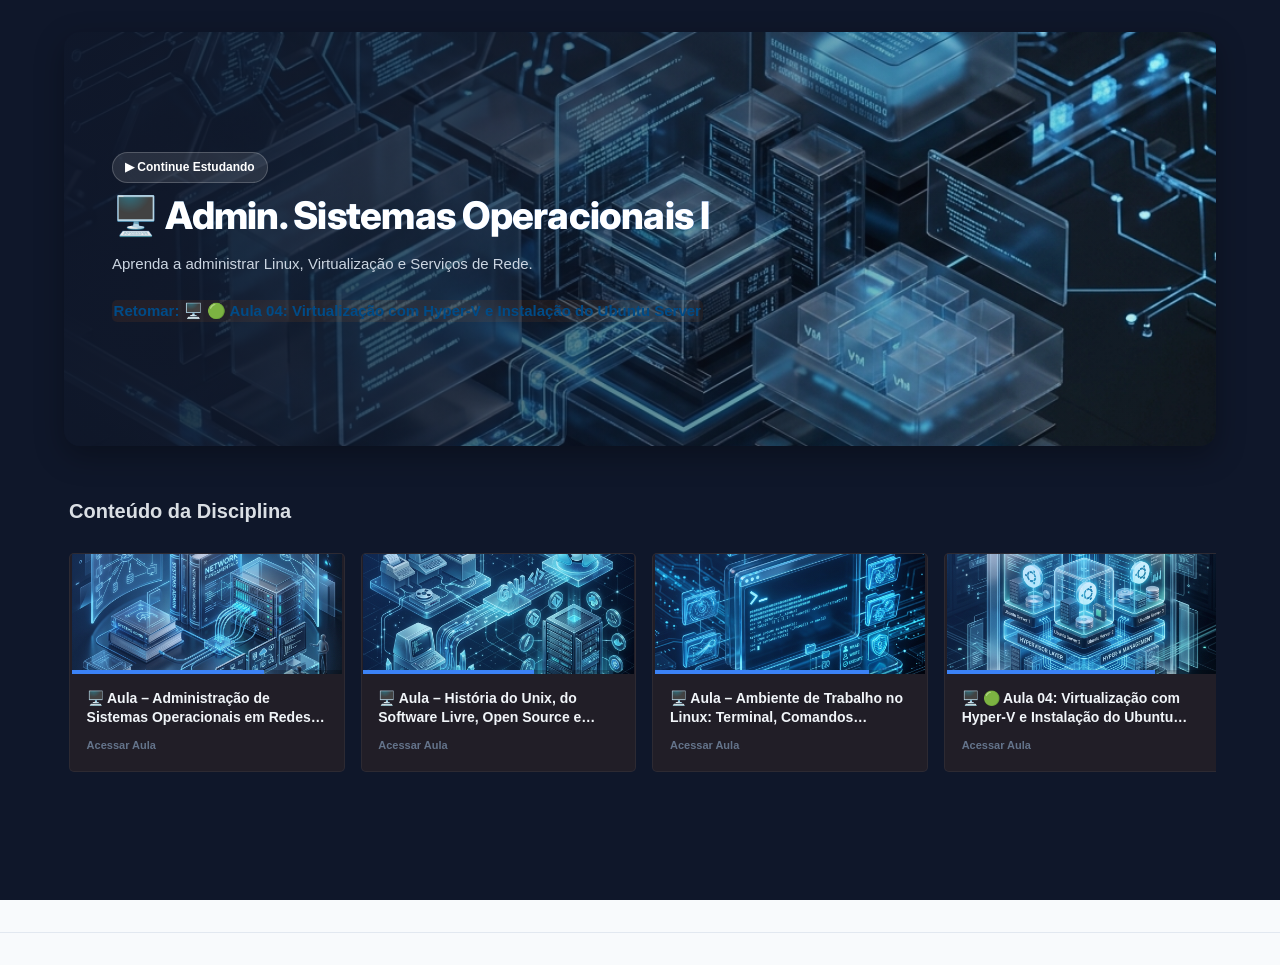
==== commit c08efd15: "fix(content): ensure all lesson titles contain the lesson number for correct sorting" ====
--- a/public/index.html
+++ b/public/index.html
@@ -115,7 +115,7 @@
   padding: 0 12px;
   font-size: 14px;
 }
-/*# sourceMappingURL=[data-uri] */</style><link href="https://cdn.jsdelivr.net/npm/katex@0.16.11/dist/katex.min.css" rel="stylesheet" type="text/css" data-persist="true"/><script src="./prescript.js" type="application/javascript" data-persist="true"></script><script type="application/javascript" data-persist="true">const fetchData = fetch("./static/contentIndex.json").then(data => data.json())</script><link rel="alternate" type="application/rss+xml" title="RSS Feed" href="https://rofilho.github.io/admin-so1/index.xml"/><meta property="og:image:width" content="1200"/><meta property="og:image:height" content="630"/><meta property="og:image" content="https://rofilho.github.io/admin-so1/index-og-image.webp"/><meta property="og:image:url" content="https://rofilho.github.io/admin-so1/index-og-image.webp"/><meta name="twitter:image" content="https://rofilho.github.io/admin-so1/index-og-image.webp"/><meta property="og:image:type" content="image/.webp"/></head><body data-slug="index"><div id="quartz-root" class="page"><div id="quartz-body"><div class="left sidebar"></div><div class="center"><div class="page-header"><header><h2 class="page-title"><a href="." class="page-title__link"><img src="https://uniube.br/img/landing/logo_azul.svg" alt="Uniube" class="page-title__logo page-title__logo--light"/><img src="https://uniube.br/img/landing/logo_branca.svg" alt="Uniube" class="page-title__logo page-title__logo--dark"/><span class="page-title__text">🖥️ Admin. de Sist. Operacionais I</span></a></h2><div class="search"><button class="search-button"><svg role="img" xmlns="http://www.w3.org/2000/svg" viewBox="0 0 19.9 19.7"><title>Search</title><g class="search-path" fill="none"><path stroke-linecap="square" d="M18.5 18.3l-5.4-5.4"></path><circle cx="8" cy="8" r="7"></circle></g></svg><p>Pesquisar</p></button><div class="search-container"><div class="search-space"><input autocomplete="off" class="search-bar" name="search" type="text" aria-label="Pesquisar por algo" placeholder="Pesquisar por algo"/><div class="search-layout" data-preview="true"></div></div></div></div><button class="darkmode"><svg xmlns="http://www.w3.org/2000/svg" xmlns:xlink="http://www.w3.org/1999/xlink" version="1.1" class="dayIcon" x="0px" y="0px" viewBox="0 0 35 35" style="enable-background:new 0 0 35 35" xml:space="preserve" aria-label="Tema escuro"><title>Tema escuro</title><path d="M6,17.5C6,16.672,5.328,16,4.5,16h-3C0.672,16,0,16.672,0,17.5    S0.672,19,1.5,19h3C5.328,19,6,18.328,6,17.5z M7.5,26c-0.414,0-0.789,0.168-1.061,0.439l-2,2C4.168,28.711,4,29.086,4,29.5    C4,30.328,4.671,31,5.5,31c0.414,0,0.789-0.168,1.06-0.44l2-2C8.832,28.289,9,27.914,9,27.5C9,26.672,8.329,26,7.5,26z M17.5,6    C18.329,6,19,5.328,19,4.5v-3C19,0.672,18.329,0,17.5,0S16,0.672,16,1.5v3C16,5.328,16.671,6,17.5,6z M27.5,9    c0.414,0,0.789-0.168,1.06-0.439l2-2C30.832,6.289,31,5.914,31,5.5C31,4.672,30.329,4,29.5,4c-0.414,0-0.789,0.168-1.061,0.44    l-2,2C26.168,6.711,26,7.086,26,7.5C26,8.328,26.671,9,27.5,9z M6.439,8.561C6.711,8.832,7.086,9,7.5,9C8.328,9,9,8.328,9,7.5    c0-0.414-0.168-0.789-0.439-1.061l-2-2C6.289,4.168,5.914,4,5.5,4C4.672,4,4,4.672,4,5.5c0,0.414,0.168,0.789,0.439,1.06    L6.439,8.561z M33.5,16h-3c-0.828,0-1.5,0.672-1.5,1.5s0.672,1.5,1.5,1.5h3c0.828,0,1.5-0.672,1.5-1.5S34.328,16,33.5,16z     M28.561,26.439C28.289,26.168,27.914,26,27.5,26c-0.828,0-1.5,0.672-1.5,1.5c0,0.414,0.168,0.789,0.439,1.06l2,2    C28.711,30.832,29.086,31,29.5,31c0.828,0,1.5-0.672,1.5-1.5c0-0.414-0.168-0.789-0.439-1.061L28.561,26.439z M17.5,29    c-0.829,0-1.5,0.672-1.5,1.5v3c0,0.828,0.671,1.5,1.5,1.5s1.5-0.672,1.5-1.5v-3C19,29.672,18.329,29,17.5,29z M17.5,7    C11.71,7,7,11.71,7,17.5S11.71,28,17.5,28S28,23.29,28,17.5S23.29,7,17.5,7z M17.5,25c-4.136,0-7.5-3.364-7.5-7.5    c0-4.136,3.364-7.5,7.5-7.5c4.136,0,7.5,3.364,7.5,7.5C25,21.636,21.636,25,17.5,25z"></path></svg><svg xmlns="http://www.w3.org/2000/svg" xmlns:xlink="http://www.w3.org/1999/xlink" version="1.1" class="nightIcon" x="0px" y="0px" viewBox="0 0 100 100" style="enable-background:new 0 0 100 100" xml:space="preserve" aria-label="Tema claro"><title>Tema claro</title><path d="M96.76,66.458c-0.853-0.852-2.15-1.064-3.23-0.534c-6.063,2.991-12.858,4.571-19.655,4.571  C62.022,70.495,50.88,65.88,42.5,57.5C29.043,44.043,25.658,23.536,34.076,6.47c0.532-1.08,0.318-2.379-0.534-3.23  c-0.851-0.852-2.15-1.064-3.23-0.534c-4.918,2.427-9.375,5.619-13.246,9.491c-9.447,9.447-14.65,22.008-14.65,35.369  c0,13.36,5.203,25.921,14.65,35.368s22.008,14.65,35.368,14.65c13.361,0,25.921-5.203,35.369-14.65  c3.872-3.871,7.064-8.328,9.491-13.246C97.826,68.608,97.611,67.309,96.76,66.458z"></path></svg></button></header><div class="popover-hint"><h1 class="article-title">🖥️ Admin. Sistemas Operacionais I</h1><p show-comma="true" class="content-meta"><time datetime="2026-05-09T23:46:05.000Z">09 de mai. de 2026</time><span>Leitura de 4 min</span></p></div></div><article class="popover-hint dashboard-layout"><style>
+/*# sourceMappingURL=[data-uri] */</style><link href="https://cdn.jsdelivr.net/npm/katex@0.16.11/dist/katex.min.css" rel="stylesheet" type="text/css" data-persist="true"/><script src="./prescript.js" type="application/javascript" data-persist="true"></script><script type="application/javascript" data-persist="true">const fetchData = fetch("./static/contentIndex.json").then(data => data.json())</script><link rel="alternate" type="application/rss+xml" title="RSS Feed" href="https://rofilho.github.io/admin-so1/index.xml"/><meta property="og:image:width" content="1200"/><meta property="og:image:height" content="630"/><meta property="og:image" content="https://rofilho.github.io/admin-so1/index-og-image.webp"/><meta property="og:image:url" content="https://rofilho.github.io/admin-so1/index-og-image.webp"/><meta name="twitter:image" content="https://rofilho.github.io/admin-so1/index-og-image.webp"/><meta property="og:image:type" content="image/.webp"/></head><body data-slug="index"><div id="quartz-root" class="page"><div id="quartz-body"><div class="left sidebar"></div><div class="center"><div class="page-header"><header><h2 class="page-title"><a href="." class="page-title__link"><img src="https://uniube.br/img/landing/logo_azul.svg" alt="Uniube" class="page-title__logo page-title__logo--light"/><img src="https://uniube.br/img/landing/logo_branca.svg" alt="Uniube" class="page-title__logo page-title__logo--dark"/><span class="page-title__text">🖥️ Admin. de Sist. Operacionais I</span></a></h2><div class="search"><button class="search-button"><svg role="img" xmlns="http://www.w3.org/2000/svg" viewBox="0 0 19.9 19.7"><title>Search</title><g class="search-path" fill="none"><path stroke-linecap="square" d="M18.5 18.3l-5.4-5.4"></path><circle cx="8" cy="8" r="7"></circle></g></svg><p>Pesquisar</p></button><div class="search-container"><div class="search-space"><input autocomplete="off" class="search-bar" name="search" type="text" aria-label="Pesquisar por algo" placeholder="Pesquisar por algo"/><div class="search-layout" data-preview="true"></div></div></div></div><button class="darkmode"><svg xmlns="http://www.w3.org/2000/svg" xmlns:xlink="http://www.w3.org/1999/xlink" version="1.1" class="dayIcon" x="0px" y="0px" viewBox="0 0 35 35" style="enable-background:new 0 0 35 35" xml:space="preserve" aria-label="Tema escuro"><title>Tema escuro</title><path d="M6,17.5C6,16.672,5.328,16,4.5,16h-3C0.672,16,0,16.672,0,17.5    S0.672,19,1.5,19h3C5.328,19,6,18.328,6,17.5z M7.5,26c-0.414,0-0.789,0.168-1.061,0.439l-2,2C4.168,28.711,4,29.086,4,29.5    C4,30.328,4.671,31,5.5,31c0.414,0,0.789-0.168,1.06-0.44l2-2C8.832,28.289,9,27.914,9,27.5C9,26.672,8.329,26,7.5,26z M17.5,6    C18.329,6,19,5.328,19,4.5v-3C19,0.672,18.329,0,17.5,0S16,0.672,16,1.5v3C16,5.328,16.671,6,17.5,6z M27.5,9    c0.414,0,0.789-0.168,1.06-0.439l2-2C30.832,6.289,31,5.914,31,5.5C31,4.672,30.329,4,29.5,4c-0.414,0-0.789,0.168-1.061,0.44    l-2,2C26.168,6.711,26,7.086,26,7.5C26,8.328,26.671,9,27.5,9z M6.439,8.561C6.711,8.832,7.086,9,7.5,9C8.328,9,9,8.328,9,7.5    c0-0.414-0.168-0.789-0.439-1.061l-2-2C6.289,4.168,5.914,4,5.5,4C4.672,4,4,4.672,4,5.5c0,0.414,0.168,0.789,0.439,1.06    L6.439,8.561z M33.5,16h-3c-0.828,0-1.5,0.672-1.5,1.5s0.672,1.5,1.5,1.5h3c0.828,0,1.5-0.672,1.5-1.5S34.328,16,33.5,16z     M28.561,26.439C28.289,26.168,27.914,26,27.5,26c-0.828,0-1.5,0.672-1.5,1.5c0,0.414,0.168,0.789,0.439,1.06l2,2    C28.711,30.832,29.086,31,29.5,31c0.828,0,1.5-0.672,1.5-1.5c0-0.414-0.168-0.789-0.439-1.061L28.561,26.439z M17.5,29    c-0.829,0-1.5,0.672-1.5,1.5v3c0,0.828,0.671,1.5,1.5,1.5s1.5-0.672,1.5-1.5v-3C19,29.672,18.329,29,17.5,29z M17.5,7    C11.71,7,7,11.71,7,17.5S11.71,28,17.5,28S28,23.29,28,17.5S23.29,7,17.5,7z M17.5,25c-4.136,0-7.5-3.364-7.5-7.5    c0-4.136,3.364-7.5,7.5-7.5c4.136,0,7.5,3.364,7.5,7.5C25,21.636,21.636,25,17.5,25z"></path></svg><svg xmlns="http://www.w3.org/2000/svg" xmlns:xlink="http://www.w3.org/1999/xlink" version="1.1" class="nightIcon" x="0px" y="0px" viewBox="0 0 100 100" style="enable-background:new 0 0 100 100" xml:space="preserve" aria-label="Tema claro"><title>Tema claro</title><path d="M96.76,66.458c-0.853-0.852-2.15-1.064-3.23-0.534c-6.063,2.991-12.858,4.571-19.655,4.571  C62.022,70.495,50.88,65.88,42.5,57.5C29.043,44.043,25.658,23.536,34.076,6.47c0.532-1.08,0.318-2.379-0.534-3.23  c-0.851-0.852-2.15-1.064-3.23-0.534c-4.918,2.427-9.375,5.619-13.246,9.491c-9.447,9.447-14.65,22.008-14.65,35.369  c0,13.36,5.203,25.921,14.65,35.368s22.008,14.65,35.368,14.65c13.361,0,25.921-5.203,35.369-14.65  c3.872-3.871,7.064-8.328,9.491-13.246C97.826,68.608,97.611,67.309,96.76,66.458z"></path></svg></button></header><div class="popover-hint"><h1 class="article-title">🖥️ Admin. Sistemas Operacionais I</h1><p show-comma="true" class="content-meta"><time datetime="2026-05-10T13:40:00.000Z">10 de mai. de 2026</time><span>Leitura de 3 min</span></p></div></div><article class="popover-hint dashboard-layout"><style>
 /* ── Oculta elementos padrão do Quartz nesta página ── */
 .sidebar, .page-header, .article-title, .content-meta, footer,
 .lesson-nav { display: none !important; }
@@ -281,28 +281,28 @@
   <div class="row-title">Conteúdo da Disciplina</div>
   <div class="row">
     <a href="./Aula-01---Introducao-e-Ementa" class="card internal" data-spa data-slug="Aula-01---Introducao-e-Ementa">
-      <div class="card-thumb">🖥️<div class="card-progress-bar"><div class="card-progress" style="width:71%;"></div></div></div>
+      <div class="card-thumb" style="background-image:url('assets/capa_aula01.png');background-size:cover;background-position:center;"><div class="card-progress-bar"><div class="card-progress" style="width:71%;"></div></div></div>
       <div class="card-content">
         <div class="card-title">🖥️ Aula  – Administração de Sistemas Operacionais em Redes I – Plano de Aulas</div>
         <div class="card-meta"><span>Acessar Aula</span><span></span></div>
       </div>
     </a>
     <a href="./Aula-02---Historia-do-Unix-e-Software-Livre" class="card internal" data-spa data-slug="Aula-02---Historia-do-Unix-e-Software-Livre">
-      <div class="card-thumb">🖥️<div class="card-progress-bar"><div class="card-progress" style="width:63%;"></div></div></div>
+      <div class="card-thumb" style="background-image:url('assets/capa_aula02.png');background-size:cover;background-position:center;"><div class="card-progress-bar"><div class="card-progress" style="width:63%;"></div></div></div>
       <div class="card-content">
         <div class="card-title">🖥️ Aula  – História do Unix, do Software Livre, Open Source e Introdução ao Linux</div>
         <div class="card-meta"><span>Acessar Aula</span><span></span></div>
       </div>
     </a>
     <a href="./Aula-03---Ambiente-de-Trabalho-no-Linux" class="card internal" data-spa data-slug="Aula-03---Ambiente-de-Trabalho-no-Linux">
-      <div class="card-thumb">🖥️<div class="card-progress-bar"><div class="card-progress" style="width:79%;"></div></div></div>
+      <div class="card-thumb" style="background-image:url('assets/capa_aula03.png');background-size:cover;background-position:center;"><div class="card-progress-bar"><div class="card-progress" style="width:79%;"></div></div></div>
       <div class="card-content">
         <div class="card-title">🖥️ Aula  – Ambiente de Trabalho no Linux: Terminal, Comandos Básicos e Permissões</div>
         <div class="card-meta"><span>Acessar Aula</span><span></span></div>
       </div>
     </a>
     <a href="./Aula-04---Virtualizacao-e-Hyper-V-com-Ubuntu-Server" class="card internal" data-spa data-slug="Aula-04---Virtualizacao-e-Hyper-V-com-Ubuntu-Server">
-      <div class="card-thumb">🖥️<div class="card-progress-bar"><div class="card-progress" style="width:77%;"></div></div></div>
+      <div class="card-thumb" style="background-image:url('assets/capa_aula04.png');background-size:cover;background-position:center;"><div class="card-progress-bar"><div class="card-progress" style="width:77%;"></div></div></div>
       <div class="card-content">
         <div class="card-title">🖥️ 🟢 Aula 04: Virtualização com Hyper-V e Instalação do Ubuntu Server</div>
         <div class="card-meta"><span>Acessar Aula</span><span></span></div>
